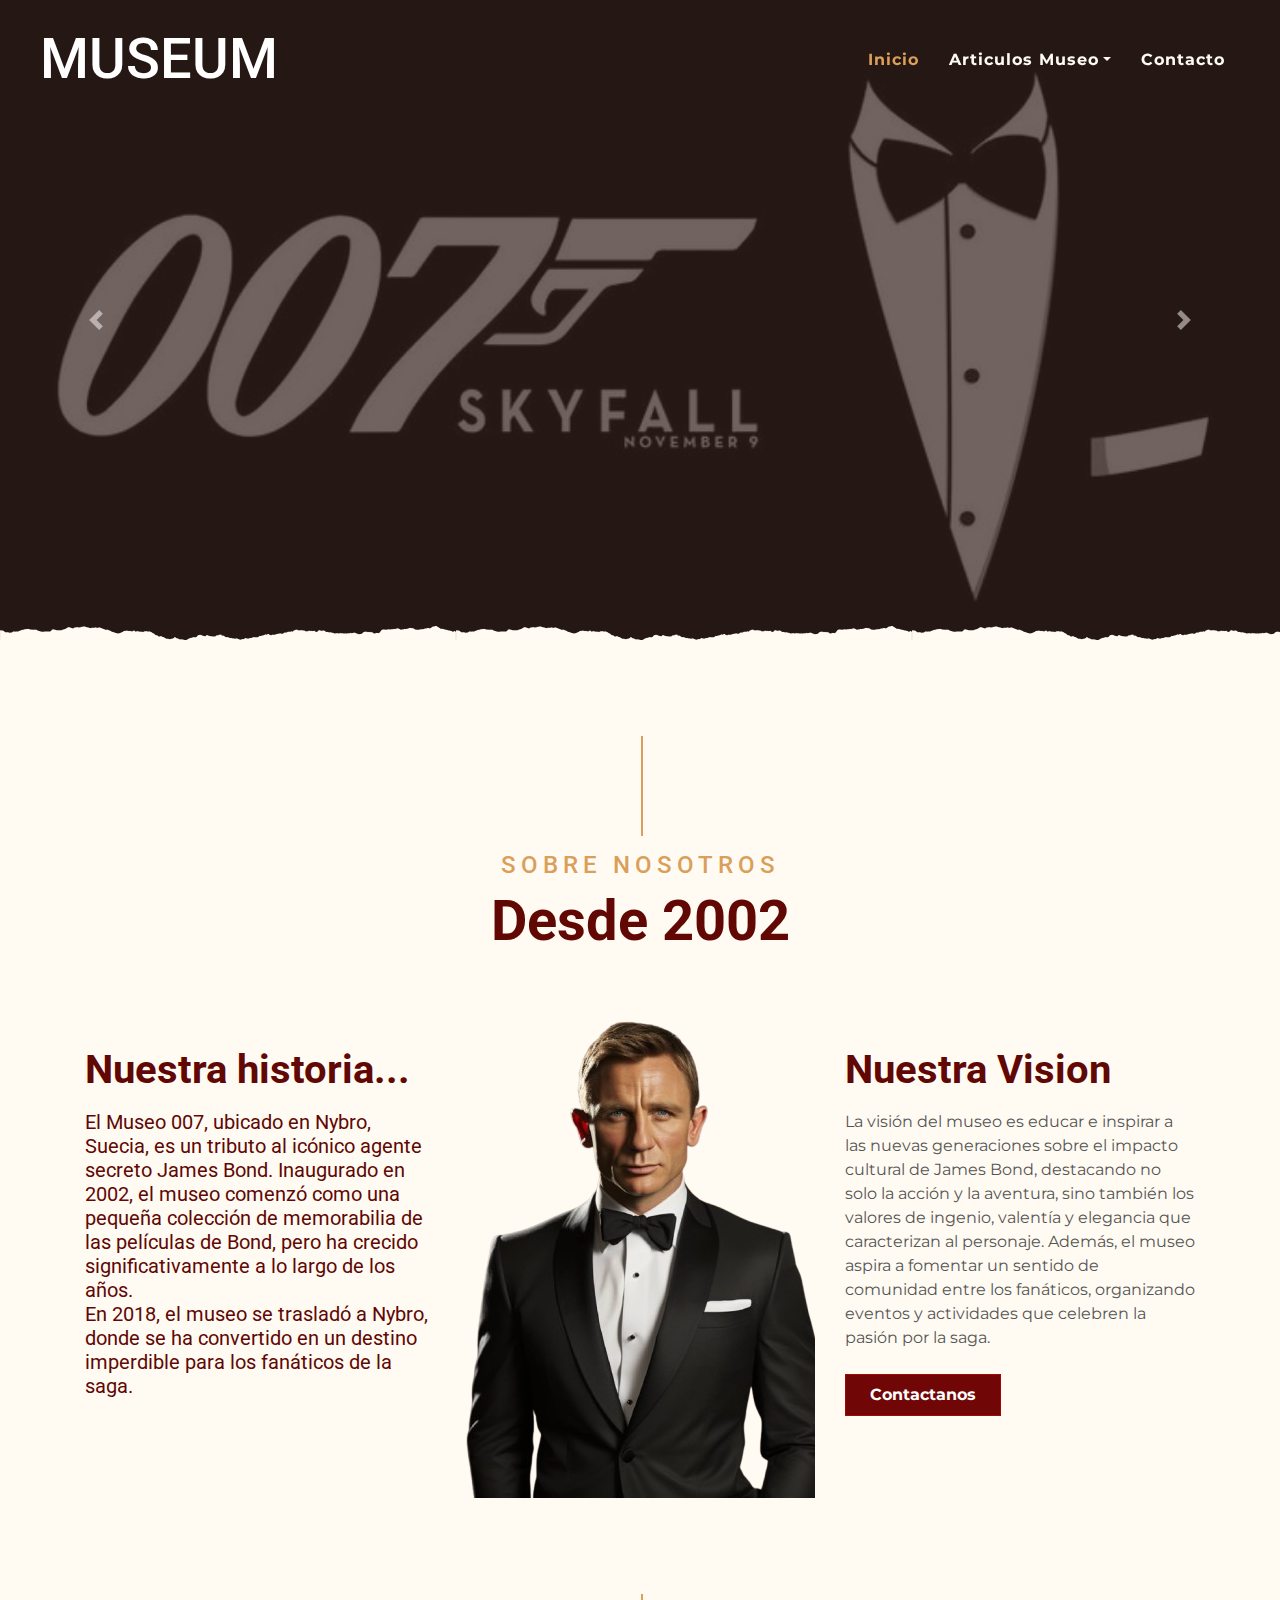
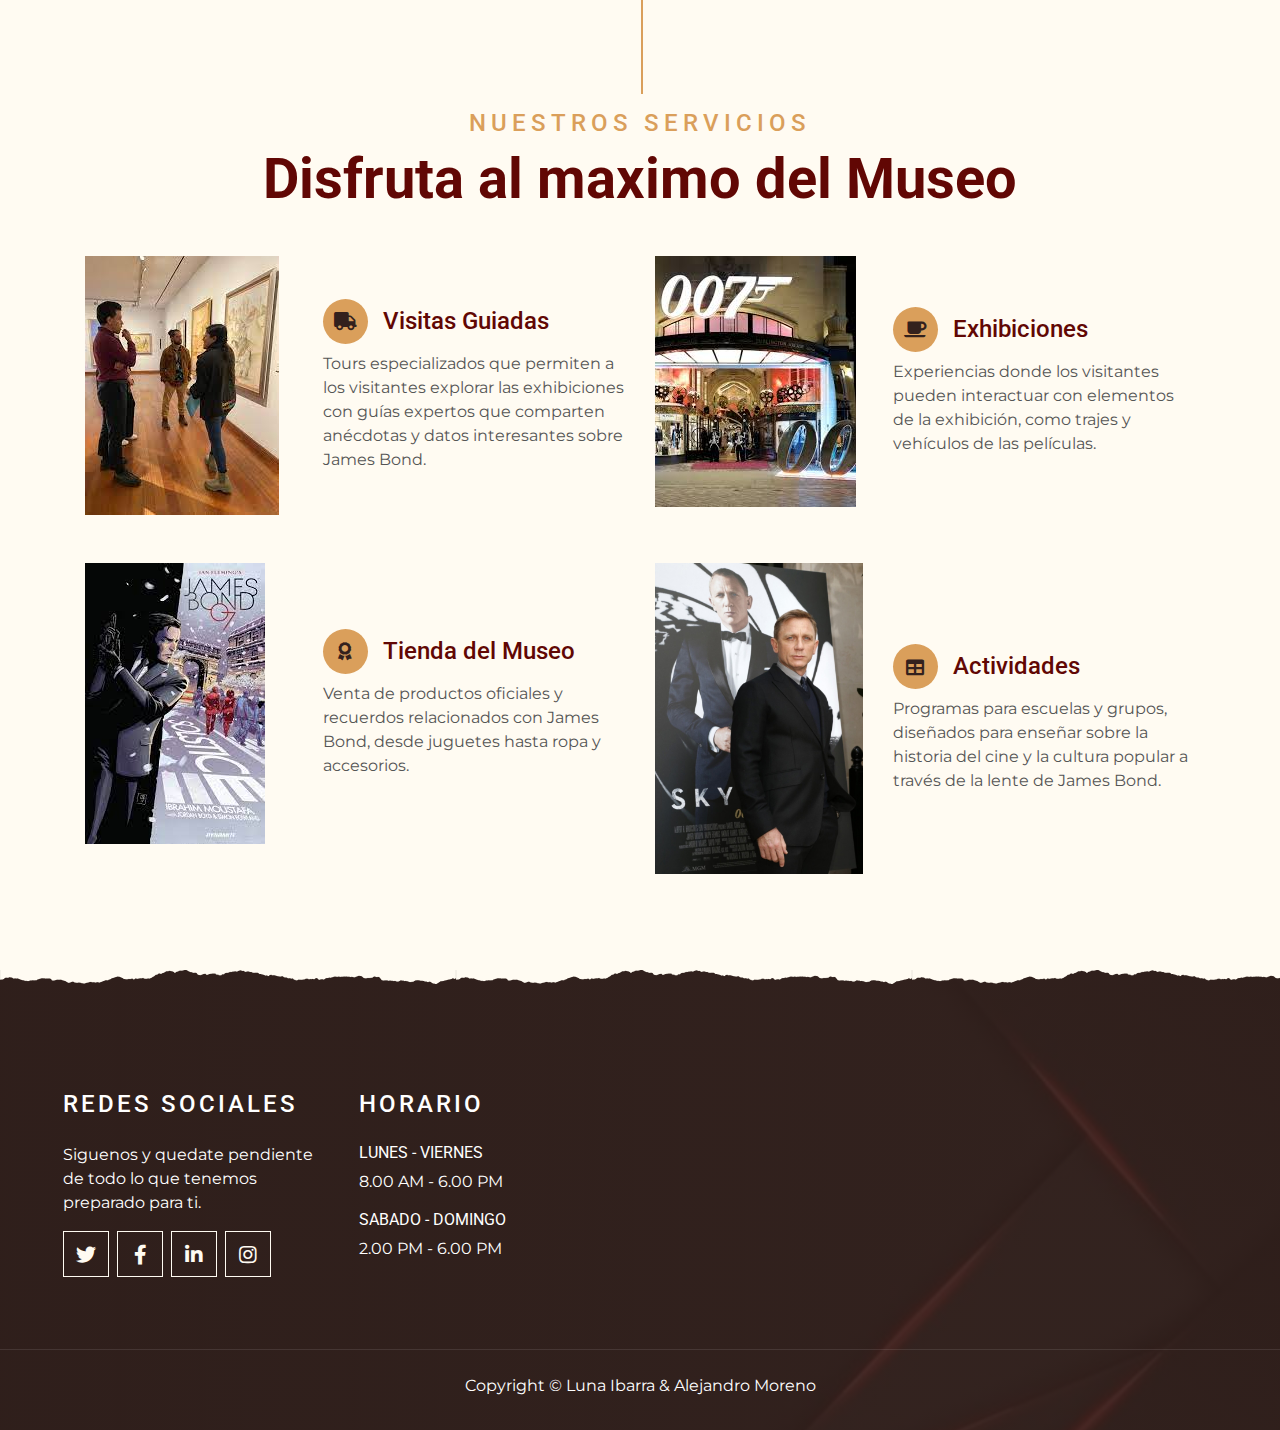
==== index.html @ 56caa8f7 "Primer commit: Inicializando repositorio" ====
<!DOCTYPE html>
<html lang="en">

<head>
    <meta charset="utf-8">
    <title>James Bond 007</title>
    <meta content="width=device-width, initial-scale=1.0" name="viewport">
    <meta content="Free Website Template" name="keywords">
    <meta content="Free Website Template" name="description">

    <!-- Favicon -->
    <link href="img/favicon.ico" rel="icon">

    <!-- Google Font -->
    <link rel="preconnect" href="https://fonts.gstatic.com">
    <link href="https://fonts.googleapis.com/css2?family=Montserrat:wght@200;400&family=Roboto:wght@400;500;700&display=swap" rel="stylesheet"> 

    <!--Tipografia -->
    <link href="https://cdnjs.cloudflare.com/ajax/libs/font-awesome/5.10.0/css/all.min.css" rel="stylesheet">

    <link href="lib/owlcarousel/assets/owl.carousel.min.css" rel="stylesheet">
    <link href="lib/tempusdominus/css/tempusdominus-bootstrap-4.min.css" rel="stylesheet" />
    <link href="css/style.css" rel="stylesheet">
</head>

<body>
    <!-- Navbar Inicio -->
    <div class="container-fluid p-0 nav-bar">
        <nav class="navbar navbar-expand-lg bg-none navbar-dark py-3">
            <a href="index.html" class="navbar-brand px-lg-4 m-0">
                <h3 class="m-0 display-4 text-uppercase text-white">Museum</h3>
            </a>
            <button type="button" class="navbar-toggler" data-toggle="collapse" data-target="#navbarCollapse">
                <span class="navbar-toggler-icon"></span>
            </button>
            <div class="collapse navbar-collapse justify-content-between" id="navbarCollapse">
                <div class="navbar-nav ml-auto p-4">
                    <a href="index.html" class="nav-item nav-link active">Inicio</a>
                    <div class="nav-item dropdown">
                        <a href="#" class="nav-link dropdown-toggle" data-toggle="dropdown">Articulos Museo</a>
                        <div class="dropdown-menu text-capitalize">
                            <a href="vehiculos.html" class="dropdown-item">Vehiculos</a>
                            <a href="varios.html" class="dropdown-item">Varios</a>
                        </div>
                    </div>
                    <a href="contact.html" class="nav-item nav-link">Contacto</a>
                </div>
            </div>
        </nav>
    </div>
    <!-- Navbar final-->

    <!-- Carousel imagenes -->
    <div class="container-fluid p-0 mb-5">
        <div id="blog-carousel" class="carousel slide overlay-bottom" data-ride="carousel">
            <div class="carousel-inner">
                <div class="carousel-item active">
                    <img class="w-100" src="img/primeraf.jpg" alt="Image">
                    <div class="carousel-caption d-flex flex-column align-items-center justify-content-center">
                    </div>
                </div>
                <div class="carousel-item">
                    <img class="w-100" src="img/518773-2250x1371-desktop-hd-james-bond-daniel-craig-wallpaper.jpg" alt="Image">
                    <div class="carousel-caption d-flex flex-column align-items-center justify-content-center">
                        <h2 class="text-primary font-weight-medium m-0"> James Bond</h2>
                        <h1 class="display-1 text-white m-0">007</h1>
                        <h2 class="text-white m-0">NYBRO SWEDEN</h2>
                    </div>
                </div>
            </div>
            <a class="carousel-control-prev" href="#blog-carousel" data-slide="prev">
                <span class="carousel-control-prev-icon"></span>
            </a>
            <a class="carousel-control-next" href="#blog-carousel" data-slide="next">
                <span class="carousel-control-next-icon"></span>
            </a>
        </div>
    </div>
    <!-- Carousel final -->


    <!-- sobre el museo -->
    <div class="container-fluid py-5">
        <div class="container">
            <div class="section-title">
                <h4 class="text-primary text-uppercase" style="letter-spacing: 5px;">Sobre nosotros</h4>
                <h1 class="display-4">Desde 2002</h1>
            </div>
            <div class="row">
                <div class="col-lg-4 py-0 py-lg-5">
                    <h1 class="mb-3">Nuestra historia...</h1>
                    <h5 class="mb-3"> El Museo 007, ubicado en Nybro, Suecia, es un tributo al icónico agente secreto James Bond. Inaugurado en 2002, el museo comenzó como una pequeña colección de memorabilia de las películas de Bond, pero ha crecido significativamente a lo largo de los años. 
                        <br> En 2018, el museo se trasladó a Nybro, donde se ha convertido en un destino imperdible para los fanáticos de la saga.</p>
                </div>
                <div class="col-lg-4 py-5 py-lg-0" style="min-height: 500px;">
                    <div class="position-relative h-100">
                        <img class="position-absolute w-100 h-100" src="img/sinfondo.png" style="object-fit: cover;">
                    </div>
                </div>
                <div class="col-lg-4 py-0 py-lg-5">
                    <h1 class="mb-3">Nuestra Vision</h1>
                    <p>

                        La visión del museo es educar e inspirar a las nuevas generaciones sobre el impacto cultural de James Bond, destacando no solo la acción y la aventura, sino también los valores de ingenio, valentía y elegancia que caracterizan al personaje. Además, el museo aspira a fomentar un sentido de comunidad entre los fanáticos, organizando eventos y actividades que celebren la pasión por la saga.</p>
                    <a href="contact.html" class="btn btn-primary font-weight-bold py-2 px-4 mt-2">Contactanos</a>
                </div>
            </div>
        </div>
    </div>

     <!--servicios museo-->

    <div class="container-fluid pt-5">
        <div class="container">
            <div class="section-title">
                <h4 class="text-primary text-uppercase" style="letter-spacing: 5px;">Nuestros servicios</h4>
                <h1 class="display-4">Disfruta al maximo del Museo</h1>
            </div>
            <div class="row">
                <div class="col-lg-6 mb-5">
                    <div class="row align-items-center">
                        <div class="col-sm-5">
                            <img class="img-fluid mb-3 mb-sm-0" src="img/visitas.jpeg" alt="">
                        </div>
                        <div class="col-sm-7">
                            <h4><i class="fa fa-truck service-icon"></i>Visitas Guiadas</h4>
                            <p class="m-0">Tours especializados que permiten a los visitantes explorar las exhibiciones con guías expertos que comparten anécdotas y datos interesantes sobre James Bond.

                            </p>
                        </div>
                    </div>
                </div>
                <div class="col-lg-6 mb-5">
                    <div class="row align-items-center">
                        <div class="col-sm-5">
                            <img class="img-fluid mb-3 mb-sm-0" src="img/museo.jpeg" alt="">
                        </div>
                        <div class="col-sm-7">
                            <h4><i class="fa fa-coffee service-icon"></i>Exhibiciones</h4>
                            <p class="m-0">Experiencias donde los visitantes pueden interactuar con elementos de la exhibición, como trajes y vehículos de las películas.</p>
                        </div>
                    </div>
                </div>
                <div class="col-lg-6 mb-5">
                    <div class="row align-items-center">
                        <div class="col-sm-5">
                            <img class="img-fluid mb-3 mb-sm-0" src="img/libro.jpeg" alt="">
                        </div>
                        <div class="col-sm-7">
                            <h4><i class="fa fa-award service-icon"></i>Tienda del Museo</h4>
                            <p class="m-0">Venta de productos oficiales y recuerdos relacionados con James Bond, desde juguetes hasta ropa y accesorios.</p>
                        </div>
                    </div>
                </div>
                <div class="col-lg-6 mb-5">
                    <div class="row align-items-center">
                        <div class="col-sm-5">
                            <img class="img-fluid mb-3 mb-sm-0" src="img/edu.jpg" alt="">
                        </div>
                        <div class="col-sm-7">
                            <h4><i class="fa fa-table service-icon"></i>Actividades</h4>
                            <p class="m-0">Programas para escuelas y grupos, diseñados para enseñar sobre la historia del cine y la cultura popular a través de la lente de James Bond.</p>
                        </div>
                    </div>
                </div>
            </div>
        </div>
    </div>
    <!-- final servicios museo-->


    <!-- creditos -->
    <div class="container-fluid footer text-white mt-5 pt-5 px-0 position-relative overlay-top">
        <div class="row mx-0 pt-5 px-sm-3 px-lg-5 mt-4">

            <div class="col-lg-3 col-md-6 mb-5">
                <h4 class="text-white text-uppercase mb-4" style="letter-spacing: 3px;">Redes Sociales</h4>
                <p>Siguenos y quedate pendiente de todo lo que tenemos preparado para ti.</p>
                <div class="d-flex justify-content-start">
                    <a class="btn btn-lg btn-outline-light btn-lg-square mr-2" href="#"><i class="fab fa-twitter"></i></a>
                    <a class="btn btn-lg btn-outline-light btn-lg-square mr-2" href="#"><i class="fab fa-facebook-f"></i></a>
                    <a class="btn btn-lg btn-outline-light btn-lg-square mr-2" href="#"><i class="fab fa-linkedin-in"></i></a>
                    <a class="btn btn-lg btn-outline-light btn-lg-square" href="#"><i class="fab fa-instagram"></i></a>
                </div>
            </div>
            <div class="col-lg-3 col-md-6 mb-5">
                <h4 class="text-white text-uppercase mb-4" style="letter-spacing: 3px;">Horario</h4>
                <div>
                    <h6 class="text-white text-uppercase">Lunes - Viernes</h6>
                    <p>8.00 AM - 6.00 PM</p>
                    <h6 class="text-white text-uppercase">Sabado - Domingo</h6>
                    <p>2.00 PM - 6.00 PM</p>
                </div>
            </div>
        </div>
        <div class="container-fluid text-center text-white border-top mt-4 py-4 px-sm-3 px-md-5" style="border-color: rgba(256, 256, 256, .1) !important;">
            <p class="mb-2 text-white">Copyright &copy; <a class="font-weight-bold" href="#"></a>Luna Ibarra & Alejandro Moreno</a></p>
        </div>
    </div>
 


    <!-- volver -->
    <a href="#" class="btn btn-lg btn-primary btn-lg-square back-to-top"><i class="fa fa-angle-double-up"></i></a>


    <!-- JavaS -->
    <script src="https://code.jquery.com/jquery-3.4.1.min.js"></script>
    <script src="https://stackpath.bootstrapcdn.com/bootstrap/4.4.1/js/bootstrap.bundle.min.js"></script>
    <script src="lib/easing/easing.min.js"></script>
    <script src="lib/waypoints/waypoints.min.js"></script>
    <script src="lib/owlcarousel/owl.carousel.min.js"></script>
    <script src="lib/tempusdominus/js/moment.min.js"></script>
    <script src="lib/tempusdominus/js/moment-timezone.min.js"></script>
    <script src="lib/tempusdominus/js/tempusdominus-bootstrap-4.min.js"></script>


    <script src="mail/jqBootstrapValidation.min.js"></script>
    <script src="mail/contact.js"></script>

 
    <script src="js/main.js"></script>
</body>

</html>
---- css/style.css ----
:root {
  --blue: #007bff;
  --indigo: #6610f2;
  --purple: #6f42c1;
  --pink: #e83e8c;
  --red: #dc3545;
  --orange: #fd7e14;
  --yellow: #ffc107;
  --green: #28a745;
  --teal: #20c997;
  --cyan: #17a2b8;
  --white: #fff;
  --gray: #6c757d;
  --gray-dark: #343a40;
  --primary: #DA9F5B;
  --secondary: #33211D;
  --success: #28a745;
  --info: #17a2b8;
  --warning: #ffc107;
  --danger: #dc3545;
  --light: #FFFBF2;
  --dark: #111111;
  --breakpoint-xs: 0;
  --breakpoint-sm: 576px;
  --breakpoint-md: 768px;
  --breakpoint-lg: 992px;
  --breakpoint-xl: 1200px;
  --font-family-sans-serif: "Montserrat", sans-serif;
  --font-family-monospace: SFMono-Regular, Menlo, Monaco, Consolas, "Liberation Mono", "Courier New", monospace;
}

*,
*::before,
*::after {
  box-sizing: border-box;
}

html {
  font-family: sans-serif;
  line-height: 1.15;
  -webkit-text-size-adjust: 100%;
  -webkit-tap-highlight-color: rgba(0, 0, 0, 0);
}

article, aside, figcaption, figure, footer, header, hgroup, main, nav, section {
  display: block;
}

body {
  margin: 0;
  font-family: "Montserrat", sans-serif;
  font-size: 1rem;
  font-weight: 400;
  line-height: 1.5;
  color: #555555;
  text-align: left;
  background-color: #FFFBF2;
}

[tabindex="-1"]:focus:not(:focus-visible) {
  outline: 0 !important;
}

hr {
  box-sizing: content-box;
  height: 0;
  overflow: visible;
}

h1, h2, h3, h4, h5, h6 {
  margin-top: 0;
  margin-bottom: 0.5rem;
}

p {
  margin-top: 0;
  margin-bottom: 1rem;
}

abbr[title],
abbr[data-original-title] {
  text-decoration: underline;
  text-decoration: underline dotted;
  cursor: help;
  border-bottom: 0;
  text-decoration-skip-ink: none;
}

address {
  margin-bottom: 1rem;
  font-style: normal;
  line-height: inherit;
}

ol,
ul,
dl {
  margin-top: 0;
  margin-bottom: 1rem;
}

ol ol,
ul ul,
ol ul,
ul ol {
  margin-bottom: 0;
}

dt {
  font-weight: 700;
}

dd {
  margin-bottom: .5rem;
  margin-left: 0;
}

blockquote {
  margin: 0 0 1rem;
}

b,
strong {
  font-weight: bolder;
}

small {
  font-size: 80%;
}

sub,
sup {
  position: relative;
  font-size: 75%;
  line-height: 0;
  vertical-align: baseline;
}

sub {
  bottom: -.25em;
}

sup {
  top: -.5em;
}

a {
  color: #860000;
  text-decoration: none;
  background-color: transparent;
}

a:hover {
  color: #440404;
  text-decoration: underline;
}

a:not([href]):not([class]) {
  color: inherit;
  text-decoration: none;
}

a:not([href]):not([class]):hover {
  color: inherit;
  text-decoration: none;
}

pre,
code,
kbd,
samp {
  font-family: SFMono-Regular, Menlo, Monaco, Consolas, "Liberation Mono", "Courier New", monospace;
  font-size: 1em;
}

pre {
  margin-top: 0;
  margin-bottom: 1rem;
  overflow: auto;
  -ms-overflow-style: scrollbar;
}

figure {
  margin: 0 0 1rem;
}

img {
  vertical-align: middle;
  border-style: none;
}

svg {
  overflow: hidden;
  vertical-align: middle;
}

table {
  border-collapse: collapse;
}

caption {
  padding-top: 0.75rem;
  padding-bottom: 0.75rem;
  color: #6c757d;
  text-align: left;
  caption-side: bottom;
}

th {
  text-align: inherit;
  text-align: -webkit-match-parent;
}

label {
  display: inline-block;
  margin-bottom: 0.5rem;
}

button {
  border-radius: 0;
}

button:focus {
  outline: 1px dotted;
  outline: 5px auto -webkit-focus-ring-color;
}

input,
button,
select,
optgroup,
textarea {
  margin: 0;
  font-family: inherit;
  font-size: inherit;
  line-height: inherit;
}

button,
input {
  overflow: visible;
}

button,
select {
  text-transform: none;
}

[role="button"] {
  cursor: pointer;
}

select {
  word-wrap: normal;
}

button,
[type="button"],
[type="reset"],
[type="submit"] {
  -webkit-appearance: button;
}

button:not(:disabled),
[type="button"]:not(:disabled),
[type="reset"]:not(:disabled),
[type="submit"]:not(:disabled) {
  cursor: pointer;
}

button::-moz-focus-inner,
[type="button"]::-moz-focus-inner,
[type="reset"]::-moz-focus-inner,
[type="submit"]::-moz-focus-inner {
  padding: 0;
  border-style: none;
}

input[type="radio"],
input[type="checkbox"] {
  box-sizing: border-box;
  padding: 0;
}

textarea {
  overflow: auto;
  resize: vertical;
}

fieldset {
  min-width: 0;
  padding: 0;
  margin: 0;
  border: 0;
}

legend {
  display: block;
  width: 100%;
  max-width: 100%;
  padding: 0;
  margin-bottom: .5rem;
  font-size: 1.5rem;
  line-height: inherit;
  color: inherit;
  white-space: normal;
}

@media (max-width: 1200px) {
  legend {
    font-size: calc(1.275rem + 0.3vw) ;
  }
}

progress {
  vertical-align: baseline;
}

[type="number"]::-webkit-inner-spin-button,
[type="number"]::-webkit-outer-spin-button {
  height: auto;
}

[type="search"] {
  outline-offset: -2px;
  -webkit-appearance: none;
}

[type="search"]::-webkit-search-decoration {
  -webkit-appearance: none;
}

::-webkit-file-upload-button {
  font: inherit;
  -webkit-appearance: button;
}

output {
  display: inline-block;
}

summary {
  display: list-item;
  cursor: pointer;
}

template {
  display: none;
}

[hidden] {
  display: none !important;
}

h1, h2, h3, h4, h5, h6,
.h1, .h2, .h3, .h4, .h5, .h6 {
  margin-bottom: 0.5rem;
  font-family: "Roboto", sans-serif;
  font-weight: 500;
  line-height: 1.2;
  color: #610704;
}

h1, .h1 {
  font-size: 2.5rem;
}

@media (max-width: 1200px) {
  h1, .h1 {
    font-size: calc(1.375rem + 1.5vw) ;
  }
}

h2, .h2 {
  font-size: 2rem;
}

@media (max-width: 1200px) {
  h2, .h2 {
    font-size: calc(1.325rem + 0.9vw) ;
  }
}

h3, .h3 {
  font-size: 1.75rem;
}

@media (max-width: 1200px) {
  h3, .h3 {
    font-size: calc(1.3rem + 0.6vw) ;
  }
}

h4, .h4 {
  font-size: 1.5rem;
}

@media (max-width: 1200px) {
  h4, .h4 {
    font-size: calc(1.275rem + 0.3vw) ;
  }
}

h5, .h5 {
  font-size: 1.25rem;
}

h6, .h6 {
  font-size: 1rem;
}

.lead {
  font-size: 1.25rem;
  font-weight: 300;
}

.display-1 {
  font-size: 8rem;
  font-weight: 300;
  line-height: 1.2;
}

@media (max-width: 1200px) {
  .display-1 {
    font-size: calc(1.925rem + 8.1vw) ;
  }
}

.display-2 {
  font-size: 5.5rem;
  font-weight: 300;
  line-height: 1.2;
}

@media (max-width: 1200px) {
  .display-2 {
    font-size: calc(1.675rem + 5.1vw) ;
  }
}

.display-3 {
  font-size: 4.5rem;
  font-weight: 300;
  line-height: 1.2;
}

@media (max-width: 1200px) {
  .display-3 {
    font-size: calc(1.575rem + 3.9vw) ;
  }
}

.display-4 {
  font-size: 3.5rem;
  font-weight: 300;
  line-height: 1.2;
}

@media (max-width: 1200px) {
  .display-4 {
    font-size: calc(1.475rem + 2.7vw) ;
  }
}

hr {
  margin-top: 1rem;
  margin-bottom: 1rem;
  border: 0;
  border-top: 1px solid rgba(0, 0, 0, 0.1);
}

small,
.small {
  font-size: 80%;
  font-weight: 400;
}

mark,
.mark {
  padding: 0.2em;
  background-color: #fcf8e3;
}

.list-unstyled {
  padding-left: 0;
  list-style: none;
}

.list-inline {
  padding-left: 0;
  list-style: none;
}

.list-inline-item {
  display: inline-block;
}

.list-inline-item:not(:last-child) {
  margin-right: 0.5rem;
}

.initialism {
  font-size: 90%;
  text-transform: uppercase;
}

.blockquote {
  margin-bottom: 1rem;
  font-size: 1.25rem;
}

.blockquote-footer {
  display: block;
  font-size: 80%;
  color: #6c757d;
}

.blockquote-footer::before {
  content: "\2014\00A0";
}

.img-fluid {
  max-width: 100%;
  height: auto;
}

.img-thumbnail {
  padding: 0.25rem;
  background-color: #FFFBF2;
  border: 1px solid #dee2e6;
  max-width: 100%;
  height: auto;
}

.figure {
  display: inline-block;
}

.figure-img {
  margin-bottom: 0.5rem;
  line-height: 1;
}

.figure-caption {
  font-size: 90%;
  color: #6c757d;
}

code {
  font-size: 87.5%;
  color: #e83e8c;
  word-wrap: break-word;
}

a > code {
  color: inherit;
}

kbd {
  padding: 0.2rem 0.4rem;
  font-size: 87.5%;
  color: #fff;
  background-color: #212529;
}

kbd kbd {
  padding: 0;
  font-size: 100%;
  font-weight: 700;
}

pre {
  display: block;
  font-size: 87.5%;
  color: #212529;
}

pre code {
  font-size: inherit;
  color: inherit;
  word-break: normal;
}

.pre-scrollable {
  max-height: 340px;
  overflow-y: scroll;
}

.container,
.container-fluid,
.container-sm,
.container-md,
.container-lg,
.container-xl {
  width: 100%;
  padding-right: 15px;
  padding-left: 15px;
  margin-right: auto;
  margin-left: auto;
}

@media (min-width: 576px) {
  .container, .container-sm {
    max-width: 540px;
  }
}

@media (min-width: 768px) {
  .container, .container-sm, .container-md {
    max-width: 720px;
  }
}

@media (min-width: 992px) {
  .container, .container-sm, .container-md, .container-lg {
    max-width: 960px;
  }
}

@media (min-width: 1200px) {
  .container, .container-sm, .container-md, .container-lg, .container-xl {
    max-width: 1140px;
  }
}

.row {
  display: flex;
  flex-wrap: wrap;
  margin-right: -15px;
  margin-left: -15px;
}

.no-gutters {
  margin-right: 0;
  margin-left: 0;
}

.no-gutters > .col,
.no-gutters > [class*="col-"] {
  padding-right: 0;
  padding-left: 0;
}

.col-1, .col-2, .col-3, .col-4, .col-5, .col-6, .col-7, .col-8, .col-9, .col-10, .col-11, .col-12, .col,
.col-auto, .col-sm-1, .col-sm-2, .col-sm-3, .col-sm-4, .col-sm-5, .col-sm-6, .col-sm-7, .col-sm-8, .col-sm-9, .col-sm-10, .col-sm-11, .col-sm-12, .col-sm,
.col-sm-auto, .col-md-1, .col-md-2, .col-md-3, .col-md-4, .col-md-5, .col-md-6, .col-md-7, .col-md-8, .col-md-9, .col-md-10, .col-md-11, .col-md-12, .col-md,
.col-md-auto, .col-lg-1, .col-lg-2, .col-lg-3, .col-lg-4, .col-lg-5, .col-lg-6, .col-lg-7, .col-lg-8, .col-lg-9, .col-lg-10, .col-lg-11, .col-lg-12, .col-lg,
.col-lg-auto, .col-xl-1, .col-xl-2, .col-xl-3, .col-xl-4, .col-xl-5, .col-xl-6, .col-xl-7, .col-xl-8, .col-xl-9, .col-xl-10, .col-xl-11, .col-xl-12, .col-xl,
.col-xl-auto {
  position: relative;
  width: 100%;
  padding-right: 15px;
  padding-left: 15px;
}

.col {
  flex-basis: 0;
  flex-grow: 1;
  max-width: 100%;
}

.row-cols-1 > * {
  flex: 0 0 100%;
  max-width: 100%;
}

.row-cols-2 > * {
  flex: 0 0 50%;
  max-width: 50%;
}

.row-cols-3 > * {
  flex: 0 0 33.33333%;
  max-width: 33.33333%;
}

.row-cols-4 > * {
  flex: 0 0 25%;
  max-width: 25%;
}

.row-cols-5 > * {
  flex: 0 0 20%;
  max-width: 20%;
}

.row-cols-6 > * {
  flex: 0 0 16.66667%;
  max-width: 16.66667%;
}

.col-auto {
  flex: 0 0 auto;
  width: auto;
  max-width: 100%;
}

.col-1 {
  flex: 0 0 8.33333%;
  max-width: 8.33333%;
}

.col-2 {
  flex: 0 0 16.66667%;
  max-width: 16.66667%;
}

.col-3 {
  flex: 0 0 25%;
  max-width: 25%;
}

.col-4 {
  flex: 0 0 33.33333%;
  max-width: 33.33333%;
}

.col-5 {
  flex: 0 0 41.66667%;
  max-width: 41.66667%;
}

.col-6 {
  flex: 0 0 50%;
  max-width: 50%;
}

.col-7 {
  flex: 0 0 58.33333%;
  max-width: 58.33333%;
}

.col-8 {
  flex: 0 0 66.66667%;
  max-width: 66.66667%;
}

.col-9 {
  flex: 0 0 75%;
  max-width: 75%;
}

.col-10 {
  flex: 0 0 83.33333%;
  max-width: 83.33333%;
}

.col-11 {
  flex: 0 0 91.66667%;
  max-width: 91.66667%;
}

.col-12 {
  flex: 0 0 100%;
  max-width: 100%;
}

.order-first {
  order: -1;
}

.order-last {
  order: 13;
}

.order-0 {
  order: 0;
}

.order-1 {
  order: 1;
}

.order-2 {
  order: 2;
}

.order-3 {
  order: 3;
}

.order-4 {
  order: 4;
}

.order-5 {
  order: 5;
}

.order-6 {
  order: 6;
}

.order-7 {
  order: 7;
}

.order-8 {
  order: 8;
}

.order-9 {
  order: 9;
}

.order-10 {
  order: 10;
}

.order-11 {
  order: 11;
}

.order-12 {
  order: 12;
}

.offset-1 {
  margin-left: 8.33333%;
}

.offset-2 {
  margin-left: 16.66667%;
}

.offset-3 {
  margin-left: 25%;
}

.offset-4 {
  margin-left: 33.33333%;
}

.offset-5 {
  margin-left: 41.66667%;
}

.offset-6 {
  margin-left: 50%;
}

.offset-7 {
  margin-left: 58.33333%;
}

.offset-8 {
  margin-left: 66.66667%;
}

.offset-9 {
  margin-left: 75%;
}

.offset-10 {
  margin-left: 83.33333%;
}

.offset-11 {
  margin-left: 91.66667%;
}

@media (min-width: 576px) {
  .col-sm {
    flex-basis: 0;
    flex-grow: 1;
    max-width: 100%;
  }
  .row-cols-sm-1 > * {
    flex: 0 0 100%;
    max-width: 100%;
  }
  .row-cols-sm-2 > * {
    flex: 0 0 50%;
    max-width: 50%;
  }
  .row-cols-sm-3 > * {
    flex: 0 0 33.33333%;
    max-width: 33.33333%;
  }
  .row-cols-sm-4 > * {
    flex: 0 0 25%;
    max-width: 25%;
  }
  .row-cols-sm-5 > * {
    flex: 0 0 20%;
    max-width: 20%;
  }
  .row-cols-sm-6 > * {
    flex: 0 0 16.66667%;
    max-width: 16.66667%;
  }
  .col-sm-auto {
    flex: 0 0 auto;
    width: auto;
    max-width: 100%;
  }
  .col-sm-1 {
    flex: 0 0 8.33333%;
    max-width: 8.33333%;
  }
  .col-sm-2 {
    flex: 0 0 16.66667%;
    max-width: 16.66667%;
  }
  .col-sm-3 {
    flex: 0 0 25%;
    max-width: 25%;
  }
  .col-sm-4 {
    flex: 0 0 33.33333%;
    max-width: 33.33333%;
  }
  .col-sm-5 {
    flex: 0 0 41.66667%;
    max-width: 41.66667%;
  }
  .col-sm-6 {
    flex: 0 0 50%;
    max-width: 50%;
  }
  .col-sm-7 {
    flex: 0 0 58.33333%;
    max-width: 58.33333%;
  }
  .col-sm-8 {
    flex: 0 0 66.66667%;
    max-width: 66.66667%;
  }
  .col-sm-9 {
    flex: 0 0 75%;
    max-width: 75%;
  }
  .col-sm-10 {
    flex: 0 0 83.33333%;
    max-width: 83.33333%;
  }
  .col-sm-11 {
    flex: 0 0 91.66667%;
    max-width: 91.66667%;
  }
  .col-sm-12 {
    flex: 0 0 100%;
    max-width: 100%;
  }
  .order-sm-first {
    order: -1;
  }
  .order-sm-last {
    order: 13;
  }
  .order-sm-0 {
    order: 0;
  }
  .order-sm-1 {
    order: 1;
  }
  .order-sm-2 {
    order: 2;
  }
  .order-sm-3 {
    order: 3;
  }
  .order-sm-4 {
    order: 4;
  }
  .order-sm-5 {
    order: 5;
  }
  .order-sm-6 {
    order: 6;
  }
  .order-sm-7 {
    order: 7;
  }
  .order-sm-8 {
    order: 8;
  }
  .order-sm-9 {
    order: 9;
  }
  .order-sm-10 {
    order: 10;
  }
  .order-sm-11 {
    order: 11;
  }
  .order-sm-12 {
    order: 12;
  }
  .offset-sm-0 {
    margin-left: 0;
  }
  .offset-sm-1 {
    margin-left: 8.33333%;
  }
  .offset-sm-2 {
    margin-left: 16.66667%;
  }
  .offset-sm-3 {
    margin-left: 25%;
  }
  .offset-sm-4 {
    margin-left: 33.33333%;
  }
  .offset-sm-5 {
    margin-left: 41.66667%;
  }
  .offset-sm-6 {
    margin-left: 50%;
  }
  .offset-sm-7 {
    margin-left: 58.33333%;
  }
  .offset-sm-8 {
    margin-left: 66.66667%;
  }
  .offset-sm-9 {
    margin-left: 75%;
  }
  .offset-sm-10 {
    margin-left: 83.33333%;
  }
  .offset-sm-11 {
    margin-left: 91.66667%;
  }
}

@media (min-width: 768px) {
  .col-md {
    flex-basis: 0;
    flex-grow: 1;
    max-width: 100%;
  }
  .row-cols-md-1 > * {
    flex: 0 0 100%;
    max-width: 100%;
  }
  .row-cols-md-2 > * {
    flex: 0 0 50%;
    max-width: 50%;
  }
  .row-cols-md-3 > * {
    flex: 0 0 33.33333%;
    max-width: 33.33333%;
  }
  .row-cols-md-4 > * {
    flex: 0 0 25%;
    max-width: 25%;
  }
  .row-cols-md-5 > * {
    flex: 0 0 20%;
    max-width: 20%;
  }
  .row-cols-md-6 > * {
    flex: 0 0 16.66667%;
    max-width: 16.66667%;
  }
  .col-md-auto {
    flex: 0 0 auto;
    width: auto;
    max-width: 100%;
  }
  .col-md-1 {
    flex: 0 0 8.33333%;
    max-width: 8.33333%;
  }
  .col-md-2 {
    flex: 0 0 16.66667%;
    max-width: 16.66667%;
  }
  .col-md-3 {
    flex: 0 0 25%;
    max-width: 25%;
  }
  .col-md-4 {
    flex: 0 0 33.33333%;
    max-width: 33.33333%;
  }
  .col-md-5 {
    flex: 0 0 41.66667%;
    max-width: 41.66667%;
  }
  .col-md-6 {
    flex: 0 0 50%;
    max-width: 50%;
  }
  .col-md-7 {
    flex: 0 0 58.33333%;
    max-width: 58.33333%;
  }
  .col-md-8 {
    flex: 0 0 66.66667%;
    max-width: 66.66667%;
  }
  .col-md-9 {
    flex: 0 0 75%;
    max-width: 75%;
  }
  .col-md-10 {
    flex: 0 0 83.33333%;
    max-width: 83.33333%;
  }
  .col-md-11 {
    flex: 0 0 91.66667%;
    max-width: 91.66667%;
  }
  .col-md-12 {
    flex: 0 0 100%;
    max-width: 100%;
  }
  .order-md-first {
    order: -1;
  }
  .order-md-last {
    order: 13;
  }
  .order-md-0 {
    order: 0;
  }
  .order-md-1 {
    order: 1;
  }
  .order-md-2 {
    order: 2;
  }
  .order-md-3 {
    order: 3;
  }
  .order-md-4 {
    order: 4;
  }
  .order-md-5 {
    order: 5;
  }
  .order-md-6 {
    order: 6;
  }
  .order-md-7 {
    order: 7;
  }
  .order-md-8 {
    order: 8;
  }
  .order-md-9 {
    order: 9;
  }
  .order-md-10 {
    order: 10;
  }
  .order-md-11 {
    order: 11;
  }
  .order-md-12 {
    order: 12;
  }
  .offset-md-0 {
    margin-left: 0;
  }
  .offset-md-1 {
    margin-left: 8.33333%;
  }
  .offset-md-2 {
    margin-left: 16.66667%;
  }
  .offset-md-3 {
    margin-left: 25%;
  }
  .offset-md-4 {
    margin-left: 33.33333%;
  }
  .offset-md-5 {
    margin-left: 41.66667%;
  }
  .offset-md-6 {
    margin-left: 50%;
  }
  .offset-md-7 {
    margin-left: 58.33333%;
  }
  .offset-md-8 {
    margin-left: 66.66667%;
  }
  .offset-md-9 {
    margin-left: 75%;
  }
  .offset-md-10 {
    margin-left: 83.33333%;
  }
  .offset-md-11 {
    margin-left: 91.66667%;
  }
}

@media (min-width: 992px) {
  .col-lg {
    flex-basis: 0;
    flex-grow: 1;
    max-width: 100%;
  }
  .row-cols-lg-1 > * {
    flex: 0 0 100%;
    max-width: 100%;
  }
  .row-cols-lg-2 > * {
    flex: 0 0 50%;
    max-width: 50%;
  }
  .row-cols-lg-3 > * {
    flex: 0 0 33.33333%;
    max-width: 33.33333%;
  }
  .row-cols-lg-4 > * {
    flex: 0 0 25%;
    max-width: 25%;
  }
  .row-cols-lg-5 > * {
    flex: 0 0 20%;
    max-width: 20%;
  }
  .row-cols-lg-6 > * {
    flex: 0 0 16.66667%;
    max-width: 16.66667%;
  }
  .col-lg-auto {
    flex: 0 0 auto;
    width: auto;
    max-width: 100%;
  }
  .col-lg-1 {
    flex: 0 0 8.33333%;
    max-width: 8.33333%;
  }
  .col-lg-2 {
    flex: 0 0 16.66667%;
    max-width: 16.66667%;
  }
  .col-lg-3 {
    flex: 0 0 25%;
    max-width: 25%;
  }
  .col-lg-4 {
    flex: 0 0 33.33333%;
    max-width: 33.33333%;
  }
  .col-lg-5 {
    flex: 0 0 41.66667%;
    max-width: 41.66667%;
  }
  .col-lg-6 {
    flex: 0 0 50%;
    max-width: 50%;
  }
  .col-lg-7 {
    flex: 0 0 58.33333%;
    max-width: 58.33333%;
  }
  .col-lg-8 {
    flex: 0 0 66.66667%;
    max-width: 66.66667%;
  }
  .col-lg-9 {
    flex: 0 0 75%;
    max-width: 75%;
  }
  .col-lg-10 {
    flex: 0 0 83.33333%;
    max-width: 83.33333%;
  }
  .col-lg-11 {
    flex: 0 0 91.66667%;
    max-width: 91.66667%;
  }
  .col-lg-12 {
    flex: 0 0 100%;
    max-width: 100%;
  }
  .order-lg-first {
    order: -1;
  }
  .order-lg-last {
    order: 13;
  }
  .order-lg-0 {
    order: 0;
  }
  .order-lg-1 {
    order: 1;
  }
  .order-lg-2 {
    order: 2;
  }
  .order-lg-3 {
    order: 3;
  }
  .order-lg-4 {
    order: 4;
  }
  .order-lg-5 {
    order: 5;
  }
  .order-lg-6 {
    order: 6;
  }
  .order-lg-7 {
    order: 7;
  }
  .order-lg-8 {
    order: 8;
  }
  .order-lg-9 {
    order: 9;
  }
  .order-lg-10 {
    order: 10;
  }
  .order-lg-11 {
    order: 11;
  }
  .order-lg-12 {
    order: 12;
  }
  .offset-lg-0 {
    margin-left: 0;
  }
  .offset-lg-1 {
    margin-left: 8.33333%;
  }
  .offset-lg-2 {
    margin-left: 16.66667%;
  }
  .offset-lg-3 {
    margin-left: 25%;
  }
  .offset-lg-4 {
    margin-left: 33.33333%;
  }
  .offset-lg-5 {
    margin-left: 41.66667%;
  }
  .offset-lg-6 {
    margin-left: 50%;
  }
  .offset-lg-7 {
    margin-left: 58.33333%;
  }
  .offset-lg-8 {
    margin-left: 66.66667%;
  }
  .offset-lg-9 {
    margin-left: 75%;
  }
  .offset-lg-10 {
    margin-left: 83.33333%;
  }
  .offset-lg-11 {
    margin-left: 91.66667%;
  }
}

@media (min-width: 1200px) {
  .col-xl {
    flex-basis: 0;
    flex-grow: 1;
    max-width: 100%;
  }
  .row-cols-xl-1 > * {
    flex: 0 0 100%;
    max-width: 100%;
  }
  .row-cols-xl-2 > * {
    flex: 0 0 50%;
    max-width: 50%;
  }
  .row-cols-xl-3 > * {
    flex: 0 0 33.33333%;
    max-width: 33.33333%;
  }
  .row-cols-xl-4 > * {
    flex: 0 0 25%;
    max-width: 25%;
  }
  .row-cols-xl-5 > * {
    flex: 0 0 20%;
    max-width: 20%;
  }
  .row-cols-xl-6 > * {
    flex: 0 0 16.66667%;
    max-width: 16.66667%;
  }
  .col-xl-auto {
    flex: 0 0 auto;
    width: auto;
    max-width: 100%;
  }
  .col-xl-1 {
    flex: 0 0 8.33333%;
    max-width: 8.33333%;
  }
  .col-xl-2 {
    flex: 0 0 16.66667%;
    max-width: 16.66667%;
  }
  .col-xl-3 {
    flex: 0 0 25%;
    max-width: 25%;
  }
  .col-xl-4 {
    flex: 0 0 33.33333%;
    max-width: 33.33333%;
  }
  .col-xl-5 {
    flex: 0 0 41.66667%;
    max-width: 41.66667%;
  }
  .col-xl-6 {
    flex: 0 0 50%;
    max-width: 50%;
  }
  .col-xl-7 {
    flex: 0 0 58.33333%;
    max-width: 58.33333%;
  }
  .col-xl-8 {
    flex: 0 0 66.66667%;
    max-width: 66.66667%;
  }
  .col-xl-9 {
    flex: 0 0 75%;
    max-width: 75%;
  }
  .col-xl-10 {
    flex: 0 0 83.33333%;
    max-width: 83.33333%;
  }
  .col-xl-11 {
    flex: 0 0 91.66667%;
    max-width: 91.66667%;
  }
  .col-xl-12 {
    flex: 0 0 100%;
    max-width: 100%;
  }
  .order-xl-first {
    order: -1;
  }
  .order-xl-last {
    order: 13;
  }
  .order-xl-0 {
    order: 0;
  }
  .order-xl-1 {
    order: 1;
  }
  .order-xl-2 {
    order: 2;
  }
  .order-xl-3 {
    order: 3;
  }
  .order-xl-4 {
    order: 4;
  }
  .order-xl-5 {
    order: 5;
  }
  .order-xl-6 {
    order: 6;
  }
  .order-xl-7 {
    order: 7;
  }
  .order-xl-8 {
    order: 8;
  }
  .order-xl-9 {
    order: 9;
  }
  .order-xl-10 {
    order: 10;
  }
  .order-xl-11 {
    order: 11;
  }
  .order-xl-12 {
    order: 12;
  }
  .offset-xl-0 {
    margin-left: 0;
  }
  .offset-xl-1 {
    margin-left: 8.33333%;
  }
  .offset-xl-2 {
    margin-left: 16.66667%;
  }
  .offset-xl-3 {
    margin-left: 25%;
  }
  .offset-xl-4 {
    margin-left: 33.33333%;
  }
  .offset-xl-5 {
    margin-left: 41.66667%;
  }
  .offset-xl-6 {
    margin-left: 50%;
  }
  .offset-xl-7 {
    margin-left: 58.33333%;
  }
  .offset-xl-8 {
    margin-left: 66.66667%;
  }
  .offset-xl-9 {
    margin-left: 75%;
  }
  .offset-xl-10 {
    margin-left: 83.33333%;
  }
  .offset-xl-11 {
    margin-left: 91.66667%;
  }
}

.table {
  width: 100%;
  margin-bottom: 1rem;
  color: #555555;
}

.table th,
.table td {
  padding: 0.75rem;
  vertical-align: top;
  border-top: 1px solid #dee2e6;
}

.table thead th {
  vertical-align: bottom;
  border-bottom: 2px solid #dee2e6;
}

.table tbody + tbody {
  border-top: 2px solid #dee2e6;
}

.table-sm th,
.table-sm td {
  padding: 0.3rem;
}

.table-bordered {
  border: 1px solid #dee2e6;
}

.table-bordered th,
.table-bordered td {
  border: 1px solid #dee2e6;
}

.table-bordered thead th,
.table-bordered thead td {
  border-bottom-width: 2px;
}

.table-borderless th,
.table-borderless td,
.table-borderless thead th,
.table-borderless tbody + tbody {
  border: 0;
}

.table-striped tbody tr:nth-of-type(odd) {
  background-color: rgba(0, 0, 0, 0.05);
}

.table-hover tbody tr:hover {
  color: #555555;
  background-color: rgba(0, 0, 0, 0.075);
}

.table-primary,
.table-primary > th,
.table-primary > td {
  background-color: #f5e4d1;
}

.table-primary th,
.table-primary td,
.table-primary thead th,
.table-primary tbody + tbody {
  border-color: #eccdaa;
}

.table-hover .table-primary:hover {
  background-color: #f0d8bc;
}

.table-hover .table-primary:hover > td,
.table-hover .table-primary:hover > th {
  background-color: #f0d8bc;
}

.table-secondary,
.table-secondary > th,
.table-secondary > td {
  background-color: #c6c1c0;
}

.table-secondary th,
.table-secondary td,
.table-secondary thead th,
.table-secondary tbody + tbody {
  border-color: #958c89;
}

.table-hover .table-secondary:hover {
  background-color: #bab4b3;
}

.table-hover .table-secondary:hover > td,
.table-hover .table-secondary:hover > th {
  background-color: #bab4b3;
}

.table-success,
.table-success > th,
.table-success > td {
  background-color: #c3e6cb;
}

.table-success th,
.table-success td,
.table-success thead th,
.table-success tbody + tbody {
  border-color: #8fd19e;
}

.table-hover .table-success:hover {
  background-color: #b1dfbb;
}

.table-hover .table-success:hover > td,
.table-hover .table-success:hover > th {
  background-color: #b1dfbb;
}

.table-info,
.table-info > th,
.table-info > td {
  background-color: #bee5eb;
}

.table-info th,
.table-info td,
.table-info thead th,
.table-info tbody + tbody {
  border-color: #86cfda;
}

.table-hover .table-info:hover {
  background-color: #abdde5;
}

.table-hover .table-info:hover > td,
.table-hover .table-info:hover > th {
  background-color: #abdde5;
}

.table-warning,
.table-warning > th,
.table-warning > td {
  background-color: #ffeeba;
}

.table-warning th,
.table-warning td,
.table-warning thead th,
.table-warning tbody + tbody {
  border-color: #ffdf7e;
}

.table-hover .table-warning:hover {
  background-color: #ffe8a1;
}

.table-hover .table-warning:hover > td,
.table-hover .table-warning:hover > th {
  background-color: #ffe8a1;
}

.table-danger,
.table-danger > th,
.table-danger > td {
  background-color: #f5c6cb;
}

.table-danger th,
.table-danger td,
.table-danger thead th,
.table-danger tbody + tbody {
  border-color: #ed969e;
}

.table-hover .table-danger:hover {
  background-color: #f1b0b7;
}

.table-hover .table-danger:hover > td,
.table-hover .table-danger:hover > th {
  background-color: #f1b0b7;
}

.table-light,
.table-light > th,
.table-light > td {
  background-color: #fffefb;
}

.table-light th,
.table-light td,
.table-light thead th,
.table-light tbody + tbody {
  border-color: #fffdf8;
}

.table-hover .table-light:hover {
  background-color: #fff8e2;
}

.table-hover .table-light:hover > td,
.table-hover .table-light:hover > th {
  background-color: #fff8e2;
}

.table-dark,
.table-dark > th,
.table-dark > td {
  background-color: #bcbcbc;
}

.table-dark th,
.table-dark td,
.table-dark thead th,
.table-dark tbody + tbody {
  border-color: #838383;
}

.table-hover .table-dark:hover {
  background-color: #afafaf;
}

.table-hover .table-dark:hover > td,
.table-hover .table-dark:hover > th {
  background-color: #afafaf;
}

.table-active,
.table-active > th,
.table-active > td {
  background-color: rgba(0, 0, 0, 0.075);
}

.table-hover .table-active:hover {
  background-color: rgba(0, 0, 0, 0.075);
}

.table-hover .table-active:hover > td,
.table-hover .table-active:hover > th {
  background-color: rgba(0, 0, 0, 0.075);
}

.table .thead-dark th {
  color: #fff;
  background-color: #343a40;
  border-color: #454d55;
}

.table .thead-light th {
  color: #495057;
  background-color: #e9ecef;
  border-color: #dee2e6;
}

.table-dark {
  color: #fff;
  background-color: #343a40;
}

.table-dark th,
.table-dark td,
.table-dark thead th {
  border-color: #454d55;
}

.table-dark.table-bordered {
  border: 0;
}

.table-dark.table-striped tbody tr:nth-of-type(odd) {
  background-color: rgba(255, 255, 255, 0.05);
}

.table-dark.table-hover tbody tr:hover {
  color: #fff;
  background-color: rgba(255, 255, 255, 0.075);
}

@media (max-width: 575.98px) {
  .table-responsive-sm {
    display: block;
    width: 100%;
    overflow-x: auto;
    -webkit-overflow-scrolling: touch;
  }
  .table-responsive-sm > .table-bordered {
    border: 0;
  }
}

@media (max-width: 767.98px) {
  .table-responsive-md {
    display: block;
    width: 100%;
    overflow-x: auto;
    -webkit-overflow-scrolling: touch;
  }
  .table-responsive-md > .table-bordered {
    border: 0;
  }
}

@media (max-width: 991.98px) {
  .table-responsive-lg {
    display: block;
    width: 100%;
    overflow-x: auto;
    -webkit-overflow-scrolling: touch;
  }
  .table-responsive-lg > .table-bordered {
    border: 0;
  }
}

@media (max-width: 1199.98px) {
  .table-responsive-xl {
    display: block;
    width: 100%;
    overflow-x: auto;
    -webkit-overflow-scrolling: touch;
  }
  .table-responsive-xl > .table-bordered {
    border: 0;
  }
}

.table-responsive {
  display: block;
  width: 100%;
  overflow-x: auto;
  -webkit-overflow-scrolling: touch;
}

.table-responsive > .table-bordered {
  border: 0;
}

.form-control {
  display: block;
  width: 100%;
  height: calc(1.5em + 0.75rem + 2px);
  padding: 0.375rem 0.75rem;
  font-size: 1rem;
  font-weight: 400;
  line-height: 1.5;
  color: #495057;
  background-color: #fff;
  background-clip: padding-box;
  border: 1px solid #ced4da;
  border-radius: 0;
  transition: border-color 0.15s ease-in-out, box-shadow 0.15s ease-in-out;
}

@media (prefers-reduced-motion: reduce) {
  .form-control {
    transition: none;
  }
}

.form-control::-ms-expand {
  background-color: transparent;
  border: 0;
}

.form-control:-moz-focusring {
  color: transparent;
  text-shadow: 0 0 0 #495057;
}

.form-control:focus {
  color: #495057;
  background-color: #fff;
  border-color: #f1dcc3;
  outline: 0;
  box-shadow: 0 0 0 0.2rem rgba(218, 159, 91, 0.25);
}

.form-control::placeholder {
  color: #6c757d;
  opacity: 1;
}

.form-control:disabled, .form-control[readonly] {
  background-color: #e9ecef;
  opacity: 1;
}

input[type="date"].form-control,
input[type="time"].form-control,
input[type="datetime-local"].form-control,
input[type="month"].form-control {
  appearance: none;
}

select.form-control:focus::-ms-value {
  color: #495057;
  background-color: #fff;
}

.form-control-file,
.form-control-range {
  display: block;
  width: 100%;
}

.col-form-label {
  padding-top: calc(0.375rem + 1px);
  padding-bottom: calc(0.375rem + 1px);
  margin-bottom: 0;
  font-size: inherit;
  line-height: 1.5;
}

.col-form-label-lg {
  padding-top: calc(0.5rem + 1px);
  padding-bottom: calc(0.5rem + 1px);
  font-size: 1.25rem;
  line-height: 1.5;
}

.col-form-label-sm {
  padding-top: calc(0.25rem + 1px);
  padding-bottom: calc(0.25rem + 1px);
  font-size: 0.875rem;
  line-height: 1.5;
}

.form-control-plaintext {
  display: block;
  width: 100%;
  padding: 0.375rem 0;
  margin-bottom: 0;
  font-size: 1rem;
  line-height: 1.5;
  color: #555555;
  background-color: transparent;
  border: solid transparent;
  border-width: 1px 0;
}

.form-control-plaintext.form-control-sm, .form-control-plaintext.form-control-lg {
  padding-right: 0;
  padding-left: 0;
}

.form-control-sm {
  height: calc(1.5em + 0.5rem + 2px);
  padding: 0.25rem 0.5rem;
  font-size: 0.875rem;
  line-height: 1.5;
}

.form-control-lg {
  height: calc(1.5em + 1rem + 2px);
  padding: 0.5rem 1rem;
  font-size: 1.25rem;
  line-height: 1.5;
}

select.form-control[size], select.form-control[multiple] {
  height: auto;
}

textarea.form-control {
  height: auto;
}

.form-group {
  margin-bottom: 1rem;
}

.form-text {
  display: block;
  margin-top: 0.25rem;
}

.form-row {
  display: flex;
  flex-wrap: wrap;
  margin-right: -5px;
  margin-left: -5px;
}

.form-row > .col,
.form-row > [class*="col-"] {
  padding-right: 5px;
  padding-left: 5px;
}

.form-check {
  position: relative;
  display: block;
  padding-left: 1.25rem;
}

.form-check-input {
  position: absolute;
  margin-top: 0.3rem;
  margin-left: -1.25rem;
}

.form-check-input[disabled] ~ .form-check-label,
.form-check-input:disabled ~ .form-check-label {
  color: #6c757d;
}

.form-check-label {
  margin-bottom: 0;
}

.form-check-inline {
  display: inline-flex;
  align-items: center;
  padding-left: 0;
  margin-right: 0.75rem;
}

.form-check-inline .form-check-input {
  position: static;
  margin-top: 0;
  margin-right: 0.3125rem;
  margin-left: 0;
}

.valid-feedback {
  display: none;
  width: 100%;
  margin-top: 0.25rem;
  font-size: 80%;
  color: #28a745;
}

.valid-tooltip {
  position: absolute;
  top: 100%;
  left: 0;
  z-index: 5;
  display: none;
  max-width: 100%;
  padding: 0.25rem 0.5rem;
  margin-top: .1rem;
  font-size: 0.875rem;
  line-height: 1.5;
  color: #fff;
  background-color: rgba(40, 167, 69, 0.9);
}

.was-validated :valid ~ .valid-feedback,
.was-validated :valid ~ .valid-tooltip,
.is-valid ~ .valid-feedback,
.is-valid ~ .valid-tooltip {
  display: block;
}

.was-validated .form-control:valid, .form-control.is-valid {
  border-color: #28a745;
  padding-right: calc(1.5em + 0.75rem);
  background-image: url("data:image/svg+xml,%3csvg xmlns='http://www.w3.org/2000/svg' width='8' height='8' viewBox='0 0 8 8'%3e%3cpath fill='%2328a745' d='M2.3 6.73L.6 4.53c-.4-1.04.46-1.4 1.1-.8l1.1 1.4 3.4-3.8c.6-.63 1.6-.27 1.2.7l-4 4.6c-.43.5-.8.4-1.1.1z'/%3e%3c/svg%3e");
  background-repeat: no-repeat;
  background-position: right calc(0.375em + 0.1875rem) center;
  background-size: calc(0.75em + 0.375rem) calc(0.75em + 0.375rem);
}

.was-validated .form-control:valid:focus, .form-control.is-valid:focus {
  border-color: #28a745;
  box-shadow: 0 0 0 0.2rem rgba(40, 167, 69, 0.25);
}

.was-validated textarea.form-control:valid, textarea.form-control.is-valid {
  padding-right: calc(1.5em + 0.75rem);
  background-position: top calc(0.375em + 0.1875rem) right calc(0.375em + 0.1875rem);
}

.was-validated .custom-select:valid, .custom-select.is-valid {
  border-color: #28a745;
  padding-right: calc(0.75em + 2.3125rem);
  background: url("data:image/svg+xml,%3csvg xmlns='http://www.w3.org/2000/svg' width='4' height='5' viewBox='0 0 4 5'%3e%3cpath fill='%23343a40' d='M2 0L0 2h4zm0 5L0 3h4z'/%3e%3c/svg%3e") no-repeat right 0.75rem center/8px 10px, url("data:image/svg+xml,%3csvg xmlns='http://www.w3.org/2000/svg' width='8' height='8' viewBox='0 0 8 8'%3e%3cpath fill='%2328a745' d='M2.3 6.73L.6 4.53c-.4-1.04.46-1.4 1.1-.8l1.1 1.4 3.4-3.8c.6-.63 1.6-.27 1.2.7l-4 4.6c-.43.5-.8.4-1.1.1z'/%3e%3c/svg%3e") #fff no-repeat center right 1.75rem/calc(0.75em + 0.375rem) calc(0.75em + 0.375rem);
}

.was-validated .custom-select:valid:focus, .custom-select.is-valid:focus {
  border-color: #28a745;
  box-shadow: 0 0 0 0.2rem rgba(40, 167, 69, 0.25);
}

.was-validated .form-check-input:valid ~ .form-check-label, .form-check-input.is-valid ~ .form-check-label {
  color: #28a745;
}

.was-validated .form-check-input:valid ~ .valid-feedback,
.was-validated .form-check-input:valid ~ .valid-tooltip, .form-check-input.is-valid ~ .valid-feedback,
.form-check-input.is-valid ~ .valid-tooltip {
  display: block;
}

.was-validated .custom-control-input:valid ~ .custom-control-label, .custom-control-input.is-valid ~ .custom-control-label {
  color: #28a745;
}

.was-validated .custom-control-input:valid ~ .custom-control-label::before, .custom-control-input.is-valid ~ .custom-control-label::before {
  border-color: #28a745;
}

.was-validated .custom-control-input:valid:checked ~ .custom-control-label::before, .custom-control-input.is-valid:checked ~ .custom-control-label::before {
  border-color: #34ce57;
  background-color: #34ce57;
}

.was-validated .custom-control-input:valid:focus ~ .custom-control-label::before, .custom-control-input.is-valid:focus ~ .custom-control-label::before {
  box-shadow: 0 0 0 0.2rem rgba(40, 167, 69, 0.25);
}

.was-validated .custom-control-input:valid:focus:not(:checked) ~ .custom-control-label::before, .custom-control-input.is-valid:focus:not(:checked) ~ .custom-control-label::before {
  border-color: #28a745;
}

.was-validated .custom-file-input:valid ~ .custom-file-label, .custom-file-input.is-valid ~ .custom-file-label {
  border-color: #28a745;
}

.was-validated .custom-file-input:valid:focus ~ .custom-file-label, .custom-file-input.is-valid:focus ~ .custom-file-label {
  border-color: #28a745;
  box-shadow: 0 0 0 0.2rem rgba(40, 167, 69, 0.25);
}

.invalid-feedback {
  display: none;
  width: 100%;
  margin-top: 0.25rem;
  font-size: 80%;
  color: #dc3545;
}

.invalid-tooltip {
  position: absolute;
  top: 100%;
  left: 0;
  z-index: 5;
  display: none;
  max-width: 100%;
  padding: 0.25rem 0.5rem;
  margin-top: .1rem;
  font-size: 0.875rem;
  line-height: 1.5;
  color: #fff;
  background-color: rgba(220, 53, 69, 0.9);
}

.was-validated :invalid ~ .invalid-feedback,
.was-validated :invalid ~ .invalid-tooltip,
.is-invalid ~ .invalid-feedback,
.is-invalid ~ .invalid-tooltip {
  display: block;
}

.was-validated .form-control:invalid, .form-control.is-invalid {
  border-color: #dc3545;
  padding-right: calc(1.5em + 0.75rem);
  background-image: url("data:image/svg+xml,%3csvg xmlns='http://www.w3.org/2000/svg' width='12' height='12' fill='none' stroke='%23dc3545' viewBox='0 0 12 12'%3e%3ccircle cx='6' cy='6' r='4.5'/%3e%3cpath stroke-linejoin='round' d='M5.8 3.6h.4L6 6.5z'/%3e%3ccircle cx='6' cy='8.2' r='.6' fill='%23dc3545' stroke='none'/%3e%3c/svg%3e");
  background-repeat: no-repeat;
  background-position: right calc(0.375em + 0.1875rem) center;
  background-size: calc(0.75em + 0.375rem) calc(0.75em + 0.375rem);
}

.was-validated .form-control:invalid:focus, .form-control.is-invalid:focus {
  border-color: #dc3545;
  box-shadow: 0 0 0 0.2rem rgba(220, 53, 69, 0.25);
}

.was-validated textarea.form-control:invalid, textarea.form-control.is-invalid {
  padding-right: calc(1.5em + 0.75rem);
  background-position: top calc(0.375em + 0.1875rem) right calc(0.375em + 0.1875rem);
}

.was-validated .custom-select:invalid, .custom-select.is-invalid {
  border-color: #dc3545;
  padding-right: calc(0.75em + 2.3125rem);
  background: url("data:image/svg+xml,%3csvg xmlns='http://www.w3.org/2000/svg' width='4' height='5' viewBox='0 0 4 5'%3e%3cpath fill='%23343a40' d='M2 0L0 2h4zm0 5L0 3h4z'/%3e%3c/svg%3e") no-repeat right 0.75rem center/8px 10px, url("data:image/svg+xml,%3csvg xmlns='http://www.w3.org/2000/svg' width='12' height='12' fill='none' stroke='%23dc3545' viewBox='0 0 12 12'%3e%3ccircle cx='6' cy='6' r='4.5'/%3e%3cpath stroke-linejoin='round' d='M5.8 3.6h.4L6 6.5z'/%3e%3ccircle cx='6' cy='8.2' r='.6' fill='%23dc3545' stroke='none'/%3e%3c/svg%3e") #fff no-repeat center right 1.75rem/calc(0.75em + 0.375rem) calc(0.75em + 0.375rem);
}

.was-validated .custom-select:invalid:focus, .custom-select.is-invalid:focus {
  border-color: #dc3545;
  box-shadow: 0 0 0 0.2rem rgba(220, 53, 69, 0.25);
}

.was-validated .form-check-input:invalid ~ .form-check-label, .form-check-input.is-invalid ~ .form-check-label {
  color: #dc3545;
}

.was-validated .form-check-input:invalid ~ .invalid-feedback,
.was-validated .form-check-input:invalid ~ .invalid-tooltip, .form-check-input.is-invalid ~ .invalid-feedback,
.form-check-input.is-invalid ~ .invalid-tooltip {
  display: block;
}

.was-validated .custom-control-input:invalid ~ .custom-control-label, .custom-control-input.is-invalid ~ .custom-control-label {
  color: #dc3545;
}

.was-validated .custom-control-input:invalid ~ .custom-control-label::before, .custom-control-input.is-invalid ~ .custom-control-label::before {
  border-color: #dc3545;
}

.was-validated .custom-control-input:invalid:checked ~ .custom-control-label::before, .custom-control-input.is-invalid:checked ~ .custom-control-label::before {
  border-color: #e4606d;
  background-color: #e4606d;
}

.was-validated .custom-control-input:invalid:focus ~ .custom-control-label::before, .custom-control-input.is-invalid:focus ~ .custom-control-label::before {
  box-shadow: 0 0 0 0.2rem rgba(220, 53, 69, 0.25);
}

.was-validated .custom-control-input:invalid:focus:not(:checked) ~ .custom-control-label::before, .custom-control-input.is-invalid:focus:not(:checked) ~ .custom-control-label::before {
  border-color: #dc3545;
}

.was-validated .custom-file-input:invalid ~ .custom-file-label, .custom-file-input.is-invalid ~ .custom-file-label {
  border-color: #dc3545;
}

.was-validated .custom-file-input:invalid:focus ~ .custom-file-label, .custom-file-input.is-invalid:focus ~ .custom-file-label {
  border-color: #dc3545;
  box-shadow: 0 0 0 0.2rem rgba(220, 53, 69, 0.25);
}

.form-inline {
  display: flex;
  flex-flow: row wrap;
  align-items: center;
}

.form-inline .form-check {
  width: 100%;
}

@media (min-width: 576px) {
  .form-inline label {
    display: flex;
    align-items: center;
    justify-content: center;
    margin-bottom: 0;
  }
  .form-inline .form-group {
    display: flex;
    flex: 0 0 auto;
    flex-flow: row wrap;
    align-items: center;
    margin-bottom: 0;
  }
  .form-inline .form-control {
    display: inline-block;
    width: auto;
    vertical-align: middle;
  }
  .form-inline .form-control-plaintext {
    display: inline-block;
  }
  .form-inline .input-group,
  .form-inline .custom-select {
    width: auto;
  }
  .form-inline .form-check {
    display: flex;
    align-items: center;
    justify-content: center;
    width: auto;
    padding-left: 0;
  }
  .form-inline .form-check-input {
    position: relative;
    flex-shrink: 0;
    margin-top: 0;
    margin-right: 0.25rem;
    margin-left: 0;
  }
  .form-inline .custom-control {
    align-items: center;
    justify-content: center;
  }
  .form-inline .custom-control-label {
    margin-bottom: 0;
  }
}

.btn {
  display: inline-block;
  font-weight: 400;
  color: #555555;
  text-align: center;
  vertical-align: middle;
  user-select: none;
  background-color: transparent;
  border: 1px solid transparent;
  padding: 0.375rem 0.75rem;
  font-size: 1rem;
  line-height: 1.5;
  border-radius: 0;
  transition: color 0.15s ease-in-out, background-color 0.15s ease-in-out, border-color 0.15s ease-in-out, box-shadow 0.15s ease-in-out;
}

@media (prefers-reduced-motion: reduce) {
  .btn {
    transition: none;
  }
}

.btn:hover {
  color: #555555;
  text-decoration: none;
}

.btn:focus, .btn.focus {
  outline: 0;
  box-shadow: 0 0 0 0.2rem rgba(218, 159, 91, 0.25);
}

.btn.disabled, .btn:disabled {
  opacity: 0.65;
}

.btn:not(:disabled):not(.disabled) {
  cursor: pointer;
}

a.btn.disabled,
fieldset:disabled a.btn {
  pointer-events: none;
}

.btn-primary {
  color: #ffffff;
  background-color: #700606;
  border-color: #a30606;
}

.btn-primary:hover {
  color: #ff0000;
  background-color: #ffffff;
  border-color: #830505;
}

.btn-primary:focus, .btn-primary.focus {
  color: #212529;
  background-color: #d33c3c;
  border-color: #d13131;
  box-shadow: 0 0 0 0.2rem rgba(204, 164, 118, 0.5);
}

.btn-primary.disabled, .btn-primary:disabled {
  color: #ffffff;
  background-color: #750505;
  border-color: #7a0707;
}

.btn-primary:not(:disabled):not(.disabled):active, .btn-primary:not(:disabled):not(.disabled).active,
.show > .btn-primary.dropdown-toggle {
  color: #fff;
  background-color: #660505;
  border-color: #770303;
}

.btn-primary:not(:disabled):not(.disabled):active:focus, .btn-primary:not(:disabled):not(.disabled).active:focus,
.show > .btn-primary.dropdown-toggle:focus {
  box-shadow: 0 0 0 0.2rem rgba(182, 146, 105, 0.5);
}

.btn-secondary {
  color: #fff;
  background-color: #33211D;
  border-color: #33211D;
}

.btn-secondary:hover {
  color: #fff;
  background-color: #1b110f;
  border-color: #120c0b;
}

.btn-secondary:focus, .btn-secondary.focus {
  color: #fff;
  background-color: #1b110f;
  border-color: #120c0b;
  box-shadow: 0 0 0 0.2rem rgba(82, 66, 63, 0.5);
}

.btn-secondary.disabled, .btn-secondary:disabled {
  color: #fff;
  background-color: #33211D;
  border-color: #33211D;
}

.btn-secondary:not(:disabled):not(.disabled):active, .btn-secondary:not(:disabled):not(.disabled).active,
.show > .btn-secondary.dropdown-toggle {
  color: #fff;
  background-color: #120c0b;
  border-color: #0a0706;
}

.btn-secondary:not(:disabled):not(.disabled):active:focus, .btn-secondary:not(:disabled):not(.disabled).active:focus,
.show > .btn-secondary.dropdown-toggle:focus {
  box-shadow: 0 0 0 0.2rem rgba(82, 66, 63, 0.5);
}

.btn-success {
  color: #fff;
  background-color: #28a745;
  border-color: #28a745;
}

.btn-success:hover {
  color: #fff;
  background-color: #218838;
  border-color: #1e7e34;
}

.btn-success:focus, .btn-success.focus {
  color: #fff;
  background-color: #218838;
  border-color: #1e7e34;
  box-shadow: 0 0 0 0.2rem rgba(72, 180, 97, 0.5);
}

.btn-success.disabled, .btn-success:disabled {
  color: #fff;
  background-color: #28a745;
  border-color: #28a745;
}

.btn-success:not(:disabled):not(.disabled):active, .btn-success:not(:disabled):not(.disabled).active,
.show > .btn-success.dropdown-toggle {
  color: #fff;
  background-color: #1e7e34;
  border-color: #1c7430;
}

.btn-success:not(:disabled):not(.disabled):active:focus, .btn-success:not(:disabled):not(.disabled).active:focus,
.show > .btn-success.dropdown-toggle:focus {
  box-shadow: 0 0 0 0.2rem rgba(72, 180, 97, 0.5);
}

.btn-info {
  color: #fff;
  background-color: #17a2b8;
  border-color: #17a2b8;
}

.btn-info:hover {
  color: #fff;
  background-color: #138496;
  border-color: #117a8b;
}

.btn-info:focus, .btn-info.focus {
  color: #fff;
  background-color: #138496;
  border-color: #117a8b;
  box-shadow: 0 0 0 0.2rem rgba(58, 176, 195, 0.5);
}

.btn-info.disabled, .btn-info:disabled {
  color: #fff;
  background-color: #17a2b8;
  border-color: #17a2b8;
}

.btn-info:not(:disabled):not(.disabled):active, .btn-info:not(:disabled):not(.disabled).active,
.show > .btn-info.dropdown-toggle {
  color: #fff;
  background-color: #117a8b;
  border-color: #10707f;
}

.btn-info:not(:disabled):not(.disabled):active:focus, .btn-info:not(:disabled):not(.disabled).active:focus,
.show > .btn-info.dropdown-toggle:focus {
  box-shadow: 0 0 0 0.2rem rgba(58, 176, 195, 0.5);
}

.btn-warning {
  color: #212529;
  background-color: #ffc107;
  border-color: #ffc107;
}

.btn-warning:hover {
  color: #212529;
  background-color: #e0a800;
  border-color: #d39e00;
}

.btn-warning:focus, .btn-warning.focus {
  color: #212529;
  background-color: #e0a800;
  border-color: #d39e00;
  box-shadow: 0 0 0 0.2rem rgba(222, 170, 12, 0.5);
}

.btn-warning.disabled, .btn-warning:disabled {
  color: #212529;
  background-color: #ffc107;
  border-color: #ffc107;
}

.btn-warning:not(:disabled):not(.disabled):active, .btn-warning:not(:disabled):not(.disabled).active,
.show > .btn-warning.dropdown-toggle {
  color: #212529;
  background-color: #d39e00;
  border-color: #c69500;
}

.btn-warning:not(:disabled):not(.disabled):active:focus, .btn-warning:not(:disabled):not(.disabled).active:focus,
.show > .btn-warning.dropdown-toggle:focus {
  box-shadow: 0 0 0 0.2rem rgba(222, 170, 12, 0.5);
}

.btn-danger {
  color: #fff;
  background-color: #dc3545;
  border-color: #dc3545;
}

.btn-danger:hover {
  color: #fff;
  background-color: #c82333;
  border-color: #bd2130;
}

.btn-danger:focus, .btn-danger.focus {
  color: #fff;
  background-color: #c82333;
  border-color: #bd2130;
  box-shadow: 0 0 0 0.2rem rgba(225, 83, 97, 0.5);
}

.btn-danger.disabled, .btn-danger:disabled {
  color: #fff;
  background-color: #dc3545;
  border-color: #dc3545;
}

.btn-danger:not(:disabled):not(.disabled):active, .btn-danger:not(:disabled):not(.disabled).active,
.show > .btn-danger.dropdown-toggle {
  color: #fff;
  background-color: #bd2130;
  border-color: #b21f2d;
}

.btn-danger:not(:disabled):not(.disabled):active:focus, .btn-danger:not(:disabled):not(.disabled).active:focus,
.show > .btn-danger.dropdown-toggle:focus {
  box-shadow: 0 0 0 0.2rem rgba(225, 83, 97, 0.5);
}

.btn-light {
  color: #212529;
  background-color: #FFFBF2;
  border-color: #FFFBF2;
}

.btn-light:hover {
  color: #212529;
  background-color: #ffefcc;
  border-color: #ffebbf;
}

.btn-light:focus, .btn-light.focus {
  color: #212529;
  background-color: #ffefcc;
  border-color: #ffebbf;
  box-shadow: 0 0 0 0.2rem rgba(222, 219, 212, 0.5);
}

.btn-light.disabled, .btn-light:disabled {
  color: #212529;
  background-color: #FFFBF2;
  border-color: #FFFBF2;
}

.btn-light:not(:disabled):not(.disabled):active, .btn-light:not(:disabled):not(.disabled).active,
.show > .btn-light.dropdown-toggle {
  color: #212529;
  background-color: #ffebbf;
  border-color: #ffe7b2;
}

.btn-light:not(:disabled):not(.disabled):active:focus, .btn-light:not(:disabled):not(.disabled).active:focus,
.show > .btn-light.dropdown-toggle:focus {
  box-shadow: 0 0 0 0.2rem rgba(222, 219, 212, 0.5);
}

.btn-dark {
  color: #fff;
  background-color: #111111;
  border-color: #111111;
}

.btn-dark:hover {
  color: #fff;
  background-color: black;
  border-color: black;
}

.btn-dark:focus, .btn-dark.focus {
  color: #fff;
  background-color: black;
  border-color: black;
  box-shadow: 0 0 0 0.2rem rgba(53, 53, 53, 0.5);
}

.btn-dark.disabled, .btn-dark:disabled {
  color: #fff;
  background-color: #111111;
  border-color: #111111;
}

.btn-dark:not(:disabled):not(.disabled):active, .btn-dark:not(:disabled):not(.disabled).active,
.show > .btn-dark.dropdown-toggle {
  color: #fff;
  background-color: black;
  border-color: black;
}

.btn-dark:not(:disabled):not(.disabled):active:focus, .btn-dark:not(:disabled):not(.disabled).active:focus,
.show > .btn-dark.dropdown-toggle:focus {
  box-shadow: 0 0 0 0.2rem rgba(53, 53, 53, 0.5);
}

.btn-outline-primary {
  color: #DA9F5B;
  border-color: #DA9F5B;
}

.btn-outline-primary:hover {
  color: #212529;
  background-color: #DA9F5B;
  border-color: #DA9F5B;
}

.btn-outline-primary:focus, .btn-outline-primary.focus {
  box-shadow: 0 0 0 0.2rem rgba(218, 159, 91, 0.5);
}

.btn-outline-primary.disabled, .btn-outline-primary:disabled {
  color: #DA9F5B;
  background-color: transparent;
}

.btn-outline-primary:not(:disabled):not(.disabled):active, .btn-outline-primary:not(:disabled):not(.disabled).active,
.show > .btn-outline-primary.dropdown-toggle {
  color: #212529;
  background-color: #DA9F5B;
  border-color: #DA9F5B;
}

.btn-outline-primary:not(:disabled):not(.disabled):active:focus, .btn-outline-primary:not(:disabled):not(.disabled).active:focus,
.show > .btn-outline-primary.dropdown-toggle:focus {
  box-shadow: 0 0 0 0.2rem rgba(218, 159, 91, 0.5);
}

.btn-outline-secondary {
  color: #33211D;
  border-color: #33211D;
}

.btn-outline-secondary:hover {
  color: #fff;
  background-color: #33211D;
  border-color: #33211D;
}

.btn-outline-secondary:focus, .btn-outline-secondary.focus {
  box-shadow: 0 0 0 0.2rem rgba(51, 33, 29, 0.5);
}

.btn-outline-secondary.disabled, .btn-outline-secondary:disabled {
  color: #33211D;
  background-color: transparent;
}

.btn-outline-secondary:not(:disabled):not(.disabled):active, .btn-outline-secondary:not(:disabled):not(.disabled).active,
.show > .btn-outline-secondary.dropdown-toggle {
  color: #fff;
  background-color: #33211D;
  border-color: #33211D;
}

.btn-outline-secondary:not(:disabled):not(.disabled):active:focus, .btn-outline-secondary:not(:disabled):not(.disabled).active:focus,
.show > .btn-outline-secondary.dropdown-toggle:focus {
  box-shadow: 0 0 0 0.2rem rgba(51, 33, 29, 0.5);
}

.btn-outline-success {
  color: #28a745;
  border-color: #28a745;
}

.btn-outline-success:hover {
  color: #fff;
  background-color: #28a745;
  border-color: #28a745;
}

.btn-outline-success:focus, .btn-outline-success.focus {
  box-shadow: 0 0 0 0.2rem rgba(40, 167, 69, 0.5);
}

.btn-outline-success.disabled, .btn-outline-success:disabled {
  color: #28a745;
  background-color: transparent;
}

.btn-outline-success:not(:disabled):not(.disabled):active, .btn-outline-success:not(:disabled):not(.disabled).active,
.show > .btn-outline-success.dropdown-toggle {
  color: #fff;
  background-color: #28a745;
  border-color: #28a745;
}

.btn-outline-success:not(:disabled):not(.disabled):active:focus, .btn-outline-success:not(:disabled):not(.disabled).active:focus,
.show > .btn-outline-success.dropdown-toggle:focus {
  box-shadow: 0 0 0 0.2rem rgba(40, 167, 69, 0.5);
}

.btn-outline-info {
  color: #17a2b8;
  border-color: #17a2b8;
}

.btn-outline-info:hover {
  color: #fff;
  background-color: #17a2b8;
  border-color: #17a2b8;
}

.btn-outline-info:focus, .btn-outline-info.focus {
  box-shadow: 0 0 0 0.2rem rgba(23, 162, 184, 0.5);
}

.btn-outline-info.disabled, .btn-outline-info:disabled {
  color: #17a2b8;
  background-color: transparent;
}

.btn-outline-info:not(:disabled):not(.disabled):active, .btn-outline-info:not(:disabled):not(.disabled).active,
.show > .btn-outline-info.dropdown-toggle {
  color: #fff;
  background-color: #17a2b8;
  border-color: #17a2b8;
}

.btn-outline-info:not(:disabled):not(.disabled):active:focus, .btn-outline-info:not(:disabled):not(.disabled).active:focus,
.show > .btn-outline-info.dropdown-toggle:focus {
  box-shadow: 0 0 0 0.2rem rgba(23, 162, 184, 0.5);
}

.btn-outline-warning {
  color: #ffc107;
  border-color: #ffc107;
}

.btn-outline-warning:hover {
  color: #212529;
  background-color: #ffc107;
  border-color: #ffc107;
}

.btn-outline-warning:focus, .btn-outline-warning.focus {
  box-shadow: 0 0 0 0.2rem rgba(255, 193, 7, 0.5);
}

.btn-outline-warning.disabled, .btn-outline-warning:disabled {
  color: #ffc107;
  background-color: transparent;
}

.btn-outline-warning:not(:disabled):not(.disabled):active, .btn-outline-warning:not(:disabled):not(.disabled).active,
.show > .btn-outline-warning.dropdown-toggle {
  color: #212529;
  background-color: #ffc107;
  border-color: #ffc107;
}

.btn-outline-warning:not(:disabled):not(.disabled):active:focus, .btn-outline-warning:not(:disabled):not(.disabled).active:focus,
.show > .btn-outline-warning.dropdown-toggle:focus {
  box-shadow: 0 0 0 0.2rem rgba(255, 193, 7, 0.5);
}

.btn-outline-danger {
  color: #dc3545;
  border-color: #dc3545;
}

.btn-outline-danger:hover {
  color: #fff;
  background-color: #dc3545;
  border-color: #dc3545;
}

.btn-outline-danger:focus, .btn-outline-danger.focus {
  box-shadow: 0 0 0 0.2rem rgba(220, 53, 69, 0.5);
}

.btn-outline-danger.disabled, .btn-outline-danger:disabled {
  color: #dc3545;
  background-color: transparent;
}

.btn-outline-danger:not(:disabled):not(.disabled):active, .btn-outline-danger:not(:disabled):not(.disabled).active,
.show > .btn-outline-danger.dropdown-toggle {
  color: #fff;
  background-color: #dc3545;
  border-color: #dc3545;
}

.btn-outline-danger:not(:disabled):not(.disabled):active:focus, .btn-outline-danger:not(:disabled):not(.disabled).active:focus,
.show > .btn-outline-danger.dropdown-toggle:focus {
  box-shadow: 0 0 0 0.2rem rgba(220, 53, 69, 0.5);
}

.btn-outline-light {
  color: #FFFBF2;
  border-color: #FFFBF2;
}

.btn-outline-light:hover {
  color: #212529;
  background-color: #FFFBF2;
  border-color: #FFFBF2;
}

.btn-outline-light:focus, .btn-outline-light.focus {
  box-shadow: 0 0 0 0.2rem rgba(255, 251, 242, 0.5);
}

.btn-outline-light.disabled, .btn-outline-light:disabled {
  color: #FFFBF2;
  background-color: transparent;
}

.btn-outline-light:not(:disabled):not(.disabled):active, .btn-outline-light:not(:disabled):not(.disabled).active,
.show > .btn-outline-light.dropdown-toggle {
  color: #212529;
  background-color: #FFFBF2;
  border-color: #FFFBF2;
}

.btn-outline-light:not(:disabled):not(.disabled):active:focus, .btn-outline-light:not(:disabled):not(.disabled).active:focus,
.show > .btn-outline-light.dropdown-toggle:focus {
  box-shadow: 0 0 0 0.2rem rgba(255, 251, 242, 0.5);
}

.btn-outline-dark {
  color: #111111;
  border-color: #111111;
}

.btn-outline-dark:hover {
  color: #fff;
  background-color: #111111;
  border-color: #111111;
}

.btn-outline-dark:focus, .btn-outline-dark.focus {
  box-shadow: 0 0 0 0.2rem rgba(17, 17, 17, 0.5);
}

.btn-outline-dark.disabled, .btn-outline-dark:disabled {
  color: #111111;
  background-color: transparent;
}

.btn-outline-dark:not(:disabled):not(.disabled):active, .btn-outline-dark:not(:disabled):not(.disabled).active,
.show > .btn-outline-dark.dropdown-toggle {
  color: #fff;
  background-color: #111111;
  border-color: #111111;
}

.btn-outline-dark:not(:disabled):not(.disabled):active:focus, .btn-outline-dark:not(:disabled):not(.disabled).active:focus,
.show > .btn-outline-dark.dropdown-toggle:focus {
  box-shadow: 0 0 0 0.2rem rgba(17, 17, 17, 0.5);
}

.btn-link {
  font-weight: 400;
  color: #DA9F5B;
  text-decoration: none;
}

.btn-link:hover {
  color: #be792b;
  text-decoration: underline;
}

.btn-link:focus, .btn-link.focus {
  text-decoration: underline;
}

.btn-link:disabled, .btn-link.disabled {
  color: #6c757d;
  pointer-events: none;
}

.btn-lg, .btn-group-lg > .btn {
  padding: 0.5rem 1rem;
  font-size: 1.25rem;
  line-height: 1.5;
  border-radius: 0;
}

.btn-sm, .btn-group-sm > .btn {
  padding: 0.25rem 0.5rem;
  font-size: 0.875rem;
  line-height: 1.5;
  border-radius: 0;
}

.btn-block {
  display: block;
  width: 100%;
}

.btn-block + .btn-block {
  margin-top: 0.5rem;
}

input[type="submit"].btn-block,
input[type="reset"].btn-block,
input[type="button"].btn-block {
  width: 100%;
}

.fade {
  transition: opacity 0.15s linear;
}

@media (prefers-reduced-motion: reduce) {
  .fade {
    transition: none;
  }
}

.fade:not(.show) {
  opacity: 0;
}

.collapse:not(.show) {
  display: none;
}

.collapsing {
  position: relative;
  height: 0;
  overflow: hidden;
  transition: height 0.35s ease;
}

@media (prefers-reduced-motion: reduce) {
  .collapsing {
    transition: none;
  }
}

.dropup,
.dropright,
.dropdown,
.dropleft {
  position: relative;
}

.dropdown-toggle {
  white-space: nowrap;
}

.dropdown-toggle::after {
  display: inline-block;
  margin-left: 0.255em;
  vertical-align: 0.255em;
  content: "";
  border-top: 0.3em solid;
  border-right: 0.3em solid transparent;
  border-bottom: 0;
  border-left: 0.3em solid transparent;
}

.dropdown-toggle:empty::after {
  margin-left: 0;
}

.dropdown-menu {
  position: absolute;
  top: 100%;
  left: 0;
  z-index: 1000;
  display: none;
  float: left;
  min-width: 10rem;
  padding: 0.5rem 0;
  margin: 0.125rem 0 0;
  font-size: 1rem;
  color: #555555;
  text-align: left;
  list-style: none;
  background-color: #fff;
  background-clip: padding-box;
  border: 1px solid rgba(0, 0, 0, 0.15);
}

.dropdown-menu-left {
  right: auto;
  left: 0;
}

.dropdown-menu-right {
  right: 0;
  left: auto;
}

@media (min-width: 576px) {
  .dropdown-menu-sm-left {
    right: auto;
    left: 0;
  }
  .dropdown-menu-sm-right {
    right: 0;
    left: auto;
  }
}

@media (min-width: 768px) {
  .dropdown-menu-md-left {
    right: auto;
    left: 0;
  }
  .dropdown-menu-md-right {
    right: 0;
    left: auto;
  }
}

@media (min-width: 992px) {
  .dropdown-menu-lg-left {
    right: auto;
    left: 0;
  }
  .dropdown-menu-lg-right {
    right: 0;
    left: auto;
  }
}

@media (min-width: 1200px) {
  .dropdown-menu-xl-left {
    right: auto;
    left: 0;
  }
  .dropdown-menu-xl-right {
    right: 0;
    left: auto;
  }
}

.dropup .dropdown-menu {
  top: auto;
  bottom: 100%;
  margin-top: 0;
  margin-bottom: 0.125rem;
}

.dropup .dropdown-toggle::after {
  display: inline-block;
  margin-left: 0.255em;
  vertical-align: 0.255em;
  content: "";
  border-top: 0;
  border-right: 0.3em solid transparent;
  border-bottom: 0.3em solid;
  border-left: 0.3em solid transparent;
}

.dropup .dropdown-toggle:empty::after {
  margin-left: 0;
}

.dropright .dropdown-menu {
  top: 0;
  right: auto;
  left: 100%;
  margin-top: 0;
  margin-left: 0.125rem;
}

.dropright .dropdown-toggle::after {
  display: inline-block;
  margin-left: 0.255em;
  vertical-align: 0.255em;
  content: "";
  border-top: 0.3em solid transparent;
  border-right: 0;
  border-bottom: 0.3em solid transparent;
  border-left: 0.3em solid;
}

.dropright .dropdown-toggle:empty::after {
  margin-left: 0;
}

.dropright .dropdown-toggle::after {
  vertical-align: 0;
}

.dropleft .dropdown-menu {
  top: 0;
  right: 100%;
  left: auto;
  margin-top: 0;
  margin-right: 0.125rem;
}

.dropleft .dropdown-toggle::after {
  display: inline-block;
  margin-left: 0.255em;
  vertical-align: 0.255em;
  content: "";
}

.dropleft .dropdown-toggle::after {
  display: none;
}

.dropleft .dropdown-toggle::before {
  display: inline-block;
  margin-right: 0.255em;
  vertical-align: 0.255em;
  content: "";
  border-top: 0.3em solid transparent;
  border-right: 0.3em solid;
  border-bottom: 0.3em solid transparent;
}

.dropleft .dropdown-toggle:empty::after {
  margin-left: 0;
}

.dropleft .dropdown-toggle::before {
  vertical-align: 0;
}

.dropdown-menu[x-placement^="top"], .dropdown-menu[x-placement^="right"], .dropdown-menu[x-placement^="bottom"], .dropdown-menu[x-placement^="left"] {
  right: auto;
  bottom: auto;
}

.dropdown-divider {
  height: 0;
  margin: 0.5rem 0;
  overflow: hidden;
  border-top: 1px solid #e9ecef;
}

.dropdown-item {
  display: block;
  width: 100%;
  padding: 0.25rem 1.5rem;
  clear: both;
  font-weight: 400;
  color: #212529;
  text-align: inherit;
  white-space: nowrap;
  background-color: transparent;
  border: 0;
}

.dropdown-item:hover, .dropdown-item:focus {
  color: #16181b;
  text-decoration: none;
  background-color: #f8f9fa;
}

.dropdown-item.active, .dropdown-item:active {
  color: #fff;
  text-decoration: none;
  background-color: #DA9F5B;
}

.dropdown-item.disabled, .dropdown-item:disabled {
  color: #6c757d;
  pointer-events: none;
  background-color: transparent;
}

.dropdown-menu.show {
  display: block;
}

.dropdown-header {
  display: block;
  padding: 0.5rem 1.5rem;
  margin-bottom: 0;
  font-size: 0.875rem;
  color: #6c757d;
  white-space: nowrap;
}

.dropdown-item-text {
  display: block;
  padding: 0.25rem 1.5rem;
  color: #212529;
}

.btn-group,
.btn-group-vertical {
  position: relative;
  display: inline-flex;
  vertical-align: middle;
}

.btn-group > .btn,
.btn-group-vertical > .btn {
  position: relative;
  flex: 1 1 auto;
}

.btn-group > .btn:hover,
.btn-group-vertical > .btn:hover {
  z-index: 1;
}

.btn-group > .btn:focus, .btn-group > .btn:active, .btn-group > .btn.active,
.btn-group-vertical > .btn:focus,
.btn-group-vertical > .btn:active,
.btn-group-vertical > .btn.active {
  z-index: 1;
}

.btn-toolbar {
  display: flex;
  flex-wrap: wrap;
  justify-content: flex-start;
}

.btn-toolbar .input-group {
  width: auto;
}

.btn-group > .btn:not(:first-child),
.btn-group > .btn-group:not(:first-child) {
  margin-left: -1px;
}

.dropdown-toggle-split {
  padding-right: 0.5625rem;
  padding-left: 0.5625rem;
}

.dropdown-toggle-split::after,
.dropup .dropdown-toggle-split::after,
.dropright .dropdown-toggle-split::after {
  margin-left: 0;
}

.dropleft .dropdown-toggle-split::before {
  margin-right: 0;
}

.btn-sm + .dropdown-toggle-split, .btn-group-sm > .btn + .dropdown-toggle-split {
  padding-right: 0.375rem;
  padding-left: 0.375rem;
}

.btn-lg + .dropdown-toggle-split, .btn-group-lg > .btn + .dropdown-toggle-split {
  padding-right: 0.75rem;
  padding-left: 0.75rem;
}

.btn-group-vertical {
  flex-direction: column;
  align-items: flex-start;
  justify-content: center;
}

.btn-group-vertical > .btn,
.btn-group-vertical > .btn-group {
  width: 100%;
}

.btn-group-vertical > .btn:not(:first-child),
.btn-group-vertical > .btn-group:not(:first-child) {
  margin-top: -1px;
}

.btn-group-toggle > .btn,
.btn-group-toggle > .btn-group > .btn {
  margin-bottom: 0;
}

.btn-group-toggle > .btn input[type="radio"],
.btn-group-toggle > .btn input[type="checkbox"],
.btn-group-toggle > .btn-group > .btn input[type="radio"],
.btn-group-toggle > .btn-group > .btn input[type="checkbox"] {
  position: absolute;
  clip: rect(0, 0, 0, 0);
  pointer-events: none;
}

.input-group {
  position: relative;
  display: flex;
  flex-wrap: wrap;
  align-items: stretch;
  width: 100%;
}

.input-group > .form-control,
.input-group > .form-control-plaintext,
.input-group > .custom-select,
.input-group > .custom-file {
  position: relative;
  flex: 1 1 auto;
  width: 1%;
  min-width: 0;
  margin-bottom: 0;
}

.input-group > .form-control + .form-control,
.input-group > .form-control + .custom-select,
.input-group > .form-control + .custom-file,
.input-group > .form-control-plaintext + .form-control,
.input-group > .form-control-plaintext + .custom-select,
.input-group > .form-control-plaintext + .custom-file,
.input-group > .custom-select + .form-control,
.input-group > .custom-select + .custom-select,
.input-group > .custom-select + .custom-file,
.input-group > .custom-file + .form-control,
.input-group > .custom-file + .custom-select,
.input-group > .custom-file + .custom-file {
  margin-left: -1px;
}

.input-group > .form-control:focus,
.input-group > .custom-select:focus,
.input-group > .custom-file .custom-file-input:focus ~ .custom-file-label {
  z-index: 3;
}

.input-group > .custom-file .custom-file-input:focus {
  z-index: 4;
}

.input-group > .custom-file {
  display: flex;
  align-items: center;
}

.input-group-prepend,
.input-group-append {
  display: flex;
}

.input-group-prepend .btn,
.input-group-append .btn {
  position: relative;
  z-index: 2;
}

.input-group-prepend .btn:focus,
.input-group-append .btn:focus {
  z-index: 3;
}

.input-group-prepend .btn + .btn,
.input-group-prepend .btn + .input-group-text,
.input-group-prepend .input-group-text + .input-group-text,
.input-group-prepend .input-group-text + .btn,
.input-group-append .btn + .btn,
.input-group-append .btn + .input-group-text,
.input-group-append .input-group-text + .input-group-text,
.input-group-append .input-group-text + .btn {
  margin-left: -1px;
}

.input-group-prepend {
  margin-right: -1px;
}

.input-group-append {
  margin-left: -1px;
}

.input-group-text {
  display: flex;
  align-items: center;
  padding: 0.375rem 0.75rem;
  margin-bottom: 0;
  font-size: 1rem;
  font-weight: 400;
  line-height: 1.5;
  color: #495057;
  text-align: center;
  white-space: nowrap;
  background-color: #e9ecef;
  border: 1px solid #ced4da;
}

.input-group-text input[type="radio"],
.input-group-text input[type="checkbox"] {
  margin-top: 0;
}

.input-group-lg > .form-control:not(textarea),
.input-group-lg > .custom-select {
  height: calc(1.5em + 1rem + 2px);
}

.input-group-lg > .form-control,
.input-group-lg > .custom-select,
.input-group-lg > .input-group-prepend > .input-group-text,
.input-group-lg > .input-group-append > .input-group-text,
.input-group-lg > .input-group-prepend > .btn,
.input-group-lg > .input-group-append > .btn {
  padding: 0.5rem 1rem;
  font-size: 1.25rem;
  line-height: 1.5;
}

.input-group-sm > .form-control:not(textarea),
.input-group-sm > .custom-select {
  height: calc(1.5em + 0.5rem + 2px);
}

.input-group-sm > .form-control,
.input-group-sm > .custom-select,
.input-group-sm > .input-group-prepend > .input-group-text,
.input-group-sm > .input-group-append > .input-group-text,
.input-group-sm > .input-group-prepend > .btn,
.input-group-sm > .input-group-append > .btn {
  padding: 0.25rem 0.5rem;
  font-size: 0.875rem;
  line-height: 1.5;
}

.input-group-lg > .custom-select,
.input-group-sm > .custom-select {
  padding-right: 1.75rem;
}

.custom-control {
  position: relative;
  z-index: 1;
  display: block;
  min-height: 1.5rem;
  padding-left: 1.5rem;
  color-adjust: exact;
}

.custom-control-inline {
  display: inline-flex;
  margin-right: 1rem;
}

.custom-control-input {
  position: absolute;
  left: 0;
  z-index: -1;
  width: 1rem;
  height: 1.25rem;
  opacity: 0;
}

.custom-control-input:checked ~ .custom-control-label::before {
  color: #fff;
  border-color: #DA9F5B;
  background-color: #DA9F5B;
}

.custom-control-input:focus ~ .custom-control-label::before {
  box-shadow: 0 0 0 0.2rem rgba(218, 159, 91, 0.25);
}

.custom-control-input:focus:not(:checked) ~ .custom-control-label::before {
  border-color: #f1dcc3;
}

.custom-control-input:not(:disabled):active ~ .custom-control-label::before {
  color: #fff;
  background-color: #fbf4ed;
  border-color: #fbf4ed;
}

.custom-control-input[disabled] ~ .custom-control-label, .custom-control-input:disabled ~ .custom-control-label {
  color: #6c757d;
}

.custom-control-input[disabled] ~ .custom-control-label::before, .custom-control-input:disabled ~ .custom-control-label::before {
  background-color: #e9ecef;
}

.custom-control-label {
  position: relative;
  margin-bottom: 0;
  vertical-align: top;
}

.custom-control-label::before {
  position: absolute;
  top: 0.25rem;
  left: -1.5rem;
  display: block;
  width: 1rem;
  height: 1rem;
  pointer-events: none;
  content: "";
  background-color: #fff;
  border: #adb5bd solid 1px;
}

.custom-control-label::after {
  position: absolute;
  top: 0.25rem;
  left: -1.5rem;
  display: block;
  width: 1rem;
  height: 1rem;
  content: "";
  background: no-repeat 50% / 50% 50%;
}

.custom-checkbox .custom-control-input:checked ~ .custom-control-label::after {
  background-image: url("data:image/svg+xml,%3csvg xmlns='http://www.w3.org/2000/svg' width='8' height='8' viewBox='0 0 8 8'%3e%3cpath fill='%23fff' d='M6.564.75l-3.59 3.612-1.538-1.55L0 4.26l2.974 2.99L8 2.193z'/%3e%3c/svg%3e");
}

.custom-checkbox .custom-control-input:indeterminate ~ .custom-control-label::before {
  border-color: #DA9F5B;
  background-color: #DA9F5B;
}

.custom-checkbox .custom-control-input:indeterminate ~ .custom-control-label::after {
  background-image: url("data:image/svg+xml,%3csvg xmlns='http://www.w3.org/2000/svg' width='4' height='4' viewBox='0 0 4 4'%3e%3cpath stroke='%23fff' d='M0 2h4'/%3e%3c/svg%3e");
}

.custom-checkbox .custom-control-input:disabled:checked ~ .custom-control-label::before {
  background-color: rgba(218, 159, 91, 0.5);
}

.custom-checkbox .custom-control-input:disabled:indeterminate ~ .custom-control-label::before {
  background-color: rgba(218, 159, 91, 0.5);
}

.custom-radio .custom-control-label::before {
  border-radius: 50%;
}

.custom-radio .custom-control-input:checked ~ .custom-control-label::after {
  background-image: url("data:image/svg+xml,%3csvg xmlns='http://www.w3.org/2000/svg' width='12' height='12' viewBox='-4 -4 8 8'%3e%3ccircle r='3' fill='%23fff'/%3e%3c/svg%3e");
}

.custom-radio .custom-control-input:disabled:checked ~ .custom-control-label::before {
  background-color: rgba(218, 159, 91, 0.5);
}

.custom-switch {
  padding-left: 2.25rem;
}

.custom-switch .custom-control-label::before {
  left: -2.25rem;
  width: 1.75rem;
  pointer-events: all;
  border-radius: 0.5rem;
}

.custom-switch .custom-control-label::after {
  top: calc(0.25rem + 2px);
  left: calc(-2.25rem + 2px);
  width: calc(1rem - 4px);
  height: calc(1rem - 4px);
  background-color: #adb5bd;
  border-radius: 0.5rem;
  transition: transform 0.15s ease-in-out, background-color 0.15s ease-in-out, border-color 0.15s ease-in-out, box-shadow 0.15s ease-in-out;
}

@media (prefers-reduced-motion: reduce) {
  .custom-switch .custom-control-label::after {
    transition: none;
  }
}

.custom-switch .custom-control-input:checked ~ .custom-control-label::after {
  background-color: #fff;
  transform: translateX(0.75rem);
}

.custom-switch .custom-control-input:disabled:checked ~ .custom-control-label::before {
  background-color: rgba(218, 159, 91, 0.5);
}

.custom-select {
  display: inline-block;
  width: 100%;
  height: calc(1.5em + 0.75rem + 2px);
  padding: 0.375rem 1.75rem 0.375rem 0.75rem;
  font-size: 1rem;
  font-weight: 400;
  line-height: 1.5;
  color: #495057;
  vertical-align: middle;
  background: #fff url("data:image/svg+xml,%3csvg xmlns='http://www.w3.org/2000/svg' width='4' height='5' viewBox='0 0 4 5'%3e%3cpath fill='%23343a40' d='M2 0L0 2h4zm0 5L0 3h4z'/%3e%3c/svg%3e") no-repeat right 0.75rem center/8px 10px;
  border: 1px solid #ced4da;
  border-radius: 0;
  appearance: none;
}

.custom-select:focus {
  border-color: #f1dcc3;
  outline: 0;
  box-shadow: 0 0 0 0.2rem rgba(218, 159, 91, 0.25);
}

.custom-select:focus::-ms-value {
  color: #495057;
  background-color: #fff;
}

.custom-select[multiple], .custom-select[size]:not([size="1"]) {
  height: auto;
  padding-right: 0.75rem;
  background-image: none;
}

.custom-select:disabled {
  color: #6c757d;
  background-color: #e9ecef;
}

.custom-select::-ms-expand {
  display: none;
}

.custom-select:-moz-focusring {
  color: transparent;
  text-shadow: 0 0 0 #495057;
}

.custom-select-sm {
  height: calc(1.5em + 0.5rem + 2px);
  padding-top: 0.25rem;
  padding-bottom: 0.25rem;
  padding-left: 0.5rem;
  font-size: 0.875rem;
}

.custom-select-lg {
  height: calc(1.5em + 1rem + 2px);
  padding-top: 0.5rem;
  padding-bottom: 0.5rem;
  padding-left: 1rem;
  font-size: 1.25rem;
}

.custom-file {
  position: relative;
  display: inline-block;
  width: 100%;
  height: calc(1.5em + 0.75rem + 2px);
  margin-bottom: 0;
}

.custom-file-input {
  position: relative;
  z-index: 2;
  width: 100%;
  height: calc(1.5em + 0.75rem + 2px);
  margin: 0;
  opacity: 0;
}

.custom-file-input:focus ~ .custom-file-label {
  border-color: #f1dcc3;
  box-shadow: 0 0 0 0.2rem rgba(218, 159, 91, 0.25);
}

.custom-file-input[disabled] ~ .custom-file-label,
.custom-file-input:disabled ~ .custom-file-label {
  background-color: #e9ecef;
}

.custom-file-input:lang(en) ~ .custom-file-label::after {
  content: "Browse";
}

.custom-file-input ~ .custom-file-label[data-browse]::after {
  content: attr(data-browse);
}

.custom-file-label {
  position: absolute;
  top: 0;
  right: 0;
  left: 0;
  z-index: 1;
  height: calc(1.5em + 0.75rem + 2px);
  padding: 0.375rem 0.75rem;
  font-weight: 400;
  line-height: 1.5;
  color: #495057;
  background-color: #fff;
  border: 1px solid #ced4da;
}

.custom-file-label::after {
  position: absolute;
  top: 0;
  right: 0;
  bottom: 0;
  z-index: 3;
  display: block;
  height: calc(1.5em + 0.75rem);
  padding: 0.375rem 0.75rem;
  line-height: 1.5;
  color: #495057;
  content: "Browse";
  background-color: #e9ecef;
  border-left: inherit;
}

.custom-range {
  width: 100%;
  height: 1.4rem;
  padding: 0;
  background-color: transparent;
  appearance: none;
}

.custom-range:focus {
  outline: none;
}

.custom-range:focus::-webkit-slider-thumb {
  box-shadow: 0 0 0 1px #FFFBF2, 0 0 0 0.2rem rgba(218, 159, 91, 0.25);
}

.custom-range:focus::-moz-range-thumb {
  box-shadow: 0 0 0 1px #FFFBF2, 0 0 0 0.2rem rgba(218, 159, 91, 0.25);
}

.custom-range:focus::-ms-thumb {
  box-shadow: 0 0 0 1px #FFFBF2, 0 0 0 0.2rem rgba(218, 159, 91, 0.25);
}

.custom-range::-moz-focus-outer {
  border: 0;
}

.custom-range::-webkit-slider-thumb {
  width: 1rem;
  height: 1rem;
  margin-top: -0.25rem;
  background-color: #DA9F5B;
  border: 0;
  transition: background-color 0.15s ease-in-out, border-color 0.15s ease-in-out, box-shadow 0.15s ease-in-out;
  appearance: none;
}

@media (prefers-reduced-motion: reduce) {
  .custom-range::-webkit-slider-thumb {
    transition: none;
  }
}

.custom-range::-webkit-slider-thumb:active {
  background-color: #fbf4ed;
}

.custom-range::-webkit-slider-runnable-track {
  width: 100%;
  height: 0.5rem;
  color: transparent;
  cursor: pointer;
  background-color: #dee2e6;
  border-color: transparent;
}

.custom-range::-moz-range-thumb {
  width: 1rem;
  height: 1rem;
  background-color: #DA9F5B;
  border: 0;
  transition: background-color 0.15s ease-in-out, border-color 0.15s ease-in-out, box-shadow 0.15s ease-in-out;
  appearance: none;
}

@media (prefers-reduced-motion: reduce) {
  .custom-range::-moz-range-thumb {
    transition: none;
  }
}

.custom-range::-moz-range-thumb:active {
  background-color: #fbf4ed;
}

.custom-range::-moz-range-track {
  width: 100%;
  height: 0.5rem;
  color: transparent;
  cursor: pointer;
  background-color: #dee2e6;
  border-color: transparent;
}

.custom-range::-ms-thumb {
  width: 1rem;
  height: 1rem;
  margin-top: 0;
  margin-right: 0.2rem;
  margin-left: 0.2rem;
  background-color: #DA9F5B;
  border: 0;
  transition: background-color 0.15s ease-in-out, border-color 0.15s ease-in-out, box-shadow 0.15s ease-in-out;
  appearance: none;
}

@media (prefers-reduced-motion: reduce) {
  .custom-range::-ms-thumb {
    transition: none;
  }
}

.custom-range::-ms-thumb:active {
  background-color: #fbf4ed;
}

.custom-range::-ms-track {
  width: 100%;
  height: 0.5rem;
  color: transparent;
  cursor: pointer;
  background-color: transparent;
  border-color: transparent;
  border-width: 0.5rem;
}

.custom-range::-ms-fill-lower {
  background-color: #dee2e6;
}

.custom-range::-ms-fill-upper {
  margin-right: 15px;
  background-color: #dee2e6;
}

.custom-range:disabled::-webkit-slider-thumb {
  background-color: #adb5bd;
}

.custom-range:disabled::-webkit-slider-runnable-track {
  cursor: default;
}

.custom-range:disabled::-moz-range-thumb {
  background-color: #adb5bd;
}

.custom-range:disabled::-moz-range-track {
  cursor: default;
}

.custom-range:disabled::-ms-thumb {
  background-color: #adb5bd;
}

.custom-control-label::before,
.custom-file-label,
.custom-select {
  transition: background-color 0.15s ease-in-out, border-color 0.15s ease-in-out, box-shadow 0.15s ease-in-out;
}

@media (prefers-reduced-motion: reduce) {
  .custom-control-label::before,
  .custom-file-label,
  .custom-select {
    transition: none;
  }
}

.nav {
  display: flex;
  flex-wrap: wrap;
  padding-left: 0;
  margin-bottom: 0;
  list-style: none;
}

.nav-link {
  display: block;
  padding: 0.5rem 1rem;
}

.nav-link:hover, .nav-link:focus {
  text-decoration: none;
}

.nav-link.disabled {
  color: #6c757d;
  pointer-events: none;
  cursor: default;
}

.nav-tabs {
  border-bottom: 1px solid #dee2e6;
}

.nav-tabs .nav-item {
  margin-bottom: -1px;
}

.nav-tabs .nav-link {
  border: 1px solid transparent;
}

.nav-tabs .nav-link:hover, .nav-tabs .nav-link:focus {
  border-color: #e9ecef #e9ecef #dee2e6;
}

.nav-tabs .nav-link.disabled {
  color: #6c757d;
  background-color: transparent;
  border-color: transparent;
}

.nav-tabs .nav-link.active,
.nav-tabs .nav-item.show .nav-link {
  color: #495057;
  background-color: #FFFBF2;
  border-color: #dee2e6 #dee2e6 #FFFBF2;
}

.nav-tabs .dropdown-menu {
  margin-top: -1px;
}

.nav-pills .nav-link.active,
.nav-pills .show > .nav-link {
  color: #fff;
  background-color: #DA9F5B;
}

.nav-fill > .nav-link,
.nav-fill .nav-item {
  flex: 1 1 auto;
  text-align: center;
}

.nav-justified > .nav-link,
.nav-justified .nav-item {
  flex-basis: 0;
  flex-grow: 1;
  text-align: center;
}

.tab-content > .tab-pane {
  display: none;
}

.tab-content > .active {
  display: block;
}

.navbar {
  position: relative;
  display: flex;
  flex-wrap: wrap;
  align-items: center;
  justify-content: space-between;
  padding: 0.5rem 1rem;
}

.navbar .container,
.navbar .container-fluid, .navbar .container-sm, .navbar .container-md, .navbar .container-lg, .navbar .container-xl {
  display: flex;
  flex-wrap: wrap;
  align-items: center;
  justify-content: space-between;
}

.navbar-brand {
  display: inline-block;
  padding-top: 0.3125rem;
  padding-bottom: 0.3125rem;
  margin-right: 1rem;
  font-size: 1.25rem;
  line-height: inherit;
  white-space: nowrap;
}

.navbar-brand:hover, .navbar-brand:focus {
  text-decoration: none;
}

.navbar-nav {
  display: flex;
  flex-direction: column;
  padding-left: 0;
  margin-bottom: 0;
  list-style: none;
}

.navbar-nav .nav-link {
  padding-right: 0;
  padding-left: 0;
}

.navbar-nav .dropdown-menu {
  position: static;
  float: none;
}

.navbar-text {
  display: inline-block;
  padding-top: 0.5rem;
  padding-bottom: 0.5rem;
}

.navbar-collapse {
  flex-basis: 100%;
  flex-grow: 1;
  align-items: center;
}

.navbar-toggler {
  padding: 0.25rem 0.75rem;
  font-size: 1.25rem;
  line-height: 1;
  background-color: transparent;
  border: 1px solid transparent;
}

.navbar-toggler:hover, .navbar-toggler:focus {
  text-decoration: none;
}

.navbar-toggler-icon {
  display: inline-block;
  width: 1.5em;
  height: 1.5em;
  vertical-align: middle;
  content: "";
  background: no-repeat center center;
  background-size: 100% 100%;
}

@media (max-width: 575.98px) {
  .navbar-expand-sm > .container,
  .navbar-expand-sm > .container-fluid, .navbar-expand-sm > .container-sm, .navbar-expand-sm > .container-md, .navbar-expand-sm > .container-lg, .navbar-expand-sm > .container-xl {
    padding-right: 0;
    padding-left: 0;
  }
}

@media (min-width: 576px) {
  .navbar-expand-sm {
    flex-flow: row nowrap;
    justify-content: flex-start;
  }
  .navbar-expand-sm .navbar-nav {
    flex-direction: row;
  }
  .navbar-expand-sm .navbar-nav .dropdown-menu {
    position: absolute;
  }
  .navbar-expand-sm .navbar-nav .nav-link {
    padding-right: 0.5rem;
    padding-left: 0.5rem;
  }
  .navbar-expand-sm > .container,
  .navbar-expand-sm > .container-fluid, .navbar-expand-sm > .container-sm, .navbar-expand-sm > .container-md, .navbar-expand-sm > .container-lg, .navbar-expand-sm > .container-xl {
    flex-wrap: nowrap;
  }
  .navbar-expand-sm .navbar-collapse {
    display: flex !important;
    flex-basis: auto;
  }
  .navbar-expand-sm .navbar-toggler {
    display: none;
  }
}

@media (max-width: 767.98px) {
  .navbar-expand-md > .container,
  .navbar-expand-md > .container-fluid, .navbar-expand-md > .container-sm, .navbar-expand-md > .container-md, .navbar-expand-md > .container-lg, .navbar-expand-md > .container-xl {
    padding-right: 0;
    padding-left: 0;
  }
}

@media (min-width: 768px) {
  .navbar-expand-md {
    flex-flow: row nowrap;
    justify-content: flex-start;
  }
  .navbar-expand-md .navbar-nav {
    flex-direction: row;
  }
  .navbar-expand-md .navbar-nav .dropdown-menu {
    position: absolute;
  }
  .navbar-expand-md .navbar-nav .nav-link {
    padding-right: 0.5rem;
    padding-left: 0.5rem;
  }
  .navbar-expand-md > .container,
  .navbar-expand-md > .container-fluid, .navbar-expand-md > .container-sm, .navbar-expand-md > .container-md, .navbar-expand-md > .container-lg, .navbar-expand-md > .container-xl {
    flex-wrap: nowrap;
  }
  .navbar-expand-md .navbar-collapse {
    display: flex !important;
    flex-basis: auto;
  }
  .navbar-expand-md .navbar-toggler {
    display: none;
  }
}

@media (max-width: 991.98px) {
  .navbar-expand-lg > .container,
  .navbar-expand-lg > .container-fluid, .navbar-expand-lg > .container-sm, .navbar-expand-lg > .container-md, .navbar-expand-lg > .container-lg, .navbar-expand-lg > .container-xl {
    padding-right: 0;
    padding-left: 0;
  }
}

@media (min-width: 992px) {
  .navbar-expand-lg {
    flex-flow: row nowrap;
    justify-content: flex-start;
  }
  .navbar-expand-lg .navbar-nav {
    flex-direction: row;
  }
  .navbar-expand-lg .navbar-nav .dropdown-menu {
    position: absolute;
  }
  .navbar-expand-lg .navbar-nav .nav-link {
    padding-right: 0.5rem;
    padding-left: 0.5rem;
  }
  .navbar-expand-lg > .container,
  .navbar-expand-lg > .container-fluid, .navbar-expand-lg > .container-sm, .navbar-expand-lg > .container-md, .navbar-expand-lg > .container-lg, .navbar-expand-lg > .container-xl {
    flex-wrap: nowrap;
  }
  .navbar-expand-lg .navbar-collapse {
    display: flex !important;
    flex-basis: auto;
  }
  .navbar-expand-lg .navbar-toggler {
    display: none;
  }
}

@media (max-width: 1199.98px) {
  .navbar-expand-xl > .container,
  .navbar-expand-xl > .container-fluid, .navbar-expand-xl > .container-sm, .navbar-expand-xl > .container-md, .navbar-expand-xl > .container-lg, .navbar-expand-xl > .container-xl {
    padding-right: 0;
    padding-left: 0;
  }
}

@media (min-width: 1200px) {
  .navbar-expand-xl {
    flex-flow: row nowrap;
    justify-content: flex-start;
  }
  .navbar-expand-xl .navbar-nav {
    flex-direction: row;
  }
  .navbar-expand-xl .navbar-nav .dropdown-menu {
    position: absolute;
  }
  .navbar-expand-xl .navbar-nav .nav-link {
    padding-right: 0.5rem;
    padding-left: 0.5rem;
  }
  .navbar-expand-xl > .container,
  .navbar-expand-xl > .container-fluid, .navbar-expand-xl > .container-sm, .navbar-expand-xl > .container-md, .navbar-expand-xl > .container-lg, .navbar-expand-xl > .container-xl {
    flex-wrap: nowrap;
  }
  .navbar-expand-xl .navbar-collapse {
    display: flex !important;
    flex-basis: auto;
  }
  .navbar-expand-xl .navbar-toggler {
    display: none;
  }
}

.navbar-expand {
  flex-flow: row nowrap;
  justify-content: flex-start;
}

.navbar-expand > .container,
.navbar-expand > .container-fluid, .navbar-expand > .container-sm, .navbar-expand > .container-md, .navbar-expand > .container-lg, .navbar-expand > .container-xl {
  padding-right: 0;
  padding-left: 0;
}

.navbar-expand .navbar-nav {
  flex-direction: row;
}

.navbar-expand .navbar-nav .dropdown-menu {
  position: absolute;
}

.navbar-expand .navbar-nav .nav-link {
  padding-right: 0.5rem;
  padding-left: 0.5rem;
}

.navbar-expand > .container,
.navbar-expand > .container-fluid, .navbar-expand > .container-sm, .navbar-expand > .container-md, .navbar-expand > .container-lg, .navbar-expand > .container-xl {
  flex-wrap: nowrap;
}

.navbar-expand .navbar-collapse {
  display: flex !important;
  flex-basis: auto;
}

.navbar-expand .navbar-toggler {
  display: none;
}

.navbar-light .navbar-brand {
  color: rgba(0, 0, 0, 0.9);
}

.navbar-light .navbar-brand:hover, .navbar-light .navbar-brand:focus {
  color: rgba(0, 0, 0, 0.9);
}

.navbar-light .navbar-nav .nav-link {
  color: rgba(0, 0, 0, 0.5);
}

.navbar-light .navbar-nav .nav-link:hover, .navbar-light .navbar-nav .nav-link:focus {
  color: rgba(0, 0, 0, 0.7);
}

.navbar-light .navbar-nav .nav-link.disabled {
  color: rgba(0, 0, 0, 0.3);
}

.navbar-light .navbar-nav .show > .nav-link,
.navbar-light .navbar-nav .active > .nav-link,
.navbar-light .navbar-nav .nav-link.show,
.navbar-light .navbar-nav .nav-link.active {
  color: rgba(0, 0, 0, 0.9);
}

.navbar-light .navbar-toggler {
  color: rgba(0, 0, 0, 0.5);
  border-color: rgba(0, 0, 0, 0.1);
}

.navbar-light .navbar-toggler-icon {
  background-image: url("data:image/svg+xml,%3csvg xmlns='http://www.w3.org/2000/svg' width='30' height='30' viewBox='0 0 30 30'%3e%3cpath stroke='rgba%280, 0, 0, 0.5%29' stroke-linecap='round' stroke-miterlimit='10' stroke-width='2' d='M4 7h22M4 15h22M4 23h22'/%3e%3c/svg%3e");
}

.navbar-light .navbar-text {
  color: rgba(0, 0, 0, 0.5);
}

.navbar-light .navbar-text a {
  color: rgba(0, 0, 0, 0.9);
}

.navbar-light .navbar-text a:hover, .navbar-light .navbar-text a:focus {
  color: rgba(0, 0, 0, 0.9);
}

.navbar-dark .navbar-brand {
  color: #fff;
}

.navbar-dark .navbar-brand:hover, .navbar-dark .navbar-brand:focus {
  color: #fff;
}

.navbar-dark .navbar-nav .nav-link {
  color: rgba(255, 255, 255, 0.5);
}

.navbar-dark .navbar-nav .nav-link:hover, .navbar-dark .navbar-nav .nav-link:focus {
  color: rgba(255, 255, 255, 0.75);
}

.navbar-dark .navbar-nav .nav-link.disabled {
  color: rgba(255, 255, 255, 0.25);
}

.navbar-dark .navbar-nav .show > .nav-link,
.navbar-dark .navbar-nav .active > .nav-link,
.navbar-dark .navbar-nav .nav-link.show,
.navbar-dark .navbar-nav .nav-link.active {
  color: #fff;
}

.navbar-dark .navbar-toggler {
  color: rgba(255, 255, 255, 0.5);
  border-color: rgba(255, 255, 255, 0.1);
}

.navbar-dark .navbar-toggler-icon {
  background-image: url("data:image/svg+xml,%3csvg xmlns='http://www.w3.org/2000/svg' width='30' height='30' viewBox='0 0 30 30'%3e%3cpath stroke='rgba%28255, 255, 255, 0.5%29' stroke-linecap='round' stroke-miterlimit='10' stroke-width='2' d='M4 7h22M4 15h22M4 23h22'/%3e%3c/svg%3e");
}

.navbar-dark .navbar-text {
  color: rgba(255, 255, 255, 0.5);
}

.navbar-dark .navbar-text a {
  color: #fff;
}

.navbar-dark .navbar-text a:hover, .navbar-dark .navbar-text a:focus {
  color: #fff;
}

.card {
  position: relative;
  display: flex;
  flex-direction: column;
  min-width: 0;
  word-wrap: break-word;
  background-color: #fff;
  background-clip: border-box;
  border: 1px solid rgba(0, 0, 0, 0.125);
}

.card > hr {
  margin-right: 0;
  margin-left: 0;
}

.card > .list-group {
  border-top: inherit;
  border-bottom: inherit;
}

.card > .list-group:first-child {
  border-top-width: 0;
}

.card > .list-group:last-child {
  border-bottom-width: 0;
}

.card > .card-header + .list-group,
.card > .list-group + .card-footer {
  border-top: 0;
}

.card-body {
  flex: 1 1 auto;
  min-height: 1px;
  padding: 1.25rem;
}

.card-title {
  margin-bottom: 0.75rem;
}

.card-subtitle {
  margin-top: -0.375rem;
  margin-bottom: 0;
}

.card-text:last-child {
  margin-bottom: 0;
}

.card-link:hover {
  text-decoration: none;
}

.card-link + .card-link {
  margin-left: 1.25rem;
}

.card-header {
  padding: 0.75rem 1.25rem;
  margin-bottom: 0;
  background-color: rgba(0, 0, 0, 0.03);
  border-bottom: 1px solid rgba(0, 0, 0, 0.125);
}

.card-footer {
  padding: 0.75rem 1.25rem;
  background-color: rgba(0, 0, 0, 0.03);
  border-top: 1px solid rgba(0, 0, 0, 0.125);
}

.card-header-tabs {
  margin-right: -0.625rem;
  margin-bottom: -0.75rem;
  margin-left: -0.625rem;
  border-bottom: 0;
}

.card-header-pills {
  margin-right: -0.625rem;
  margin-left: -0.625rem;
}

.card-img-overlay {
  position: absolute;
  top: 0;
  right: 0;
  bottom: 0;
  left: 0;
  padding: 1.25rem;
}

.card-img,
.card-img-top,
.card-img-bottom {
  flex-shrink: 0;
  width: 100%;
}

.card-deck .card {
  margin-bottom: 15px;
}

@media (min-width: 576px) {
  .card-deck {
    display: flex;
    flex-flow: row wrap;
    margin-right: -15px;
    margin-left: -15px;
  }
  .card-deck .card {
    flex: 1 0 0%;
    margin-right: 15px;
    margin-bottom: 0;
    margin-left: 15px;
  }
}

.card-group > .card {
  margin-bottom: 15px;
}

@media (min-width: 576px) {
  .card-group {
    display: flex;
    flex-flow: row wrap;
  }
  .card-group > .card {
    flex: 1 0 0%;
    margin-bottom: 0;
  }
  .card-group > .card + .card {
    margin-left: 0;
    border-left: 0;
  }
}

.card-columns .card {
  margin-bottom: 0.75rem;
}

@media (min-width: 576px) {
  .card-columns {
    column-count: 3;
    column-gap: 1.25rem;
    orphans: 1;
    widows: 1;
  }
  .card-columns .card {
    display: inline-block;
    width: 100%;
  }
}

.accordion {
  overflow-anchor: none;
}

.accordion > .card {
  overflow: hidden;
}

.accordion > .card:not(:last-of-type) {
  border-bottom: 0;
}

.accordion > .card > .card-header {
  margin-bottom: -1px;
}

.breadcrumb {
  display: flex;
  flex-wrap: wrap;
  padding: 0.75rem 1rem;
  margin-bottom: 1rem;
  list-style: none;
  background-color: #e9ecef;
}

.breadcrumb-item {
  display: flex;
}

.breadcrumb-item + .breadcrumb-item {
  padding-left: 0.5rem;
}

.breadcrumb-item + .breadcrumb-item::before {
  display: inline-block;
  padding-right: 0.5rem;
  color: #6c757d;
  content: "/";
}

.breadcrumb-item + .breadcrumb-item:hover::before {
  text-decoration: underline;
}

.breadcrumb-item + .breadcrumb-item:hover::before {
  text-decoration: none;
}

.breadcrumb-item.active {
  color: #6c757d;
}

.pagination {
  display: flex;
  padding-left: 0;
  list-style: none;
}

.page-link {
  position: relative;
  display: block;
  padding: 0.5rem 0.75rem;
  margin-left: -1px;
  line-height: 1.25;
  color: #DA9F5B;
  background-color: #fff;
  border: 1px solid #dee2e6;
}

.page-link:hover {
  z-index: 2;
  color: #be792b;
  text-decoration: none;
  background-color: #e9ecef;
  border-color: #dee2e6;
}

.page-link:focus {
  z-index: 3;
  outline: 0;
  box-shadow: 0 0 0 0.2rem rgba(218, 159, 91, 0.25);
}

.page-item:first-child .page-link {
  margin-left: 0;
}

.page-item.active .page-link {
  z-index: 3;
  color: #fff;
  background-color: #DA9F5B;
  border-color: #DA9F5B;
}

.page-item.disabled .page-link {
  color: #6c757d;
  pointer-events: none;
  cursor: auto;
  background-color: #fff;
  border-color: #dee2e6;
}

.pagination-lg .page-link {
  padding: 0.75rem 1.5rem;
  font-size: 1.25rem;
  line-height: 1.5;
}

.pagination-sm .page-link {
  padding: 0.25rem 0.5rem;
  font-size: 0.875rem;
  line-height: 1.5;
}

.badge {
  display: inline-block;
  padding: 0.25em 0.4em;
  font-size: 75%;
  font-weight: 700;
  line-height: 1;
  text-align: center;
  white-space: nowrap;
  vertical-align: baseline;
  transition: color 0.15s ease-in-out, background-color 0.15s ease-in-out, border-color 0.15s ease-in-out, box-shadow 0.15s ease-in-out;
}

@media (prefers-reduced-motion: reduce) {
  .badge {
    transition: none;
  }
}

a.badge:hover, a.badge:focus {
  text-decoration: none;
}

.badge:empty {
  display: none;
}

.btn .badge {
  position: relative;
  top: -1px;
}

.badge-pill {
  padding-right: 0.6em;
  padding-left: 0.6em;
}

.badge-primary {
  color: #212529;
  background-color: #DA9F5B;
}

a.badge-primary:hover, a.badge-primary:focus {
  color: #212529;
  background-color: #d18731;
}

a.badge-primary:focus, a.badge-primary.focus {
  outline: 0;
  box-shadow: 0 0 0 0.2rem rgba(218, 159, 91, 0.5);
}

.badge-secondary {
  color: #fff;
  background-color: #33211D;
}

a.badge-secondary:hover, a.badge-secondary:focus {
  color: #fff;
  background-color: #120c0b;
}

a.badge-secondary:focus, a.badge-secondary.focus {
  outline: 0;
  box-shadow: 0 0 0 0.2rem rgba(51, 33, 29, 0.5);
}

.badge-success {
  color: #fff;
  background-color: #28a745;
}

a.badge-success:hover, a.badge-success:focus {
  color: #fff;
  background-color: #1e7e34;
}

a.badge-success:focus, a.badge-success.focus {
  outline: 0;
  box-shadow: 0 0 0 0.2rem rgba(40, 167, 69, 0.5);
}

.badge-info {
  color: #fff;
  background-color: #17a2b8;
}

a.badge-info:hover, a.badge-info:focus {
  color: #fff;
  background-color: #117a8b;
}

a.badge-info:focus, a.badge-info.focus {
  outline: 0;
  box-shadow: 0 0 0 0.2rem rgba(23, 162, 184, 0.5);
}

.badge-warning {
  color: #212529;
  background-color: #ffc107;
}

a.badge-warning:hover, a.badge-warning:focus {
  color: #212529;
  background-color: #d39e00;
}

a.badge-warning:focus, a.badge-warning.focus {
  outline: 0;
  box-shadow: 0 0 0 0.2rem rgba(255, 193, 7, 0.5);
}

.badge-danger {
  color: #fff;
  background-color: #dc3545;
}

a.badge-danger:hover, a.badge-danger:focus {
  color: #fff;
  background-color: #bd2130;
}

a.badge-danger:focus, a.badge-danger.focus {
  outline: 0;
  box-shadow: 0 0 0 0.2rem rgba(220, 53, 69, 0.5);
}

.badge-light {
  color: #212529;
  background-color: #FFFBF2;
}

a.badge-light:hover, a.badge-light:focus {
  color: #212529;
  background-color: #ffebbf;
}

a.badge-light:focus, a.badge-light.focus {
  outline: 0;
  box-shadow: 0 0 0 0.2rem rgba(255, 251, 242, 0.5);
}

.badge-dark {
  color: #fff;
  background-color: #111111;
}

a.badge-dark:hover, a.badge-dark:focus {
  color: #fff;
  background-color: black;
}

a.badge-dark:focus, a.badge-dark.focus {
  outline: 0;
  box-shadow: 0 0 0 0.2rem rgba(17, 17, 17, 0.5);
}

.jumbotron {
  padding: 2rem 1rem;
  margin-bottom: 2rem;
  background-color: #e9ecef;
}

@media (min-width: 576px) {
  .jumbotron {
    padding: 4rem 2rem;
  }
}

.jumbotron-fluid {
  padding-right: 0;
  padding-left: 0;
}

.alert {
  position: relative;
  padding: 0.75rem 1.25rem;
  margin-bottom: 1rem;
  border: 1px solid transparent;
}

.alert-heading {
  color: inherit;
}

.alert-link {
  font-weight: 700;
}

.alert-dismissible {
  padding-right: 4rem;
}

.alert-dismissible .close {
  position: absolute;
  top: 0;
  right: 0;
  z-index: 2;
  padding: 0.75rem 1.25rem;
  color: inherit;
}

.alert-primary {
  color: #71532f;
  background-color: #f8ecde;
  border-color: #f5e4d1;
}

.alert-primary hr {
  border-top-color: #f0d8bc;
}

.alert-primary .alert-link {
  color: #4d3920;
}

.alert-secondary {
  color: #1b110f;
  background-color: #d6d3d2;
  border-color: #c6c1c0;
}

.alert-secondary hr {
  border-top-color: #bab4b3;
}

.alert-secondary .alert-link {
  color: black;
}

.alert-success {
  color: #155724;
  background-color: #d4edda;
  border-color: #c3e6cb;
}

.alert-success hr {
  border-top-color: #b1dfbb;
}

.alert-success .alert-link {
  color: #0b2e13;
}

.alert-info {
  color: #0c5460;
  background-color: #d1ecf1;
  border-color: #bee5eb;
}

.alert-info hr {
  border-top-color: #abdde5;
}

.alert-info .alert-link {
  color: #062c33;
}

.alert-warning {
  color: #856404;
  background-color: #fff3cd;
  border-color: #ffeeba;
}

.alert-warning hr {
  border-top-color: #ffe8a1;
}

.alert-warning .alert-link {
  color: #533f03;
}

.alert-danger {
  color: #721c24;
  background-color: #f8d7da;
  border-color: #f5c6cb;
}

.alert-danger hr {
  border-top-color: #f1b0b7;
}

.alert-danger .alert-link {
  color: #491217;
}

.alert-light {
  color: #85837e;
  background-color: #fffefc;
  border-color: #fffefb;
}

.alert-light hr {
  border-top-color: #fff8e2;
}

.alert-light .alert-link {
  color: #6b6965;
}

.alert-dark {
  color: #090909;
  background-color: #cfcfcf;
  border-color: #bcbcbc;
}

.alert-dark hr {
  border-top-color: #afafaf;
}

.alert-dark .alert-link {
  color: black;
}

@keyframes progress-bar-stripes {
  from {
    background-position: 1rem 0;
  }
  to {
    background-position: 0 0;
  }
}

.progress {
  display: flex;
  height: 1rem;
  overflow: hidden;
  line-height: 0;
  font-size: 0.75rem;
  background-color: #e9ecef;
}

.progress-bar {
  display: flex;
  flex-direction: column;
  justify-content: center;
  overflow: hidden;
  color: #fff;
  text-align: center;
  white-space: nowrap;
  background-color: #DA9F5B;
  transition: width 0.6s ease;
}

@media (prefers-reduced-motion: reduce) {
  .progress-bar {
    transition: none;
  }
}

.progress-bar-striped {
  background-image: linear-gradient(45deg, rgba(255, 255, 255, 0.15) 25%, transparent 25%, transparent 50%, rgba(255, 255, 255, 0.15) 50%, rgba(255, 255, 255, 0.15) 75%, transparent 75%, transparent);
  background-size: 1rem 1rem;
}

.progress-bar-animated {
  animation: progress-bar-stripes 1s linear infinite;
}

@media (prefers-reduced-motion: reduce) {
  .progress-bar-animated {
    animation: none;
  }
}

.media {
  display: flex;
  align-items: flex-start;
}

.media-body {
  flex: 1;
}

.list-group {
  display: flex;
  flex-direction: column;
  padding-left: 0;
  margin-bottom: 0;
}

.list-group-item-action {
  width: 100%;
  color: #495057;
  text-align: inherit;
}

.list-group-item-action:hover, .list-group-item-action:focus {
  z-index: 1;
  color: #495057;
  text-decoration: none;
  background-color: #f8f9fa;
}

.list-group-item-action:active {
  color: #555555;
  background-color: #e9ecef;
}

.list-group-item {
  position: relative;
  display: block;
  padding: 0.75rem 1.25rem;
  background-color: #fff;
  border: 1px solid rgba(0, 0, 0, 0.125);
}

.list-group-item.disabled, .list-group-item:disabled {
  color: #6c757d;
  pointer-events: none;
  background-color: #fff;
}

.list-group-item.active {
  z-index: 2;
  color: #fff;
  background-color: #DA9F5B;
  border-color: #DA9F5B;
}

.list-group-item + .list-group-item {
  border-top-width: 0;
}

.list-group-item + .list-group-item.active {
  margin-top: -1px;
  border-top-width: 1px;
}

.list-group-horizontal {
  flex-direction: row;
}

.list-group-horizontal > .list-group-item.active {
  margin-top: 0;
}

.list-group-horizontal > .list-group-item + .list-group-item {
  border-top-width: 1px;
  border-left-width: 0;
}

.list-group-horizontal > .list-group-item + .list-group-item.active {
  margin-left: -1px;
  border-left-width: 1px;
}

@media (min-width: 576px) {
  .list-group-horizontal-sm {
    flex-direction: row;
  }
  .list-group-horizontal-sm > .list-group-item.active {
    margin-top: 0;
  }
  .list-group-horizontal-sm > .list-group-item + .list-group-item {
    border-top-width: 1px;
    border-left-width: 0;
  }
  .list-group-horizontal-sm > .list-group-item + .list-group-item.active {
    margin-left: -1px;
    border-left-width: 1px;
  }
}

@media (min-width: 768px) {
  .list-group-horizontal-md {
    flex-direction: row;
  }
  .list-group-horizontal-md > .list-group-item.active {
    margin-top: 0;
  }
  .list-group-horizontal-md > .list-group-item + .list-group-item {
    border-top-width: 1px;
    border-left-width: 0;
  }
  .list-group-horizontal-md > .list-group-item + .list-group-item.active {
    margin-left: -1px;
    border-left-width: 1px;
  }
}

@media (min-width: 992px) {
  .list-group-horizontal-lg {
    flex-direction: row;
  }
  .list-group-horizontal-lg > .list-group-item.active {
    margin-top: 0;
  }
  .list-group-horizontal-lg > .list-group-item + .list-group-item {
    border-top-width: 1px;
    border-left-width: 0;
  }
  .list-group-horizontal-lg > .list-group-item + .list-group-item.active {
    margin-left: -1px;
    border-left-width: 1px;
  }
}

@media (min-width: 1200px) {
  .list-group-horizontal-xl {
    flex-direction: row;
  }
  .list-group-horizontal-xl > .list-group-item.active {
    margin-top: 0;
  }
  .list-group-horizontal-xl > .list-group-item + .list-group-item {
    border-top-width: 1px;
    border-left-width: 0;
  }
  .list-group-horizontal-xl > .list-group-item + .list-group-item.active {
    margin-left: -1px;
    border-left-width: 1px;
  }
}

.list-group-flush > .list-group-item {
  border-width: 0 0 1px;
}

.list-group-flush > .list-group-item:last-child {
  border-bottom-width: 0;
}

.list-group-item-primary {
  color: #71532f;
  background-color: #f5e4d1;
}

.list-group-item-primary.list-group-item-action:hover, .list-group-item-primary.list-group-item-action:focus {
  color: #71532f;
  background-color: #f0d8bc;
}

.list-group-item-primary.list-group-item-action.active {
  color: #fff;
  background-color: #71532f;
  border-color: #71532f;
}

.list-group-item-secondary {
  color: #1b110f;
  background-color: #c6c1c0;
}

.list-group-item-secondary.list-group-item-action:hover, .list-group-item-secondary.list-group-item-action:focus {
  color: #1b110f;
  background-color: #bab4b3;
}

.list-group-item-secondary.list-group-item-action.active {
  color: #fff;
  background-color: #1b110f;
  border-color: #1b110f;
}

.list-group-item-success {
  color: #155724;
  background-color: #c3e6cb;
}

.list-group-item-success.list-group-item-action:hover, .list-group-item-success.list-group-item-action:focus {
  color: #155724;
  background-color: #b1dfbb;
}

.list-group-item-success.list-group-item-action.active {
  color: #fff;
  background-color: #155724;
  border-color: #155724;
}

.list-group-item-info {
  color: #0c5460;
  background-color: #bee5eb;
}

.list-group-item-info.list-group-item-action:hover, .list-group-item-info.list-group-item-action:focus {
  color: #0c5460;
  background-color: #abdde5;
}

.list-group-item-info.list-group-item-action.active {
  color: #fff;
  background-color: #0c5460;
  border-color: #0c5460;
}

.list-group-item-warning {
  color: #856404;
  background-color: #ffeeba;
}

.list-group-item-warning.list-group-item-action:hover, .list-group-item-warning.list-group-item-action:focus {
  color: #856404;
  background-color: #ffe8a1;
}

.list-group-item-warning.list-group-item-action.active {
  color: #fff;
  background-color: #856404;
  border-color: #856404;
}

.list-group-item-danger {
  color: #721c24;
  background-color: #f5c6cb;
}

.list-group-item-danger.list-group-item-action:hover, .list-group-item-danger.list-group-item-action:focus {
  color: #721c24;
  background-color: #f1b0b7;
}

.list-group-item-danger.list-group-item-action.active {
  color: #fff;
  background-color: #721c24;
  border-color: #721c24;
}

.list-group-item-light {
  color: #85837e;
  background-color: #fffefb;
}

.list-group-item-light.list-group-item-action:hover, .list-group-item-light.list-group-item-action:focus {
  color: #85837e;
  background-color: #fff8e2;
}

.list-group-item-light.list-group-item-action.active {
  color: #fff;
  background-color: #85837e;
  border-color: #85837e;
}

.list-group-item-dark {
  color: #090909;
  background-color: #bcbcbc;
}

.list-group-item-dark.list-group-item-action:hover, .list-group-item-dark.list-group-item-action:focus {
  color: #090909;
  background-color: #afafaf;
}

.list-group-item-dark.list-group-item-action.active {
  color: #fff;
  background-color: #090909;
  border-color: #090909;
}

.close {
  float: right;
  font-size: 1.5rem;
  font-weight: 700;
  line-height: 1;
  color: #000;
  text-shadow: 0 1px 0 #fff;
  opacity: .5;
}

@media (max-width: 1200px) {
  .close {
    font-size: calc(1.275rem + 0.3vw) ;
  }
}

.close:hover {
  color: #000;
  text-decoration: none;
}

.close:not(:disabled):not(.disabled):hover, .close:not(:disabled):not(.disabled):focus {
  opacity: .75;
}

button.close {
  padding: 0;
  background-color: transparent;
  border: 0;
}

a.close.disabled {
  pointer-events: none;
}

.toast {
  flex-basis: 350px;
  max-width: 350px;
  font-size: 0.875rem;
  background-color: rgba(255, 255, 255, 0.85);
  background-clip: padding-box;
  border: 1px solid rgba(0, 0, 0, 0.1);
  box-shadow: 0 0.25rem 0.75rem rgba(0, 0, 0, 0.1);
  opacity: 0;
}

.toast:not(:last-child) {
  margin-bottom: 0.75rem;
}

.toast.showing {
  opacity: 1;
}

.toast.show {
  display: block;
  opacity: 1;
}

.toast.hide {
  display: none;
}

.toast-header {
  display: flex;
  align-items: center;
  padding: 0.25rem 0.75rem;
  color: #6c757d;
  background-color: rgba(255, 255, 255, 0.85);
  background-clip: padding-box;
  border-bottom: 1px solid rgba(0, 0, 0, 0.05);
}

.toast-body {
  padding: 0.75rem;
}

.modal-open {
  overflow: hidden;
}

.modal-open .modal {
  overflow-x: hidden;
  overflow-y: auto;
}

.modal {
  position: fixed;
  top: 0;
  left: 0;
  z-index: 1050;
  display: none;
  width: 100%;
  height: 100%;
  overflow: hidden;
  outline: 0;
}

.modal-dialog {
  position: relative;
  width: auto;
  margin: 0.5rem;
  pointer-events: none;
}

.modal.fade .modal-dialog {
  transition: transform 0.3s ease-out;
  transform: translate(0, -50px);
}

@media (prefers-reduced-motion: reduce) {
  .modal.fade .modal-dialog {
    transition: none;
  }
}

.modal.show .modal-dialog {
  transform: none;
}

.modal.modal-static .modal-dialog {
  transform: scale(1.02);
}

.modal-dialog-scrollable {
  display: flex;
  max-height: calc(100% - 1rem);
}

.modal-dialog-scrollable .modal-content {
  max-height: calc(100vh - 1rem);
  overflow: hidden;
}

.modal-dialog-scrollable .modal-header,
.modal-dialog-scrollable .modal-footer {
  flex-shrink: 0;
}

.modal-dialog-scrollable .modal-body {
  overflow-y: auto;
}

.modal-dialog-centered {
  display: flex;
  align-items: center;
  min-height: calc(100% - 1rem);
}

.modal-dialog-centered::before {
  display: block;
  height: calc(100vh - 1rem);
  height: min-content;
  content: "";
}

.modal-dialog-centered.modal-dialog-scrollable {
  flex-direction: column;
  justify-content: center;
  height: 100%;
}

.modal-dialog-centered.modal-dialog-scrollable .modal-content {
  max-height: none;
}

.modal-dialog-centered.modal-dialog-scrollable::before {
  content: none;
}

.modal-content {
  position: relative;
  display: flex;
  flex-direction: column;
  width: 100%;
  pointer-events: auto;
  background-color: #fff;
  background-clip: padding-box;
  border: 1px solid rgba(0, 0, 0, 0.2);
  outline: 0;
}

.modal-backdrop {
  position: fixed;
  top: 0;
  left: 0;
  z-index: 1040;
  width: 100vw;
  height: 100vh;
  background-color: #000;
}

.modal-backdrop.fade {
  opacity: 0;
}

.modal-backdrop.show {
  opacity: 0.5;
}

.modal-header {
  display: flex;
  align-items: flex-start;
  justify-content: space-between;
  padding: 1rem 1rem;
  border-bottom: 1px solid #dee2e6;
}

.modal-header .close {
  padding: 1rem 1rem;
  margin: -1rem -1rem -1rem auto;
}

.modal-title {
  margin-bottom: 0;
  line-height: 1.5;
}

.modal-body {
  position: relative;
  flex: 1 1 auto;
  padding: 1rem;
}

.modal-footer {
  display: flex;
  flex-wrap: wrap;
  align-items: center;
  justify-content: flex-end;
  padding: 0.75rem;
  border-top: 1px solid #dee2e6;
}

.modal-footer > * {
  margin: 0.25rem;
}

.modal-scrollbar-measure {
  position: absolute;
  top: -9999px;
  width: 50px;
  height: 50px;
  overflow: scroll;
}

@media (min-width: 576px) {
  .modal-dialog {
    max-width: 500px;
    margin: 1.75rem auto;
  }
  .modal-dialog-scrollable {
    max-height: calc(100% - 3.5rem);
  }
  .modal-dialog-scrollable .modal-content {
    max-height: calc(100vh - 3.5rem);
  }
  .modal-dialog-centered {
    min-height: calc(100% - 3.5rem);
  }
  .modal-dialog-centered::before {
    height: calc(100vh - 3.5rem);
    height: min-content;
  }
  .modal-sm {
    max-width: 300px;
  }
}

@media (min-width: 992px) {
  .modal-lg,
  .modal-xl {
    max-width: 800px;
  }
}

@media (min-width: 1200px) {
  .modal-xl {
    max-width: 1140px;
  }
}

.tooltip {
  position: absolute;
  z-index: 1070;
  display: block;
  margin: 0;
  font-family: "Montserrat", sans-serif;
  font-style: normal;
  font-weight: 400;
  line-height: 1.5;
  text-align: left;
  text-align: start;
  text-decoration: none;
  text-shadow: none;
  text-transform: none;
  letter-spacing: normal;
  word-break: normal;
  word-spacing: normal;
  white-space: normal;
  line-break: auto;
  font-size: 0.875rem;
  word-wrap: break-word;
  opacity: 0;
}

.tooltip.show {
  opacity: 0.9;
}

.tooltip .arrow {
  position: absolute;
  display: block;
  width: 0.8rem;
  height: 0.4rem;
}

.tooltip .arrow::before {
  position: absolute;
  content: "";
  border-color: transparent;
  border-style: solid;
}

.bs-tooltip-top, .bs-tooltip-auto[x-placement^="top"] {
  padding: 0.4rem 0;
}

.bs-tooltip-top .arrow, .bs-tooltip-auto[x-placement^="top"] .arrow {
  bottom: 0;
}

.bs-tooltip-top .arrow::before, .bs-tooltip-auto[x-placement^="top"] .arrow::before {
  top: 0;
  border-width: 0.4rem 0.4rem 0;
  border-top-color: #000;
}

.bs-tooltip-right, .bs-tooltip-auto[x-placement^="right"] {
  padding: 0 0.4rem;
}

.bs-tooltip-right .arrow, .bs-tooltip-auto[x-placement^="right"] .arrow {
  left: 0;
  width: 0.4rem;
  height: 0.8rem;
}

.bs-tooltip-right .arrow::before, .bs-tooltip-auto[x-placement^="right"] .arrow::before {
  right: 0;
  border-width: 0.4rem 0.4rem 0.4rem 0;
  border-right-color: #000;
}

.bs-tooltip-bottom, .bs-tooltip-auto[x-placement^="bottom"] {
  padding: 0.4rem 0;
}

.bs-tooltip-bottom .arrow, .bs-tooltip-auto[x-placement^="bottom"] .arrow {
  top: 0;
}

.bs-tooltip-bottom .arrow::before, .bs-tooltip-auto[x-placement^="bottom"] .arrow::before {
  bottom: 0;
  border-width: 0 0.4rem 0.4rem;
  border-bottom-color: #000;
}

.bs-tooltip-left, .bs-tooltip-auto[x-placement^="left"] {
  padding: 0 0.4rem;
}

.bs-tooltip-left .arrow, .bs-tooltip-auto[x-placement^="left"] .arrow {
  right: 0;
  width: 0.4rem;
  height: 0.8rem;
}

.bs-tooltip-left .arrow::before, .bs-tooltip-auto[x-placement^="left"] .arrow::before {
  left: 0;
  border-width: 0.4rem 0 0.4rem 0.4rem;
  border-left-color: #000;
}

.tooltip-inner {
  max-width: 200px;
  padding: 0.25rem 0.5rem;
  color: #fff;
  text-align: center;
  background-color: #000;
}

.popover {
  position: absolute;
  top: 0;
  left: 0;
  z-index: 1060;
  display: block;
  max-width: 276px;
  font-family: "Montserrat", sans-serif;
  font-style: normal;
  font-weight: 400;
  line-height: 1.5;
  text-align: left;
  text-align: start;
  text-decoration: none;
  text-shadow: none;
  text-transform: none;
  letter-spacing: normal;
  word-break: normal;
  word-spacing: normal;
  white-space: normal;
  line-break: auto;
  font-size: 0.875rem;
  word-wrap: break-word;
  background-color: #fff;
  background-clip: padding-box;
  border: 1px solid rgba(0, 0, 0, 0.2);
}

.popover .arrow {
  position: absolute;
  display: block;
  width: 1rem;
  height: 0.5rem;
  margin: 0 0.3rem;
}

.popover .arrow::before, .popover .arrow::after {
  position: absolute;
  display: block;
  content: "";
  border-color: transparent;
  border-style: solid;
}

.bs-popover-top, .bs-popover-auto[x-placement^="top"] {
  margin-bottom: 0.5rem;
}

.bs-popover-top > .arrow, .bs-popover-auto[x-placement^="top"] > .arrow {
  bottom: calc(-0.5rem - 1px);
}

.bs-popover-top > .arrow::before, .bs-popover-auto[x-placement^="top"] > .arrow::before {
  bottom: 0;
  border-width: 0.5rem 0.5rem 0;
  border-top-color: rgba(0, 0, 0, 0.25);
}

.bs-popover-top > .arrow::after, .bs-popover-auto[x-placement^="top"] > .arrow::after {
  bottom: 1px;
  border-width: 0.5rem 0.5rem 0;
  border-top-color: #fff;
}

.bs-popover-right, .bs-popover-auto[x-placement^="right"] {
  margin-left: 0.5rem;
}

.bs-popover-right > .arrow, .bs-popover-auto[x-placement^="right"] > .arrow {
  left: calc(-0.5rem - 1px);
  width: 0.5rem;
  height: 1rem;
  margin: 0.3rem 0;
}

.bs-popover-right > .arrow::before, .bs-popover-auto[x-placement^="right"] > .arrow::before {
  left: 0;
  border-width: 0.5rem 0.5rem 0.5rem 0;
  border-right-color: rgba(0, 0, 0, 0.25);
}

.bs-popover-right > .arrow::after, .bs-popover-auto[x-placement^="right"] > .arrow::after {
  left: 1px;
  border-width: 0.5rem 0.5rem 0.5rem 0;
  border-right-color: #fff;
}

.bs-popover-bottom, .bs-popover-auto[x-placement^="bottom"] {
  margin-top: 0.5rem;
}

.bs-popover-bottom > .arrow, .bs-popover-auto[x-placement^="bottom"] > .arrow {
  top: calc(-0.5rem - 1px);
}

.bs-popover-bottom > .arrow::before, .bs-popover-auto[x-placement^="bottom"] > .arrow::before {
  top: 0;
  border-width: 0 0.5rem 0.5rem 0.5rem;
  border-bottom-color: rgba(0, 0, 0, 0.25);
}

.bs-popover-bottom > .arrow::after, .bs-popover-auto[x-placement^="bottom"] > .arrow::after {
  top: 1px;
  border-width: 0 0.5rem 0.5rem 0.5rem;
  border-bottom-color: #fff;
}

.bs-popover-bottom .popover-header::before, .bs-popover-auto[x-placement^="bottom"] .popover-header::before {
  position: absolute;
  top: 0;
  left: 50%;
  display: block;
  width: 1rem;
  margin-left: -0.5rem;
  content: "";
  border-bottom: 1px solid #f7f7f7;
}

.bs-popover-left, .bs-popover-auto[x-placement^="left"] {
  margin-right: 0.5rem;
}

.bs-popover-left > .arrow, .bs-popover-auto[x-placement^="left"] > .arrow {
  right: calc(-0.5rem - 1px);
  width: 0.5rem;
  height: 1rem;
  margin: 0.3rem 0;
}

.bs-popover-left > .arrow::before, .bs-popover-auto[x-placement^="left"] > .arrow::before {
  right: 0;
  border-width: 0.5rem 0 0.5rem 0.5rem;
  border-left-color: rgba(0, 0, 0, 0.25);
}

.bs-popover-left > .arrow::after, .bs-popover-auto[x-placement^="left"] > .arrow::after {
  right: 1px;
  border-width: 0.5rem 0 0.5rem 0.5rem;
  border-left-color: #fff;
}

.popover-header {
  padding: 0.5rem 0.75rem;
  margin-bottom: 0;
  font-size: 1rem;
  color: #33211D;
  background-color: #f7f7f7;
  border-bottom: 1px solid #ebebeb;
}

.popover-header:empty {
  display: none;
}

.popover-body {
  padding: 0.5rem 0.75rem;
  color: #555555;
}

.carousel {
  position: relative;
}

.carousel.pointer-event {
  touch-action: pan-y;
}

.carousel-inner {
  position: relative;
  width: 100%;
  overflow: hidden;
}

.carousel-inner::after {
  display: block;
  clear: both;
  content: "";
}

.carousel-item {
  position: relative;
  display: none;
  float: left;
  width: 100%;
  margin-right: -100%;
  backface-visibility: hidden;
  transition: transform 0.6s ease-in-out;
}

@media (prefers-reduced-motion: reduce) {
  .carousel-item {
    transition: none;
  }
}

.carousel-item.active,
.carousel-item-next,
.carousel-item-prev {
  display: block;
}

.carousel-item-next:not(.carousel-item-left),
.active.carousel-item-right {
  transform: translateX(100%);
}

.carousel-item-prev:not(.carousel-item-right),
.active.carousel-item-left {
  transform: translateX(-100%);
}

.carousel-fade .carousel-item {
  opacity: 0;
  transition-property: opacity;
  transform: none;
}

.carousel-fade .carousel-item.active,
.carousel-fade .carousel-item-next.carousel-item-left,
.carousel-fade .carousel-item-prev.carousel-item-right {
  z-index: 1;
  opacity: 1;
}

.carousel-fade .active.carousel-item-left,
.carousel-fade .active.carousel-item-right {
  z-index: 0;
  opacity: 0;
  transition: opacity 0s 0.6s;
}

@media (prefers-reduced-motion: reduce) {
  .carousel-fade .active.carousel-item-left,
  .carousel-fade .active.carousel-item-right {
    transition: none;
  }
}

.carousel-control-prev,
.carousel-control-next {
  position: absolute;
  top: 0;
  bottom: 0;
  z-index: 1;
  display: flex;
  align-items: center;
  justify-content: center;
  width: 15%;
  color: #fff;
  text-align: center;
  opacity: 0.5;
  transition: opacity 0.15s ease;
}

@media (prefers-reduced-motion: reduce) {
  .carousel-control-prev,
  .carousel-control-next {
    transition: none;
  }
}

.carousel-control-prev:hover, .carousel-control-prev:focus,
.carousel-control-next:hover,
.carousel-control-next:focus {
  color: #fff;
  text-decoration: none;
  outline: 0;
  opacity: 0.9;
}

.carousel-control-prev {
  left: 0;
}

.carousel-control-next {
  right: 0;
}

.carousel-control-prev-icon,
.carousel-control-next-icon {
  display: inline-block;
  width: 20px;
  height: 20px;
  background: no-repeat 50% / 100% 100%;
}

.carousel-control-prev-icon {
  background-image: url("data:image/svg+xml,%3csvg xmlns='http://www.w3.org/2000/svg' fill='%23fff' width='8' height='8' viewBox='0 0 8 8'%3e%3cpath d='M5.25 0l-4 4 4 4 1.5-1.5L4.25 4l2.5-2.5L5.25 0z'/%3e%3c/svg%3e");
}

.carousel-control-next-icon {
  background-image: url("data:image/svg+xml,%3csvg xmlns='http://www.w3.org/2000/svg' fill='%23fff' width='8' height='8' viewBox='0 0 8 8'%3e%3cpath d='M2.75 0l-1.5 1.5L3.75 4l-2.5 2.5L2.75 8l4-4-4-4z'/%3e%3c/svg%3e");
}

.carousel-indicators {
  position: absolute;
  right: 0;
  bottom: 0;
  left: 0;
  z-index: 15;
  display: flex;
  justify-content: center;
  padding-left: 0;
  margin-right: 15%;
  margin-left: 15%;
  list-style: none;
}

.carousel-indicators li {
  box-sizing: content-box;
  flex: 0 1 auto;
  width: 30px;
  height: 3px;
  margin-right: 3px;
  margin-left: 3px;
  text-indent: -999px;
  cursor: pointer;
  background-color: #fff;
  background-clip: padding-box;
  border-top: 10px solid transparent;
  border-bottom: 10px solid transparent;
  opacity: .5;
  transition: opacity 0.6s ease;
}

@media (prefers-reduced-motion: reduce) {
  .carousel-indicators li {
    transition: none;
  }
}

.carousel-indicators .active {
  opacity: 1;
}

.carousel-caption {
  position: absolute;
  right: 15%;
  bottom: 20px;
  left: 15%;
  z-index: 10;
  padding-top: 20px;
  padding-bottom: 20px;
  color: #fff;
  text-align: center;
}

@keyframes spinner-border {
  to {
    transform: rotate(360deg);
  }
}

.spinner-border {
  display: inline-block;
  width: 2rem;
  height: 2rem;
  vertical-align: text-bottom;
  border: 0.25em solid currentColor;
  border-right-color: transparent;
  border-radius: 50%;
  animation: spinner-border .75s linear infinite;
}

.spinner-border-sm {
  width: 1rem;
  height: 1rem;
  border-width: 0.2em;
}

@keyframes spinner-grow {
  0% {
    transform: scale(0);
  }
  50% {
    opacity: 1;
    transform: none;
  }
}

.spinner-grow {
  display: inline-block;
  width: 2rem;
  height: 2rem;
  vertical-align: text-bottom;
  background-color: currentColor;
  border-radius: 50%;
  opacity: 0;
  animation: spinner-grow .75s linear infinite;
}

.spinner-grow-sm {
  width: 1rem;
  height: 1rem;
}

.align-baseline {
  vertical-align: baseline !important;
}

.align-top {
  vertical-align: top !important;
}

.align-middle {
  vertical-align: middle !important;
}

.align-bottom {
  vertical-align: bottom !important;
}

.align-text-bottom {
  vertical-align: text-bottom !important;
}

.align-text-top {
  vertical-align: text-top !important;
}

.bg-primary {
  background-color: #DA9F5B !important;
}

a.bg-primary:hover, a.bg-primary:focus,
button.bg-primary:hover,
button.bg-primary:focus {
  background-color: #d18731 !important;
}

.bg-secondary {
  background-color: #33211D !important;
}

a.bg-secondary:hover, a.bg-secondary:focus,
button.bg-secondary:hover,
button.bg-secondary:focus {
  background-color: #120c0b !important;
}

.bg-success {
  background-color: #28a745 !important;
}

a.bg-success:hover, a.bg-success:focus,
button.bg-success:hover,
button.bg-success:focus {
  background-color: #1e7e34 !important;
}

.bg-info {
  background-color: #17a2b8 !important;
}

a.bg-info:hover, a.bg-info:focus,
button.bg-info:hover,
button.bg-info:focus {
  background-color: #117a8b !important;
}

.bg-warning {
  background-color: #ffc107 !important;
}

a.bg-warning:hover, a.bg-warning:focus,
button.bg-warning:hover,
button.bg-warning:focus {
  background-color: #d39e00 !important;
}

.bg-danger {
  background-color: #dc3545 !important;
}

a.bg-danger:hover, a.bg-danger:focus,
button.bg-danger:hover,
button.bg-danger:focus {
  background-color: #bd2130 !important;
}

.bg-light {
  background-color: #FFFBF2 !important;
}

a.bg-light:hover, a.bg-light:focus,
button.bg-light:hover,
button.bg-light:focus {
  background-color: #ffebbf !important;
}

.bg-dark {
  background-color: #111111 !important;
}

a.bg-dark:hover, a.bg-dark:focus,
button.bg-dark:hover,
button.bg-dark:focus {
  background-color: black !important;
}

.bg-white {
  background-color: #fff !important;
}

.bg-transparent {
  background-color: transparent !important;
}

.border {
  border: 1px solid #dee2e6 !important;
}

.border-top {
  border-top: 1px solid #dee2e6 !important;
}

.border-right {
  border-right: 1px solid #dee2e6 !important;
}

.border-bottom {
  border-bottom: 1px solid #dee2e6 !important;
}

.border-left {
  border-left: 1px solid #dee2e6 !important;
}

.border-0 {
  border: 0 !important;
}

.border-top-0 {
  border-top: 0 !important;
}

.border-right-0 {
  border-right: 0 !important;
}

.border-bottom-0 {
  border-bottom: 0 !important;
}

.border-left-0 {
  border-left: 0 !important;
}

.border-primary {
  border-color: #DA9F5B !important;
}

.border-secondary {
  border-color: #33211D !important;
}

.border-success {
  border-color: #28a745 !important;
}

.border-info {
  border-color: #17a2b8 !important;
}

.border-warning {
  border-color: #ffc107 !important;
}

.border-danger {
  border-color: #dc3545 !important;
}

.border-light {
  border-color: #FFFBF2 !important;
}

.border-dark {
  border-color: #111111 !important;
}

.border-white {
  border-color: #fff !important;
}

.rounded-sm {
  border-radius: 0.2rem !important;
}

.rounded {
  border-radius: 0.25rem !important;
}

.rounded-top {
  border-top-left-radius: 0.25rem !important;
  border-top-right-radius: 0.25rem !important;
}

.rounded-right {
  border-top-right-radius: 0.25rem !important;
  border-bottom-right-radius: 0.25rem !important;
}

.rounded-bottom {
  border-bottom-right-radius: 0.25rem !important;
  border-bottom-left-radius: 0.25rem !important;
}

.rounded-left {
  border-top-left-radius: 0.25rem !important;
  border-bottom-left-radius: 0.25rem !important;
}

.rounded-lg {
  border-radius: 0.3rem !important;
}

.rounded-circle {
  border-radius: 50% !important;
}

.rounded-pill {
  border-radius: 50rem !important;
}

.rounded-0 {
  border-radius: 0 !important;
}

.clearfix::after {
  display: block;
  clear: both;
  content: "";
}

.d-none {
  display: none !important;
}

.d-inline {
  display: inline !important;
}

.d-inline-block {
  display: inline-block !important;
}

.d-block {
  display: block !important;
}

.d-table {
  display: table !important;
}

.d-table-row {
  display: table-row !important;
}

.d-table-cell {
  display: table-cell !important;
}

.d-flex {
  display: flex !important;
}

.d-inline-flex {
  display: inline-flex !important;
}

@media (min-width: 576px) {
  .d-sm-none {
    display: none !important;
  }
  .d-sm-inline {
    display: inline !important;
  }
  .d-sm-inline-block {
    display: inline-block !important;
  }
  .d-sm-block {
    display: block !important;
  }
  .d-sm-table {
    display: table !important;
  }
  .d-sm-table-row {
    display: table-row !important;
  }
  .d-sm-table-cell {
    display: table-cell !important;
  }
  .d-sm-flex {
    display: flex !important;
  }
  .d-sm-inline-flex {
    display: inline-flex !important;
  }
}

@media (min-width: 768px) {
  .d-md-none {
    display: none !important;
  }
  .d-md-inline {
    display: inline !important;
  }
  .d-md-inline-block {
    display: inline-block !important;
  }
  .d-md-block {
    display: block !important;
  }
  .d-md-table {
    display: table !important;
  }
  .d-md-table-row {
    display: table-row !important;
  }
  .d-md-table-cell {
    display: table-cell !important;
  }
  .d-md-flex {
    display: flex !important;
  }
  .d-md-inline-flex {
    display: inline-flex !important;
  }
}

@media (min-width: 992px) {
  .d-lg-none {
    display: none !important;
  }
  .d-lg-inline {
    display: inline !important;
  }
  .d-lg-inline-block {
    display: inline-block !important;
  }
  .d-lg-block {
    display: block !important;
  }
  .d-lg-table {
    display: table !important;
  }
  .d-lg-table-row {
    display: table-row !important;
  }
  .d-lg-table-cell {
    display: table-cell !important;
  }
  .d-lg-flex {
    display: flex !important;
  }
  .d-lg-inline-flex {
    display: inline-flex !important;
  }
}

@media (min-width: 1200px) {
  .d-xl-none {
    display: none !important;
  }
  .d-xl-inline {
    display: inline !important;
  }
  .d-xl-inline-block {
    display: inline-block !important;
  }
  .d-xl-block {
    display: block !important;
  }
  .d-xl-table {
    display: table !important;
  }
  .d-xl-table-row {
    display: table-row !important;
  }
  .d-xl-table-cell {
    display: table-cell !important;
  }
  .d-xl-flex {
    display: flex !important;
  }
  .d-xl-inline-flex {
    display: inline-flex !important;
  }
}

@media print {
  .d-print-none {
    display: none !important;
  }
  .d-print-inline {
    display: inline !important;
  }
  .d-print-inline-block {
    display: inline-block !important;
  }
  .d-print-block {
    display: block !important;
  }
  .d-print-table {
    display: table !important;
  }
  .d-print-table-row {
    display: table-row !important;
  }
  .d-print-table-cell {
    display: table-cell !important;
  }
  .d-print-flex {
    display: flex !important;
  }
  .d-print-inline-flex {
    display: inline-flex !important;
  }
}

.embed-responsive {
  position: relative;
  display: block;
  width: 100%;
  padding: 0;
  overflow: hidden;
}

.embed-responsive::before {
  display: block;
  content: "";
}

.embed-responsive .embed-responsive-item,
.embed-responsive iframe,
.embed-responsive embed,
.embed-responsive object,
.embed-responsive video {
  position: absolute;
  top: 0;
  bottom: 0;
  left: 0;
  width: 100%;
  height: 100%;
  border: 0;
}

.embed-responsive-21by9::before {
  padding-top: 42.85714%;
}

.embed-responsive-16by9::before {
  padding-top: 56.25%;
}

.embed-responsive-4by3::before {
  padding-top: 75%;
}

.embed-responsive-1by1::before {
  padding-top: 100%;
}

.flex-row {
  flex-direction: row !important;
}

.flex-column {
  flex-direction: column !important;
}

.flex-row-reverse {
  flex-direction: row-reverse !important;
}

.flex-column-reverse {
  flex-direction: column-reverse !important;
}

.flex-wrap {
  flex-wrap: wrap !important;
}

.flex-nowrap {
  flex-wrap: nowrap !important;
}

.flex-wrap-reverse {
  flex-wrap: wrap-reverse !important;
}

.flex-fill {
  flex: 1 1 auto !important;
}

.flex-grow-0 {
  flex-grow: 0 !important;
}

.flex-grow-1 {
  flex-grow: 1 !important;
}

.flex-shrink-0 {
  flex-shrink: 0 !important;
}

.flex-shrink-1 {
  flex-shrink: 1 !important;
}

.justify-content-start {
  justify-content: flex-start !important;
}

.justify-content-end {
  justify-content: flex-end !important;
}

.justify-content-center {
  justify-content: center !important;
}

.justify-content-between {
  justify-content: space-between !important;
}

.justify-content-around {
  justify-content: space-around !important;
}

.align-items-start {
  align-items: flex-start !important;
}

.align-items-end {
  align-items: flex-end !important;
}

.align-items-center {
  align-items: center !important;
}

.align-items-baseline {
  align-items: baseline !important;
}

.align-items-stretch {
  align-items: stretch !important;
}

.align-content-start {
  align-content: flex-start !important;
}

.align-content-end {
  align-content: flex-end !important;
}

.align-content-center {
  align-content: center !important;
}

.align-content-between {
  align-content: space-between !important;
}

.align-content-around {
  align-content: space-around !important;
}

.align-content-stretch {
  align-content: stretch !important;
}

.align-self-auto {
  align-self: auto !important;
}

.align-self-start {
  align-self: flex-start !important;
}

.align-self-end {
  align-self: flex-end !important;
}

.align-self-center {
  align-self: center !important;
}

.align-self-baseline {
  align-self: baseline !important;
}

.align-self-stretch {
  align-self: stretch !important;
}

@media (min-width: 576px) {
  .flex-sm-row {
    flex-direction: row !important;
  }
  .flex-sm-column {
    flex-direction: column !important;
  }
  .flex-sm-row-reverse {
    flex-direction: row-reverse !important;
  }
  .flex-sm-column-reverse {
    flex-direction: column-reverse !important;
  }
  .flex-sm-wrap {
    flex-wrap: wrap !important;
  }
  .flex-sm-nowrap {
    flex-wrap: nowrap !important;
  }
  .flex-sm-wrap-reverse {
    flex-wrap: wrap-reverse !important;
  }
  .flex-sm-fill {
    flex: 1 1 auto !important;
  }
  .flex-sm-grow-0 {
    flex-grow: 0 !important;
  }
  .flex-sm-grow-1 {
    flex-grow: 1 !important;
  }
  .flex-sm-shrink-0 {
    flex-shrink: 0 !important;
  }
  .flex-sm-shrink-1 {
    flex-shrink: 1 !important;
  }
  .justify-content-sm-start {
    justify-content: flex-start !important;
  }
  .justify-content-sm-end {
    justify-content: flex-end !important;
  }
  .justify-content-sm-center {
    justify-content: center !important;
  }
  .justify-content-sm-between {
    justify-content: space-between !important;
  }
  .justify-content-sm-around {
    justify-content: space-around !important;
  }
  .align-items-sm-start {
    align-items: flex-start !important;
  }
  .align-items-sm-end {
    align-items: flex-end !important;
  }
  .align-items-sm-center {
    align-items: center !important;
  }
  .align-items-sm-baseline {
    align-items: baseline !important;
  }
  .align-items-sm-stretch {
    align-items: stretch !important;
  }
  .align-content-sm-start {
    align-content: flex-start !important;
  }
  .align-content-sm-end {
    align-content: flex-end !important;
  }
  .align-content-sm-center {
    align-content: center !important;
  }
  .align-content-sm-between {
    align-content: space-between !important;
  }
  .align-content-sm-around {
    align-content: space-around !important;
  }
  .align-content-sm-stretch {
    align-content: stretch !important;
  }
  .align-self-sm-auto {
    align-self: auto !important;
  }
  .align-self-sm-start {
    align-self: flex-start !important;
  }
  .align-self-sm-end {
    align-self: flex-end !important;
  }
  .align-self-sm-center {
    align-self: center !important;
  }
  .align-self-sm-baseline {
    align-self: baseline !important;
  }
  .align-self-sm-stretch {
    align-self: stretch !important;
  }
}

@media (min-width: 768px) {
  .flex-md-row {
    flex-direction: row !important;
  }
  .flex-md-column {
    flex-direction: column !important;
  }
  .flex-md-row-reverse {
    flex-direction: row-reverse !important;
  }
  .flex-md-column-reverse {
    flex-direction: column-reverse !important;
  }
  .flex-md-wrap {
    flex-wrap: wrap !important;
  }
  .flex-md-nowrap {
    flex-wrap: nowrap !important;
  }
  .flex-md-wrap-reverse {
    flex-wrap: wrap-reverse !important;
  }
  .flex-md-fill {
    flex: 1 1 auto !important;
  }
  .flex-md-grow-0 {
    flex-grow: 0 !important;
  }
  .flex-md-grow-1 {
    flex-grow: 1 !important;
  }
  .flex-md-shrink-0 {
    flex-shrink: 0 !important;
  }
  .flex-md-shrink-1 {
    flex-shrink: 1 !important;
  }
  .justify-content-md-start {
    justify-content: flex-start !important;
  }
  .justify-content-md-end {
    justify-content: flex-end !important;
  }
  .justify-content-md-center {
    justify-content: center !important;
  }
  .justify-content-md-between {
    justify-content: space-between !important;
  }
  .justify-content-md-around {
    justify-content: space-around !important;
  }
  .align-items-md-start {
    align-items: flex-start !important;
  }
  .align-items-md-end {
    align-items: flex-end !important;
  }
  .align-items-md-center {
    align-items: center !important;
  }
  .align-items-md-baseline {
    align-items: baseline !important;
  }
  .align-items-md-stretch {
    align-items: stretch !important;
  }
  .align-content-md-start {
    align-content: flex-start !important;
  }
  .align-content-md-end {
    align-content: flex-end !important;
  }
  .align-content-md-center {
    align-content: center !important;
  }
  .align-content-md-between {
    align-content: space-between !important;
  }
  .align-content-md-around {
    align-content: space-around !important;
  }
  .align-content-md-stretch {
    align-content: stretch !important;
  }
  .align-self-md-auto {
    align-self: auto !important;
  }
  .align-self-md-start {
    align-self: flex-start !important;
  }
  .align-self-md-end {
    align-self: flex-end !important;
  }
  .align-self-md-center {
    align-self: center !important;
  }
  .align-self-md-baseline {
    align-self: baseline !important;
  }
  .align-self-md-stretch {
    align-self: stretch !important;
  }
}

@media (min-width: 992px) {
  .flex-lg-row {
    flex-direction: row !important;
  }
  .flex-lg-column {
    flex-direction: column !important;
  }
  .flex-lg-row-reverse {
    flex-direction: row-reverse !important;
  }
  .flex-lg-column-reverse {
    flex-direction: column-reverse !important;
  }
  .flex-lg-wrap {
    flex-wrap: wrap !important;
  }
  .flex-lg-nowrap {
    flex-wrap: nowrap !important;
  }
  .flex-lg-wrap-reverse {
    flex-wrap: wrap-reverse !important;
  }
  .flex-lg-fill {
    flex: 1 1 auto !important;
  }
  .flex-lg-grow-0 {
    flex-grow: 0 !important;
  }
  .flex-lg-grow-1 {
    flex-grow: 1 !important;
  }
  .flex-lg-shrink-0 {
    flex-shrink: 0 !important;
  }
  .flex-lg-shrink-1 {
    flex-shrink: 1 !important;
  }
  .justify-content-lg-start {
    justify-content: flex-start !important;
  }
  .justify-content-lg-end {
    justify-content: flex-end !important;
  }
  .justify-content-lg-center {
    justify-content: center !important;
  }
  .justify-content-lg-between {
    justify-content: space-between !important;
  }
  .justify-content-lg-around {
    justify-content: space-around !important;
  }
  .align-items-lg-start {
    align-items: flex-start !important;
  }
  .align-items-lg-end {
    align-items: flex-end !important;
  }
  .align-items-lg-center {
    align-items: center !important;
  }
  .align-items-lg-baseline {
    align-items: baseline !important;
  }
  .align-items-lg-stretch {
    align-items: stretch !important;
  }
  .align-content-lg-start {
    align-content: flex-start !important;
  }
  .align-content-lg-end {
    align-content: flex-end !important;
  }
  .align-content-lg-center {
    align-content: center !important;
  }
  .align-content-lg-between {
    align-content: space-between !important;
  }
  .align-content-lg-around {
    align-content: space-around !important;
  }
  .align-content-lg-stretch {
    align-content: stretch !important;
  }
  .align-self-lg-auto {
    align-self: auto !important;
  }
  .align-self-lg-start {
    align-self: flex-start !important;
  }
  .align-self-lg-end {
    align-self: flex-end !important;
  }
  .align-self-lg-center {
    align-self: center !important;
  }
  .align-self-lg-baseline {
    align-self: baseline !important;
  }
  .align-self-lg-stretch {
    align-self: stretch !important;
  }
}

@media (min-width: 1200px) {
  .flex-xl-row {
    flex-direction: row !important;
  }
  .flex-xl-column {
    flex-direction: column !important;
  }
  .flex-xl-row-reverse {
    flex-direction: row-reverse !important;
  }
  .flex-xl-column-reverse {
    flex-direction: column-reverse !important;
  }
  .flex-xl-wrap {
    flex-wrap: wrap !important;
  }
  .flex-xl-nowrap {
    flex-wrap: nowrap !important;
  }
  .flex-xl-wrap-reverse {
    flex-wrap: wrap-reverse !important;
  }
  .flex-xl-fill {
    flex: 1 1 auto !important;
  }
  .flex-xl-grow-0 {
    flex-grow: 0 !important;
  }
  .flex-xl-grow-1 {
    flex-grow: 1 !important;
  }
  .flex-xl-shrink-0 {
    flex-shrink: 0 !important;
  }
  .flex-xl-shrink-1 {
    flex-shrink: 1 !important;
  }
  .justify-content-xl-start {
    justify-content: flex-start !important;
  }
  .justify-content-xl-end {
    justify-content: flex-end !important;
  }
  .justify-content-xl-center {
    justify-content: center !important;
  }
  .justify-content-xl-between {
    justify-content: space-between !important;
  }
  .justify-content-xl-around {
    justify-content: space-around !important;
  }
  .align-items-xl-start {
    align-items: flex-start !important;
  }
  .align-items-xl-end {
    align-items: flex-end !important;
  }
  .align-items-xl-center {
    align-items: center !important;
  }
  .align-items-xl-baseline {
    align-items: baseline !important;
  }
  .align-items-xl-stretch {
    align-items: stretch !important;
  }
  .align-content-xl-start {
    align-content: flex-start !important;
  }
  .align-content-xl-end {
    align-content: flex-end !important;
  }
  .align-content-xl-center {
    align-content: center !important;
  }
  .align-content-xl-between {
    align-content: space-between !important;
  }
  .align-content-xl-around {
    align-content: space-around !important;
  }
  .align-content-xl-stretch {
    align-content: stretch !important;
  }
  .align-self-xl-auto {
    align-self: auto !important;
  }
  .align-self-xl-start {
    align-self: flex-start !important;
  }
  .align-self-xl-end {
    align-self: flex-end !important;
  }
  .align-self-xl-center {
    align-self: center !important;
  }
  .align-self-xl-baseline {
    align-self: baseline !important;
  }
  .align-self-xl-stretch {
    align-self: stretch !important;
  }
}

.float-left {
  float: left !important;
}

.float-right {
  float: right !important;
}

.float-none {
  float: none !important;
}

@media (min-width: 576px) {
  .float-sm-left {
    float: left !important;
  }
  .float-sm-right {
    float: right !important;
  }
  .float-sm-none {
    float: none !important;
  }
}

@media (min-width: 768px) {
  .float-md-left {
    float: left !important;
  }
  .float-md-right {
    float: right !important;
  }
  .float-md-none {
    float: none !important;
  }
}

@media (min-width: 992px) {
  .float-lg-left {
    float: left !important;
  }
  .float-lg-right {
    float: right !important;
  }
  .float-lg-none {
    float: none !important;
  }
}

@media (min-width: 1200px) {
  .float-xl-left {
    float: left !important;
  }
  .float-xl-right {
    float: right !important;
  }
  .float-xl-none {
    float: none !important;
  }
}

.user-select-all {
  user-select: all !important;
}

.user-select-auto {
  user-select: auto !important;
}

.user-select-none {
  user-select: none !important;
}

.overflow-auto {
  overflow: auto !important;
}

.overflow-hidden {
  overflow: hidden !important;
}

.position-static {
  position: static !important;
}

.position-relative {
  position: relative !important;
}

.position-absolute {
  position: absolute !important;
}

.position-fixed {
  position: fixed !important;
}

.position-sticky {
  position: sticky !important;
}

.fixed-top {
  position: fixed;
  top: 0;
  right: 0;
  left: 0;
  z-index: 1030;
}

.fixed-bottom {
  position: fixed;
  right: 0;
  bottom: 0;
  left: 0;
  z-index: 1030;
}

@supports (position: sticky) {
  .sticky-top {
    position: sticky;
    top: 0;
    z-index: 1020;
  }
}

.sr-only {
  position: absolute;
  width: 1px;
  height: 1px;
  padding: 0;
  margin: -1px;
  overflow: hidden;
  clip: rect(0, 0, 0, 0);
  white-space: nowrap;
  border: 0;
}

.sr-only-focusable:active, .sr-only-focusable:focus {
  position: static;
  width: auto;
  height: auto;
  overflow: visible;
  clip: auto;
  white-space: normal;
}

.shadow-sm {
  box-shadow: 0 0.125rem 0.25rem rgba(0, 0, 0, 0.075) !important;
}

.shadow {
  box-shadow: 0 0.5rem 1rem rgba(0, 0, 0, 0.15) !important;
}

.shadow-lg {
  box-shadow: 0 1rem 3rem rgba(0, 0, 0, 0.175) !important;
}

.shadow-none {
  box-shadow: none !important;
}

.w-25 {
  width: 25% !important;
}

.w-50 {
  width: 50% !important;
}

.w-75 {
  width: 75% !important;
}

.w-100 {
  width: 100% !important;
}

.w-auto {
  width: auto !important;
}

.h-25 {
  height: 25% !important;
}

.h-50 {
  height: 50% !important;
}

.h-75 {
  height: 75% !important;
}

.h-100 {
  height: 100% !important;
}

.h-auto {
  height: auto !important;
}

.mw-100 {
  max-width: 100% !important;
}

.mh-100 {
  max-height: 100% !important;
}

.min-vw-100 {
  min-width: 100vw !important;
}

.min-vh-100 {
  min-height: 100vh !important;
}

.vw-100 {
  width: 100vw !important;
}

.vh-100 {
  height: 100vh !important;
}

.m-0 {
  margin: 0 !important;
}

.mt-0,
.my-0 {
  margin-top: 0 !important;
}

.mr-0,
.mx-0 {
  margin-right: 0 !important;
}

.mb-0,
.my-0 {
  margin-bottom: 0 !important;
}

.ml-0,
.mx-0 {
  margin-left: 0 !important;
}

.m-1 {
  margin: 0.25rem !important;
}

.mt-1,
.my-1 {
  margin-top: 0.25rem !important;
}

.mr-1,
.mx-1 {
  margin-right: 0.25rem !important;
}

.mb-1,
.my-1 {
  margin-bottom: 0.25rem !important;
}

.ml-1,
.mx-1 {
  margin-left: 0.25rem !important;
}

.m-2 {
  margin: 0.5rem !important;
}

.mt-2,
.my-2 {
  margin-top: 0.5rem !important;
}

.mr-2,
.mx-2 {
  margin-right: 0.5rem !important;
}

.mb-2,
.my-2 {
  margin-bottom: 0.5rem !important;
}

.ml-2,
.mx-2 {
  margin-left: 0.5rem !important;
}

.m-3 {
  margin: 1rem !important;
}

.mt-3,
.my-3 {
  margin-top: 1rem !important;
}

.mr-3,
.mx-3 {
  margin-right: 1rem !important;
}

.mb-3,
.my-3 {
  margin-bottom: 1rem !important;
}

.ml-3,
.mx-3 {
  margin-left: 1rem !important;
}

.m-4 {
  margin: 1.5rem !important;
}

.mt-4,
.my-4 {
  margin-top: 1.5rem !important;
}

.mr-4,
.mx-4 {
  margin-right: 1.5rem !important;
}

.mb-4,
.my-4 {
  margin-bottom: 1.5rem !important;
}

.ml-4,
.mx-4 {
  margin-left: 1.5rem !important;
}

.m-5 {
  margin: 3rem !important;
}

.mt-5,
.my-5 {
  margin-top: 3rem !important;
}

.mr-5,
.mx-5 {
  margin-right: 3rem !important;
}

.mb-5,
.my-5 {
  margin-bottom: 3rem !important;
}

.ml-5,
.mx-5 {
  margin-left: 3rem !important;
}

.p-0 {
  padding: 0 !important;
}

.pt-0,
.py-0 {
  padding-top: 0 !important;
}

.pr-0,
.px-0 {
  padding-right: 0 !important;
}

.pb-0,
.py-0 {
  padding-bottom: 0 !important;
}

.pl-0,
.px-0 {
  padding-left: 0 !important;
}

.p-1 {
  padding: 0.25rem !important;
}

.pt-1,
.py-1 {
  padding-top: 0.25rem !important;
}

.pr-1,
.px-1 {
  padding-right: 0.25rem !important;
}

.pb-1,
.py-1 {
  padding-bottom: 0.25rem !important;
}

.pl-1,
.px-1 {
  padding-left: 0.25rem !important;
}

.p-2 {
  padding: 0.5rem !important;
}

.pt-2,
.py-2 {
  padding-top: 0.5rem !important;
}

.pr-2,
.px-2 {
  padding-right: 0.5rem !important;
}

.pb-2,
.py-2 {
  padding-bottom: 0.5rem !important;
}

.pl-2,
.px-2 {
  padding-left: 0.5rem !important;
}

.p-3 {
  padding: 1rem !important;
}

.pt-3,
.py-3 {
  padding-top: 1rem !important;
}

.pr-3,
.px-3 {
  padding-right: 1rem !important;
}

.pb-3,
.py-3 {
  padding-bottom: 1rem !important;
}

.pl-3,
.px-3 {
  padding-left: 1rem !important;
}

.p-4 {
  padding: 1.5rem !important;
}

.pt-4,
.py-4 {
  padding-top: 1.5rem !important;
}

.pr-4,
.px-4 {
  padding-right: 1.5rem !important;
}

.pb-4,
.py-4 {
  padding-bottom: 1.5rem !important;
}

.pl-4,
.px-4 {
  padding-left: 1.5rem !important;
}

.p-5 {
  padding: 3rem !important;
}

.pt-5,
.py-5 {
  padding-top: 3rem !important;
}

.pr-5,
.px-5 {
  padding-right: 3rem !important;
}

.pb-5,
.py-5 {
  padding-bottom: 3rem !important;
}

.pl-5,
.px-5 {
  padding-left: 3rem !important;
}

.m-n1 {
  margin: -0.25rem !important;
}

.mt-n1,
.my-n1 {
  margin-top: -0.25rem !important;
}

.mr-n1,
.mx-n1 {
  margin-right: -0.25rem !important;
}

.mb-n1,
.my-n1 {
  margin-bottom: -0.25rem !important;
}

.ml-n1,
.mx-n1 {
  margin-left: -0.25rem !important;
}

.m-n2 {
  margin: -0.5rem !important;
}

.mt-n2,
.my-n2 {
  margin-top: -0.5rem !important;
}

.mr-n2,
.mx-n2 {
  margin-right: -0.5rem !important;
}

.mb-n2,
.my-n2 {
  margin-bottom: -0.5rem !important;
}

.ml-n2,
.mx-n2 {
  margin-left: -0.5rem !important;
}

.m-n3 {
  margin: -1rem !important;
}

.mt-n3,
.my-n3 {
  margin-top: -1rem !important;
}

.mr-n3,
.mx-n3 {
  margin-right: -1rem !important;
}

.mb-n3,
.my-n3 {
  margin-bottom: -1rem !important;
}

.ml-n3,
.mx-n3 {
  margin-left: -1rem !important;
}

.m-n4 {
  margin: -1.5rem !important;
}

.mt-n4,
.my-n4 {
  margin-top: -1.5rem !important;
}

.mr-n4,
.mx-n4 {
  margin-right: -1.5rem !important;
}

.mb-n4,
.my-n4 {
  margin-bottom: -1.5rem !important;
}

.ml-n4,
.mx-n4 {
  margin-left: -1.5rem !important;
}

.m-n5 {
  margin: -3rem !important;
}

.mt-n5,
.my-n5 {
  margin-top: -3rem !important;
}

.mr-n5,
.mx-n5 {
  margin-right: -3rem !important;
}

.mb-n5,
.my-n5 {
  margin-bottom: -3rem !important;
}

.ml-n5,
.mx-n5 {
  margin-left: -3rem !important;
}

.m-auto {
  margin: auto !important;
}

.mt-auto,
.my-auto {
  margin-top: auto !important;
}

.mr-auto,
.mx-auto {
  margin-right: auto !important;
}

.mb-auto,
.my-auto {
  margin-bottom: auto !important;
}

.ml-auto,
.mx-auto {
  margin-left: auto !important;
}

@media (min-width: 576px) {
  .m-sm-0 {
    margin: 0 !important;
  }
  .mt-sm-0,
  .my-sm-0 {
    margin-top: 0 !important;
  }
  .mr-sm-0,
  .mx-sm-0 {
    margin-right: 0 !important;
  }
  .mb-sm-0,
  .my-sm-0 {
    margin-bottom: 0 !important;
  }
  .ml-sm-0,
  .mx-sm-0 {
    margin-left: 0 !important;
  }
  .m-sm-1 {
    margin: 0.25rem !important;
  }
  .mt-sm-1,
  .my-sm-1 {
    margin-top: 0.25rem !important;
  }
  .mr-sm-1,
  .mx-sm-1 {
    margin-right: 0.25rem !important;
  }
  .mb-sm-1,
  .my-sm-1 {
    margin-bottom: 0.25rem !important;
  }
  .ml-sm-1,
  .mx-sm-1 {
    margin-left: 0.25rem !important;
  }
  .m-sm-2 {
    margin: 0.5rem !important;
  }
  .mt-sm-2,
  .my-sm-2 {
    margin-top: 0.5rem !important;
  }
  .mr-sm-2,
  .mx-sm-2 {
    margin-right: 0.5rem !important;
  }
  .mb-sm-2,
  .my-sm-2 {
    margin-bottom: 0.5rem !important;
  }
  .ml-sm-2,
  .mx-sm-2 {
    margin-left: 0.5rem !important;
  }
  .m-sm-3 {
    margin: 1rem !important;
  }
  .mt-sm-3,
  .my-sm-3 {
    margin-top: 1rem !important;
  }
  .mr-sm-3,
  .mx-sm-3 {
    margin-right: 1rem !important;
  }
  .mb-sm-3,
  .my-sm-3 {
    margin-bottom: 1rem !important;
  }
  .ml-sm-3,
  .mx-sm-3 {
    margin-left: 1rem !important;
  }
  .m-sm-4 {
    margin: 1.5rem !important;
  }
  .mt-sm-4,
  .my-sm-4 {
    margin-top: 1.5rem !important;
  }
  .mr-sm-4,
  .mx-sm-4 {
    margin-right: 1.5rem !important;
  }
  .mb-sm-4,
  .my-sm-4 {
    margin-bottom: 1.5rem !important;
  }
  .ml-sm-4,
  .mx-sm-4 {
    margin-left: 1.5rem !important;
  }
  .m-sm-5 {
    margin: 3rem !important;
  }
  .mt-sm-5,
  .my-sm-5 {
    margin-top: 3rem !important;
  }
  .mr-sm-5,
  .mx-sm-5 {
    margin-right: 3rem !important;
  }
  .mb-sm-5,
  .my-sm-5 {
    margin-bottom: 3rem !important;
  }
  .ml-sm-5,
  .mx-sm-5 {
    margin-left: 3rem !important;
  }
  .p-sm-0 {
    padding: 0 !important;
  }
  .pt-sm-0,
  .py-sm-0 {
    padding-top: 0 !important;
  }
  .pr-sm-0,
  .px-sm-0 {
    padding-right: 0 !important;
  }
  .pb-sm-0,
  .py-sm-0 {
    padding-bottom: 0 !important;
  }
  .pl-sm-0,
  .px-sm-0 {
    padding-left: 0 !important;
  }
  .p-sm-1 {
    padding: 0.25rem !important;
  }
  .pt-sm-1,
  .py-sm-1 {
    padding-top: 0.25rem !important;
  }
  .pr-sm-1,
  .px-sm-1 {
    padding-right: 0.25rem !important;
  }
  .pb-sm-1,
  .py-sm-1 {
    padding-bottom: 0.25rem !important;
  }
  .pl-sm-1,
  .px-sm-1 {
    padding-left: 0.25rem !important;
  }
  .p-sm-2 {
    padding: 0.5rem !important;
  }
  .pt-sm-2,
  .py-sm-2 {
    padding-top: 0.5rem !important;
  }
  .pr-sm-2,
  .px-sm-2 {
    padding-right: 0.5rem !important;
  }
  .pb-sm-2,
  .py-sm-2 {
    padding-bottom: 0.5rem !important;
  }
  .pl-sm-2,
  .px-sm-2 {
    padding-left: 0.5rem !important;
  }
  .p-sm-3 {
    padding: 1rem !important;
  }
  .pt-sm-3,
  .py-sm-3 {
    padding-top: 1rem !important;
  }
  .pr-sm-3,
  .px-sm-3 {
    padding-right: 1rem !important;
  }
  .pb-sm-3,
  .py-sm-3 {
    padding-bottom: 1rem !important;
  }
  .pl-sm-3,
  .px-sm-3 {
    padding-left: 1rem !important;
  }
  .p-sm-4 {
    padding: 1.5rem !important;
  }
  .pt-sm-4,
  .py-sm-4 {
    padding-top: 1.5rem !important;
  }
  .pr-sm-4,
  .px-sm-4 {
    padding-right: 1.5rem !important;
  }
  .pb-sm-4,
  .py-sm-4 {
    padding-bottom: 1.5rem !important;
  }
  .pl-sm-4,
  .px-sm-4 {
    padding-left: 1.5rem !important;
  }
  .p-sm-5 {
    padding: 3rem !important;
  }
  .pt-sm-5,
  .py-sm-5 {
    padding-top: 3rem !important;
  }
  .pr-sm-5,
  .px-sm-5 {
    padding-right: 3rem !important;
  }
  .pb-sm-5,
  .py-sm-5 {
    padding-bottom: 3rem !important;
  }
  .pl-sm-5,
  .px-sm-5 {
    padding-left: 3rem !important;
  }
  .m-sm-n1 {
    margin: -0.25rem !important;
  }
  .mt-sm-n1,
  .my-sm-n1 {
    margin-top: -0.25rem !important;
  }
  .mr-sm-n1,
  .mx-sm-n1 {
    margin-right: -0.25rem !important;
  }
  .mb-sm-n1,
  .my-sm-n1 {
    margin-bottom: -0.25rem !important;
  }
  .ml-sm-n1,
  .mx-sm-n1 {
    margin-left: -0.25rem !important;
  }
  .m-sm-n2 {
    margin: -0.5rem !important;
  }
  .mt-sm-n2,
  .my-sm-n2 {
    margin-top: -0.5rem !important;
  }
  .mr-sm-n2,
  .mx-sm-n2 {
    margin-right: -0.5rem !important;
  }
  .mb-sm-n2,
  .my-sm-n2 {
    margin-bottom: -0.5rem !important;
  }
  .ml-sm-n2,
  .mx-sm-n2 {
    margin-left: -0.5rem !important;
  }
  .m-sm-n3 {
    margin: -1rem !important;
  }
  .mt-sm-n3,
  .my-sm-n3 {
    margin-top: -1rem !important;
  }
  .mr-sm-n3,
  .mx-sm-n3 {
    margin-right: -1rem !important;
  }
  .mb-sm-n3,
  .my-sm-n3 {
    margin-bottom: -1rem !important;
  }
  .ml-sm-n3,
  .mx-sm-n3 {
    margin-left: -1rem !important;
  }
  .m-sm-n4 {
    margin: -1.5rem !important;
  }
  .mt-sm-n4,
  .my-sm-n4 {
    margin-top: -1.5rem !important;
  }
  .mr-sm-n4,
  .mx-sm-n4 {
    margin-right: -1.5rem !important;
  }
  .mb-sm-n4,
  .my-sm-n4 {
    margin-bottom: -1.5rem !important;
  }
  .ml-sm-n4,
  .mx-sm-n4 {
    margin-left: -1.5rem !important;
  }
  .m-sm-n5 {
    margin: -3rem !important;
  }
  .mt-sm-n5,
  .my-sm-n5 {
    margin-top: -3rem !important;
  }
  .mr-sm-n5,
  .mx-sm-n5 {
    margin-right: -3rem !important;
  }
  .mb-sm-n5,
  .my-sm-n5 {
    margin-bottom: -3rem !important;
  }
  .ml-sm-n5,
  .mx-sm-n5 {
    margin-left: -3rem !important;
  }
  .m-sm-auto {
    margin: auto !important;
  }
  .mt-sm-auto,
  .my-sm-auto {
    margin-top: auto !important;
  }
  .mr-sm-auto,
  .mx-sm-auto {
    margin-right: auto !important;
  }
  .mb-sm-auto,
  .my-sm-auto {
    margin-bottom: auto !important;
  }
  .ml-sm-auto,
  .mx-sm-auto {
    margin-left: auto !important;
  }
}

@media (min-width: 768px) {
  .m-md-0 {
    margin: 0 !important;
  }
  .mt-md-0,
  .my-md-0 {
    margin-top: 0 !important;
  }
  .mr-md-0,
  .mx-md-0 {
    margin-right: 0 !important;
  }
  .mb-md-0,
  .my-md-0 {
    margin-bottom: 0 !important;
  }
  .ml-md-0,
  .mx-md-0 {
    margin-left: 0 !important;
  }
  .m-md-1 {
    margin: 0.25rem !important;
  }
  .mt-md-1,
  .my-md-1 {
    margin-top: 0.25rem !important;
  }
  .mr-md-1,
  .mx-md-1 {
    margin-right: 0.25rem !important;
  }
  .mb-md-1,
  .my-md-1 {
    margin-bottom: 0.25rem !important;
  }
  .ml-md-1,
  .mx-md-1 {
    margin-left: 0.25rem !important;
  }
  .m-md-2 {
    margin: 0.5rem !important;
  }
  .mt-md-2,
  .my-md-2 {
    margin-top: 0.5rem !important;
  }
  .mr-md-2,
  .mx-md-2 {
    margin-right: 0.5rem !important;
  }
  .mb-md-2,
  .my-md-2 {
    margin-bottom: 0.5rem !important;
  }
  .ml-md-2,
  .mx-md-2 {
    margin-left: 0.5rem !important;
  }
  .m-md-3 {
    margin: 1rem !important;
  }
  .mt-md-3,
  .my-md-3 {
    margin-top: 1rem !important;
  }
  .mr-md-3,
  .mx-md-3 {
    margin-right: 1rem !important;
  }
  .mb-md-3,
  .my-md-3 {
    margin-bottom: 1rem !important;
  }
  .ml-md-3,
  .mx-md-3 {
    margin-left: 1rem !important;
  }
  .m-md-4 {
    margin: 1.5rem !important;
  }
  .mt-md-4,
  .my-md-4 {
    margin-top: 1.5rem !important;
  }
  .mr-md-4,
  .mx-md-4 {
    margin-right: 1.5rem !important;
  }
  .mb-md-4,
  .my-md-4 {
    margin-bottom: 1.5rem !important;
  }
  .ml-md-4,
  .mx-md-4 {
    margin-left: 1.5rem !important;
  }
  .m-md-5 {
    margin: 3rem !important;
  }
  .mt-md-5,
  .my-md-5 {
    margin-top: 3rem !important;
  }
  .mr-md-5,
  .mx-md-5 {
    margin-right: 3rem !important;
  }
  .mb-md-5,
  .my-md-5 {
    margin-bottom: 3rem !important;
  }
  .ml-md-5,
  .mx-md-5 {
    margin-left: 3rem !important;
  }
  .p-md-0 {
    padding: 0 !important;
  }
  .pt-md-0,
  .py-md-0 {
    padding-top: 0 !important;
  }
  .pr-md-0,
  .px-md-0 {
    padding-right: 0 !important;
  }
  .pb-md-0,
  .py-md-0 {
    padding-bottom: 0 !important;
  }
  .pl-md-0,
  .px-md-0 {
    padding-left: 0 !important;
  }
  .p-md-1 {
    padding: 0.25rem !important;
  }
  .pt-md-1,
  .py-md-1 {
    padding-top: 0.25rem !important;
  }
  .pr-md-1,
  .px-md-1 {
    padding-right: 0.25rem !important;
  }
  .pb-md-1,
  .py-md-1 {
    padding-bottom: 0.25rem !important;
  }
  .pl-md-1,
  .px-md-1 {
    padding-left: 0.25rem !important;
  }
  .p-md-2 {
    padding: 0.5rem !important;
  }
  .pt-md-2,
  .py-md-2 {
    padding-top: 0.5rem !important;
  }
  .pr-md-2,
  .px-md-2 {
    padding-right: 0.5rem !important;
  }
  .pb-md-2,
  .py-md-2 {
    padding-bottom: 0.5rem !important;
  }
  .pl-md-2,
  .px-md-2 {
    padding-left: 0.5rem !important;
  }
  .p-md-3 {
    padding: 1rem !important;
  }
  .pt-md-3,
  .py-md-3 {
    padding-top: 1rem !important;
  }
  .pr-md-3,
  .px-md-3 {
    padding-right: 1rem !important;
  }
  .pb-md-3,
  .py-md-3 {
    padding-bottom: 1rem !important;
  }
  .pl-md-3,
  .px-md-3 {
    padding-left: 1rem !important;
  }
  .p-md-4 {
    padding: 1.5rem !important;
  }
  .pt-md-4,
  .py-md-4 {
    padding-top: 1.5rem !important;
  }
  .pr-md-4,
  .px-md-4 {
    padding-right: 1.5rem !important;
  }
  .pb-md-4,
  .py-md-4 {
    padding-bottom: 1.5rem !important;
  }
  .pl-md-4,
  .px-md-4 {
    padding-left: 1.5rem !important;
  }
  .p-md-5 {
    padding: 3rem !important;
  }
  .pt-md-5,
  .py-md-5 {
    padding-top: 3rem !important;
  }
  .pr-md-5,
  .px-md-5 {
    padding-right: 3rem !important;
  }
  .pb-md-5,
  .py-md-5 {
    padding-bottom: 3rem !important;
  }
  .pl-md-5,
  .px-md-5 {
    padding-left: 3rem !important;
  }
  .m-md-n1 {
    margin: -0.25rem !important;
  }
  .mt-md-n1,
  .my-md-n1 {
    margin-top: -0.25rem !important;
  }
  .mr-md-n1,
  .mx-md-n1 {
    margin-right: -0.25rem !important;
  }
  .mb-md-n1,
  .my-md-n1 {
    margin-bottom: -0.25rem !important;
  }
  .ml-md-n1,
  .mx-md-n1 {
    margin-left: -0.25rem !important;
  }
  .m-md-n2 {
    margin: -0.5rem !important;
  }
  .mt-md-n2,
  .my-md-n2 {
    margin-top: -0.5rem !important;
  }
  .mr-md-n2,
  .mx-md-n2 {
    margin-right: -0.5rem !important;
  }
  .mb-md-n2,
  .my-md-n2 {
    margin-bottom: -0.5rem !important;
  }
  .ml-md-n2,
  .mx-md-n2 {
    margin-left: -0.5rem !important;
  }
  .m-md-n3 {
    margin: -1rem !important;
  }
  .mt-md-n3,
  .my-md-n3 {
    margin-top: -1rem !important;
  }
  .mr-md-n3,
  .mx-md-n3 {
    margin-right: -1rem !important;
  }
  .mb-md-n3,
  .my-md-n3 {
    margin-bottom: -1rem !important;
  }
  .ml-md-n3,
  .mx-md-n3 {
    margin-left: -1rem !important;
  }
  .m-md-n4 {
    margin: -1.5rem !important;
  }
  .mt-md-n4,
  .my-md-n4 {
    margin-top: -1.5rem !important;
  }
  .mr-md-n4,
  .mx-md-n4 {
    margin-right: -1.5rem !important;
  }
  .mb-md-n4,
  .my-md-n4 {
    margin-bottom: -1.5rem !important;
  }
  .ml-md-n4,
  .mx-md-n4 {
    margin-left: -1.5rem !important;
  }
  .m-md-n5 {
    margin: -3rem !important;
  }
  .mt-md-n5,
  .my-md-n5 {
    margin-top: -3rem !important;
  }
  .mr-md-n5,
  .mx-md-n5 {
    margin-right: -3rem !important;
  }
  .mb-md-n5,
  .my-md-n5 {
    margin-bottom: -3rem !important;
  }
  .ml-md-n5,
  .mx-md-n5 {
    margin-left: -3rem !important;
  }
  .m-md-auto {
    margin: auto !important;
  }
  .mt-md-auto,
  .my-md-auto {
    margin-top: auto !important;
  }
  .mr-md-auto,
  .mx-md-auto {
    margin-right: auto !important;
  }
  .mb-md-auto,
  .my-md-auto {
    margin-bottom: auto !important;
  }
  .ml-md-auto,
  .mx-md-auto {
    margin-left: auto !important;
  }
}

@media (min-width: 992px) {
  .m-lg-0 {
    margin: 0 !important;
  }
  .mt-lg-0,
  .my-lg-0 {
    margin-top: 0 !important;
  }
  .mr-lg-0,
  .mx-lg-0 {
    margin-right: 0 !important;
  }
  .mb-lg-0,
  .my-lg-0 {
    margin-bottom: 0 !important;
  }
  .ml-lg-0,
  .mx-lg-0 {
    margin-left: 0 !important;
  }
  .m-lg-1 {
    margin: 0.25rem !important;
  }
  .mt-lg-1,
  .my-lg-1 {
    margin-top: 0.25rem !important;
  }
  .mr-lg-1,
  .mx-lg-1 {
    margin-right: 0.25rem !important;
  }
  .mb-lg-1,
  .my-lg-1 {
    margin-bottom: 0.25rem !important;
  }
  .ml-lg-1,
  .mx-lg-1 {
    margin-left: 0.25rem !important;
  }
  .m-lg-2 {
    margin: 0.5rem !important;
  }
  .mt-lg-2,
  .my-lg-2 {
    margin-top: 0.5rem !important;
  }
  .mr-lg-2,
  .mx-lg-2 {
    margin-right: 0.5rem !important;
  }
  .mb-lg-2,
  .my-lg-2 {
    margin-bottom: 0.5rem !important;
  }
  .ml-lg-2,
  .mx-lg-2 {
    margin-left: 0.5rem !important;
  }
  .m-lg-3 {
    margin: 1rem !important;
  }
  .mt-lg-3,
  .my-lg-3 {
    margin-top: 1rem !important;
  }
  .mr-lg-3,
  .mx-lg-3 {
    margin-right: 1rem !important;
  }
  .mb-lg-3,
  .my-lg-3 {
    margin-bottom: 1rem !important;
  }
  .ml-lg-3,
  .mx-lg-3 {
    margin-left: 1rem !important;
  }
  .m-lg-4 {
    margin: 1.5rem !important;
  }
  .mt-lg-4,
  .my-lg-4 {
    margin-top: 1.5rem !important;
  }
  .mr-lg-4,
  .mx-lg-4 {
    margin-right: 1.5rem !important;
  }
  .mb-lg-4,
  .my-lg-4 {
    margin-bottom: 1.5rem !important;
  }
  .ml-lg-4,
  .mx-lg-4 {
    margin-left: 1.5rem !important;
  }
  .m-lg-5 {
    margin: 3rem !important;
  }
  .mt-lg-5,
  .my-lg-5 {
    margin-top: 3rem !important;
  }
  .mr-lg-5,
  .mx-lg-5 {
    margin-right: 3rem !important;
  }
  .mb-lg-5,
  .my-lg-5 {
    margin-bottom: 3rem !important;
  }
  .ml-lg-5,
  .mx-lg-5 {
    margin-left: 3rem !important;
  }
  .p-lg-0 {
    padding: 0 !important;
  }
  .pt-lg-0,
  .py-lg-0 {
    padding-top: 0 !important;
  }
  .pr-lg-0,
  .px-lg-0 {
    padding-right: 0 !important;
  }
  .pb-lg-0,
  .py-lg-0 {
    padding-bottom: 0 !important;
  }
  .pl-lg-0,
  .px-lg-0 {
    padding-left: 0 !important;
  }
  .p-lg-1 {
    padding: 0.25rem !important;
  }
  .pt-lg-1,
  .py-lg-1 {
    padding-top: 0.25rem !important;
  }
  .pr-lg-1,
  .px-lg-1 {
    padding-right: 0.25rem !important;
  }
  .pb-lg-1,
  .py-lg-1 {
    padding-bottom: 0.25rem !important;
  }
  .pl-lg-1,
  .px-lg-1 {
    padding-left: 0.25rem !important;
  }
  .p-lg-2 {
    padding: 0.5rem !important;
  }
  .pt-lg-2,
  .py-lg-2 {
    padding-top: 0.5rem !important;
  }
  .pr-lg-2,
  .px-lg-2 {
    padding-right: 0.5rem !important;
  }
  .pb-lg-2,
  .py-lg-2 {
    padding-bottom: 0.5rem !important;
  }
  .pl-lg-2,
  .px-lg-2 {
    padding-left: 0.5rem !important;
  }
  .p-lg-3 {
    padding: 1rem !important;
  }
  .pt-lg-3,
  .py-lg-3 {
    padding-top: 1rem !important;
  }
  .pr-lg-3,
  .px-lg-3 {
    padding-right: 1rem !important;
  }
  .pb-lg-3,
  .py-lg-3 {
    padding-bottom: 1rem !important;
  }
  .pl-lg-3,
  .px-lg-3 {
    padding-left: 1rem !important;
  }
  .p-lg-4 {
    padding: 1.5rem !important;
  }
  .pt-lg-4,
  .py-lg-4 {
    padding-top: 1.5rem !important;
  }
  .pr-lg-4,
  .px-lg-4 {
    padding-right: 1.5rem !important;
  }
  .pb-lg-4,
  .py-lg-4 {
    padding-bottom: 1.5rem !important;
  }
  .pl-lg-4,
  .px-lg-4 {
    padding-left: 1.5rem !important;
  }
  .p-lg-5 {
    padding: 3rem !important;
  }
  .pt-lg-5,
  .py-lg-5 {
    padding-top: 3rem !important;
  }
  .pr-lg-5,
  .px-lg-5 {
    padding-right: 3rem !important;
  }
  .pb-lg-5,
  .py-lg-5 {
    padding-bottom: 3rem !important;
  }
  .pl-lg-5,
  .px-lg-5 {
    padding-left: 3rem !important;
  }
  .m-lg-n1 {
    margin: -0.25rem !important;
  }
  .mt-lg-n1,
  .my-lg-n1 {
    margin-top: -0.25rem !important;
  }
  .mr-lg-n1,
  .mx-lg-n1 {
    margin-right: -0.25rem !important;
  }
  .mb-lg-n1,
  .my-lg-n1 {
    margin-bottom: -0.25rem !important;
  }
  .ml-lg-n1,
  .mx-lg-n1 {
    margin-left: -0.25rem !important;
  }
  .m-lg-n2 {
    margin: -0.5rem !important;
  }
  .mt-lg-n2,
  .my-lg-n2 {
    margin-top: -0.5rem !important;
  }
  .mr-lg-n2,
  .mx-lg-n2 {
    margin-right: -0.5rem !important;
  }
  .mb-lg-n2,
  .my-lg-n2 {
    margin-bottom: -0.5rem !important;
  }
  .ml-lg-n2,
  .mx-lg-n2 {
    margin-left: -0.5rem !important;
  }
  .m-lg-n3 {
    margin: -1rem !important;
  }
  .mt-lg-n3,
  .my-lg-n3 {
    margin-top: -1rem !important;
  }
  .mr-lg-n3,
  .mx-lg-n3 {
    margin-right: -1rem !important;
  }
  .mb-lg-n3,
  .my-lg-n3 {
    margin-bottom: -1rem !important;
  }
  .ml-lg-n3,
  .mx-lg-n3 {
    margin-left: -1rem !important;
  }
  .m-lg-n4 {
    margin: -1.5rem !important;
  }
  .mt-lg-n4,
  .my-lg-n4 {
    margin-top: -1.5rem !important;
  }
  .mr-lg-n4,
  .mx-lg-n4 {
    margin-right: -1.5rem !important;
  }
  .mb-lg-n4,
  .my-lg-n4 {
    margin-bottom: -1.5rem !important;
  }
  .ml-lg-n4,
  .mx-lg-n4 {
    margin-left: -1.5rem !important;
  }
  .m-lg-n5 {
    margin: -3rem !important;
  }
  .mt-lg-n5,
  .my-lg-n5 {
    margin-top: -3rem !important;
  }
  .mr-lg-n5,
  .mx-lg-n5 {
    margin-right: -3rem !important;
  }
  .mb-lg-n5,
  .my-lg-n5 {
    margin-bottom: -3rem !important;
  }
  .ml-lg-n5,
  .mx-lg-n5 {
    margin-left: -3rem !important;
  }
  .m-lg-auto {
    margin: auto !important;
  }
  .mt-lg-auto,
  .my-lg-auto {
    margin-top: auto !important;
  }
  .mr-lg-auto,
  .mx-lg-auto {
    margin-right: auto !important;
  }
  .mb-lg-auto,
  .my-lg-auto {
    margin-bottom: auto !important;
  }
  .ml-lg-auto,
  .mx-lg-auto {
    margin-left: auto !important;
  }
}

@media (min-width: 1200px) {
  .m-xl-0 {
    margin: 0 !important;
  }
  .mt-xl-0,
  .my-xl-0 {
    margin-top: 0 !important;
  }
  .mr-xl-0,
  .mx-xl-0 {
    margin-right: 0 !important;
  }
  .mb-xl-0,
  .my-xl-0 {
    margin-bottom: 0 !important;
  }
  .ml-xl-0,
  .mx-xl-0 {
    margin-left: 0 !important;
  }
  .m-xl-1 {
    margin: 0.25rem !important;
  }
  .mt-xl-1,
  .my-xl-1 {
    margin-top: 0.25rem !important;
  }
  .mr-xl-1,
  .mx-xl-1 {
    margin-right: 0.25rem !important;
  }
  .mb-xl-1,
  .my-xl-1 {
    margin-bottom: 0.25rem !important;
  }
  .ml-xl-1,
  .mx-xl-1 {
    margin-left: 0.25rem !important;
  }
  .m-xl-2 {
    margin: 0.5rem !important;
  }
  .mt-xl-2,
  .my-xl-2 {
    margin-top: 0.5rem !important;
  }
  .mr-xl-2,
  .mx-xl-2 {
    margin-right: 0.5rem !important;
  }
  .mb-xl-2,
  .my-xl-2 {
    margin-bottom: 0.5rem !important;
  }
  .ml-xl-2,
  .mx-xl-2 {
    margin-left: 0.5rem !important;
  }
  .m-xl-3 {
    margin: 1rem !important;
  }
  .mt-xl-3,
  .my-xl-3 {
    margin-top: 1rem !important;
  }
  .mr-xl-3,
  .mx-xl-3 {
    margin-right: 1rem !important;
  }
  .mb-xl-3,
  .my-xl-3 {
    margin-bottom: 1rem !important;
  }
  .ml-xl-3,
  .mx-xl-3 {
    margin-left: 1rem !important;
  }
  .m-xl-4 {
    margin: 1.5rem !important;
  }
  .mt-xl-4,
  .my-xl-4 {
    margin-top: 1.5rem !important;
  }
  .mr-xl-4,
  .mx-xl-4 {
    margin-right: 1.5rem !important;
  }
  .mb-xl-4,
  .my-xl-4 {
    margin-bottom: 1.5rem !important;
  }
  .ml-xl-4,
  .mx-xl-4 {
    margin-left: 1.5rem !important;
  }
  .m-xl-5 {
    margin: 3rem !important;
  }
  .mt-xl-5,
  .my-xl-5 {
    margin-top: 3rem !important;
  }
  .mr-xl-5,
  .mx-xl-5 {
    margin-right: 3rem !important;
  }
  .mb-xl-5,
  .my-xl-5 {
    margin-bottom: 3rem !important;
  }
  .ml-xl-5,
  .mx-xl-5 {
    margin-left: 3rem !important;
  }
  .p-xl-0 {
    padding: 0 !important;
  }
  .pt-xl-0,
  .py-xl-0 {
    padding-top: 0 !important;
  }
  .pr-xl-0,
  .px-xl-0 {
    padding-right: 0 !important;
  }
  .pb-xl-0,
  .py-xl-0 {
    padding-bottom: 0 !important;
  }
  .pl-xl-0,
  .px-xl-0 {
    padding-left: 0 !important;
  }
  .p-xl-1 {
    padding: 0.25rem !important;
  }
  .pt-xl-1,
  .py-xl-1 {
    padding-top: 0.25rem !important;
  }
  .pr-xl-1,
  .px-xl-1 {
    padding-right: 0.25rem !important;
  }
  .pb-xl-1,
  .py-xl-1 {
    padding-bottom: 0.25rem !important;
  }
  .pl-xl-1,
  .px-xl-1 {
    padding-left: 0.25rem !important;
  }
  .p-xl-2 {
    padding: 0.5rem !important;
  }
  .pt-xl-2,
  .py-xl-2 {
    padding-top: 0.5rem !important;
  }
  .pr-xl-2,
  .px-xl-2 {
    padding-right: 0.5rem !important;
  }
  .pb-xl-2,
  .py-xl-2 {
    padding-bottom: 0.5rem !important;
  }
  .pl-xl-2,
  .px-xl-2 {
    padding-left: 0.5rem !important;
  }
  .p-xl-3 {
    padding: 1rem !important;
  }
  .pt-xl-3,
  .py-xl-3 {
    padding-top: 1rem !important;
  }
  .pr-xl-3,
  .px-xl-3 {
    padding-right: 1rem !important;
  }
  .pb-xl-3,
  .py-xl-3 {
    padding-bottom: 1rem !important;
  }
  .pl-xl-3,
  .px-xl-3 {
    padding-left: 1rem !important;
  }
  .p-xl-4 {
    padding: 1.5rem !important;
  }
  .pt-xl-4,
  .py-xl-4 {
    padding-top: 1.5rem !important;
  }
  .pr-xl-4,
  .px-xl-4 {
    padding-right: 1.5rem !important;
  }
  .pb-xl-4,
  .py-xl-4 {
    padding-bottom: 1.5rem !important;
  }
  .pl-xl-4,
  .px-xl-4 {
    padding-left: 1.5rem !important;
  }
  .p-xl-5 {
    padding: 3rem !important;
  }
  .pt-xl-5,
  .py-xl-5 {
    padding-top: 3rem !important;
  }
  .pr-xl-5,
  .px-xl-5 {
    padding-right: 3rem !important;
  }
  .pb-xl-5,
  .py-xl-5 {
    padding-bottom: 3rem !important;
  }
  .pl-xl-5,
  .px-xl-5 {
    padding-left: 3rem !important;
  }
  .m-xl-n1 {
    margin: -0.25rem !important;
  }
  .mt-xl-n1,
  .my-xl-n1 {
    margin-top: -0.25rem !important;
  }
  .mr-xl-n1,
  .mx-xl-n1 {
    margin-right: -0.25rem !important;
  }
  .mb-xl-n1,
  .my-xl-n1 {
    margin-bottom: -0.25rem !important;
  }
  .ml-xl-n1,
  .mx-xl-n1 {
    margin-left: -0.25rem !important;
  }
  .m-xl-n2 {
    margin: -0.5rem !important;
  }
  .mt-xl-n2,
  .my-xl-n2 {
    margin-top: -0.5rem !important;
  }
  .mr-xl-n2,
  .mx-xl-n2 {
    margin-right: -0.5rem !important;
  }
  .mb-xl-n2,
  .my-xl-n2 {
    margin-bottom: -0.5rem !important;
  }
  .ml-xl-n2,
  .mx-xl-n2 {
    margin-left: -0.5rem !important;
  }
  .m-xl-n3 {
    margin: -1rem !important;
  }
  .mt-xl-n3,
  .my-xl-n3 {
    margin-top: -1rem !important;
  }
  .mr-xl-n3,
  .mx-xl-n3 {
    margin-right: -1rem !important;
  }
  .mb-xl-n3,
  .my-xl-n3 {
    margin-bottom: -1rem !important;
  }
  .ml-xl-n3,
  .mx-xl-n3 {
    margin-left: -1rem !important;
  }
  .m-xl-n4 {
    margin: -1.5rem !important;
  }
  .mt-xl-n4,
  .my-xl-n4 {
    margin-top: -1.5rem !important;
  }
  .mr-xl-n4,
  .mx-xl-n4 {
    margin-right: -1.5rem !important;
  }
  .mb-xl-n4,
  .my-xl-n4 {
    margin-bottom: -1.5rem !important;
  }
  .ml-xl-n4,
  .mx-xl-n4 {
    margin-left: -1.5rem !important;
  }
  .m-xl-n5 {
    margin: -3rem !important;
  }
  .mt-xl-n5,
  .my-xl-n5 {
    margin-top: -3rem !important;
  }
  .mr-xl-n5,
  .mx-xl-n5 {
    margin-right: -3rem !important;
  }
  .mb-xl-n5,
  .my-xl-n5 {
    margin-bottom: -3rem !important;
  }
  .ml-xl-n5,
  .mx-xl-n5 {
    margin-left: -3rem !important;
  }
  .m-xl-auto {
    margin: auto !important;
  }
  .mt-xl-auto,
  .my-xl-auto {
    margin-top: auto !important;
  }
  .mr-xl-auto,
  .mx-xl-auto {
    margin-right: auto !important;
  }
  .mb-xl-auto,
  .my-xl-auto {
    margin-bottom: auto !important;
  }
  .ml-xl-auto,
  .mx-xl-auto {
    margin-left: auto !important;
  }
}

.stretched-link::after {
  position: absolute;
  top: 0;
  right: 0;
  bottom: 0;
  left: 0;
  z-index: 1;
  pointer-events: auto;
  content: "";
  background-color: rgba(0, 0, 0, 0);
}

.text-monospace {
  font-family: SFMono-Regular, Menlo, Monaco, Consolas, "Liberation Mono", "Courier New", monospace !important;
}

.text-justify {
  text-align: justify !important;
}

.text-wrap {
  white-space: normal !important;
}

.text-nowrap {
  white-space: nowrap !important;
}

.text-truncate {
  overflow: hidden;
  text-overflow: ellipsis;
  white-space: nowrap;
}

.text-left {
  text-align: left !important;
}

.text-right {
  text-align: right !important;
}

.text-center {
  text-align: center !important;
}

@media (min-width: 576px) {
  .text-sm-left {
    text-align: left !important;
  }
  .text-sm-right {
    text-align: right !important;
  }
  .text-sm-center {
    text-align: center !important;
  }
}

@media (min-width: 768px) {
  .text-md-left {
    text-align: left !important;
  }
  .text-md-right {
    text-align: right !important;
  }
  .text-md-center {
    text-align: center !important;
  }
}

@media (min-width: 992px) {
  .text-lg-left {
    text-align: left !important;
  }
  .text-lg-right {
    text-align: right !important;
  }
  .text-lg-center {
    text-align: center !important;
  }
}

@media (min-width: 1200px) {
  .text-xl-left {
    text-align: left !important;
  }
  .text-xl-right {
    text-align: right !important;
  }
  .text-xl-center {
    text-align: center !important;
  }
}

.text-lowercase {
  text-transform: lowercase !important;
}

.text-uppercase {
  text-transform: uppercase !important;
}

.text-capitalize {
  text-transform: capitalize !important;
}

.font-weight-light {
  font-weight: 300 !important;
}

.font-weight-lighter {
  font-weight: lighter !important;
}

.font-weight-normal {
  font-weight: 400 !important;
}

.font-weight-bold {
  font-weight: 700 !important;
}

.font-weight-bolder {
  font-weight: bolder !important;
}

.font-italic {
  font-style: italic !important;
}

.text-white {
  color: #fff !important;
}

.text-primary {
  color: #DA9F5B !important;
}

a.text-primary:hover, a.text-primary:focus {
  color: #be792b !important;
}

.text-secondary {
  color: #33211D !important;
}

a.text-secondary:hover, a.text-secondary:focus {
  color: #020101 !important;
}

.text-success {
  color: #28a745 !important;
}

a.text-success:hover, a.text-success:focus {
  color: #19692c !important;
}

.text-info {
  color: #17a2b8 !important;
}

a.text-info:hover, a.text-info:focus {
  color: #0f6674 !important;
}

.text-warning {
  color: #ffc107 !important;
}

a.text-warning:hover, a.text-warning:focus {
  color: #ba8b00 !important;
}

.text-danger {
  color: #dc3545 !important;
}

a.text-danger:hover, a.text-danger:focus {
  color: #a71d2a !important;
}

.text-light {
  color: #FFFBF2 !important;
}

a.text-light:hover, a.text-light:focus {
  color: #ffe3a6 !important;
}

.text-dark {
  color: #111111 !important;
}

a.text-dark:hover, a.text-dark:focus {
  color: black !important;
}

.text-body {
  color: #555555 !important;
}

.text-muted {
  color: #6c757d !important;
}

.text-black-50 {
  color: rgba(0, 0, 0, 0.5) !important;
}

.text-white-50 {
  color: rgba(255, 255, 255, 0.5) !important;
}

.text-hide {
  font: 0/0 a;
  color: transparent;
  text-shadow: none;
  background-color: transparent;
  border: 0;
}

.text-decoration-none {
  text-decoration: none !important;
}

.text-break {
  word-break: break-word !important;
  word-wrap: break-word !important;
}

.text-reset {
  color: inherit !important;
}

.visible {
  visibility: visible !important;
}

.invisible {
  visibility: hidden !important;
}

@media print {
  *,
  *::before,
  *::after {
    text-shadow: none !important;
    box-shadow: none !important;
  }
  a:not(.btn) {
    text-decoration: underline;
  }
  abbr[title]::after {
    content: " (" attr(title) ")";
  }
  pre {
    white-space: pre-wrap !important;
  }
  pre,
  blockquote {
    border: 1px solid #adb5bd;
    page-break-inside: avoid;
  }
  thead {
    display: table-header-group;
  }
  tr,
  img {
    page-break-inside: avoid;
  }
  p,
  h2,
  h3 {
    orphans: 3;
    widows: 3;
  }
  h2,
  h3 {
    page-break-after: avoid;
  }
  @page {
    size: a3;
  }
  body {
    min-width: 992px !important;
  }
  .container {
    min-width: 992px !important;
  }
  .navbar {
    display: none;
  }
  .badge {
    border: 1px solid #000;
  }
  .table {
    border-collapse: collapse !important;
  }
  .table td,
  .table th {
    background-color: #fff !important;
  }
  .table-bordered th,
  .table-bordered td {
    border: 1px solid #dee2e6 !important;
  }
  .table-dark {
    color: inherit;
  }
  .table-dark th,
  .table-dark td,
  .table-dark thead th,
  .table-dark tbody + tbody {
    border-color: #dee2e6;
  }
  .table .thead-dark th {
    color: inherit;
    border-color: #dee2e6;
  }
}

h1,
h2,
.font-weight-bold {
  font-weight: 700 !important;
}

h3,
h4,
.font-weight-medium {
  font-weight: 500 !important;
}

h5,
h6,
.font-weight-normal {
  font-weight: 400 !important;
}

.btn-square {
  width: 36px;
  height: 36px;
}

.btn-sm-square {
  width: 28px;
  height: 28px;
}

.btn-lg-square {
  width: 46px;
  height: 46px;
}

.btn-square,
.btn-sm-square,
.btn-lg-square {
  padding-left: 0;
  padding-right: 0;
  text-align: center;
}

.back-to-top {
  position: fixed;
  display: none;
  right: 30px;
  bottom: 30px;
  z-index: 11;
  animation: action 1s infinite alternate;
}

@keyframes action {
  0% {
    transform: translateY(0);
  }
  100% {
    transform: translateY(-15px);
  }
}

.container-fluid.nav-bar, .nav-bar.container-sm, .nav-bar.container-md, .nav-bar.container-lg, .nav-bar.container-xl {
  position: absolute;
  z-index: 9;
}

@media (max-width: 991.98px) {
  .container-fluid.nav-bar, .nav-bar.container-sm, .nav-bar.container-md, .nav-bar.container-lg, .nav-bar.container-xl {
    position: relative;
    background: #33211D;
  }
}

.navbar-dark .navbar-nav .nav-link {
  padding-left: 15px;
  padding-right: 15px;
  font-weight: bold;
  letter-spacing: 1px;
  color: #FFFBF2;
}

.navbar-dark .navbar-nav .nav-link:hover,
.navbar-dark .navbar-nav .nav-link.active {
  color: #DA9F5B;
}

.overlay-top::before,
.overlay-bottom::after {
  position: absolute;
  content: "";
  width: 100%;
  height: 15px;
  left: 0;
  z-index: 1;
}

.overlay-top::before {
  top: -1px;
  background: url(../img/overlay-top.png);
}

.overlay-bottom::after {
  bottom: -1px;
  background: url(../img/overlay-bottom.png);
}

.carousel-caption {
  top: 0;
  left: 0;
  right: 0;
  bottom: 0;
  background: rgba(51, 33, 29, 0.7);
  z-index: 1;
}

.section-title {
  position: relative;
  padding: 115px 0 35px 0;
  text-align: center;
}

.section-title::after {
  position: absolute;
  content: "";
  width: 2px;
  height: 100px;
  top: 0;
  left: 50%;
  margin-left: 1px;
  background: #DA9F5B;
}

.service-icon {
  margin-right: 15px;
  width: 45px;
  height: 45px;
  font-size: 18px;
  display: inline-flex;
  align-items: center;
  justify-content: center;
  border-radius: 45px;
  color: #33211D;
  background: #DA9F5B;
}

.menu-price {
  position: absolute;
  margin: 0;
  top: -5px;
  right: 10px;
  width: 45px;
  height: 45px;
  display: flex;
  align-items: center;
  justify-content: center;
  border-radius: 45px;
  color: #33211D;
  background: #DA9F5B;
}

.testimonial-carousel .owl-dots {
  margin-top: 30px;
  text-align: center;
}

.testimonial-carousel .owl-dot {
  position: relative;
  display: inline-block;
  margin: 0 5px;
  width: 20px;
  height: 20px;
  border-radius: 20px;
  background: #DA9F5B;
  transition: .5s;
}

.testimonial-carousel .owl-dot.active {
  width: 40px;
  background: #33211D;
}

.testimonial-carousel .owl-item img {
  width: 80px;
  height: 80px;
}

.contact-form .help-block ul {
  margin: 0;
  padding: 0;
  list-style-type: none;
}

.reservation,
.page-header,
.offer,
.footer {
  background: linear-gradient(rgba(51, 33, 29, 0.9), rgba(51, 33, 29, 0.9)), url(../img/fondo.jpg);
  background-position: top;
  background-repeat: no-repeat;
  background-size: cover;
}
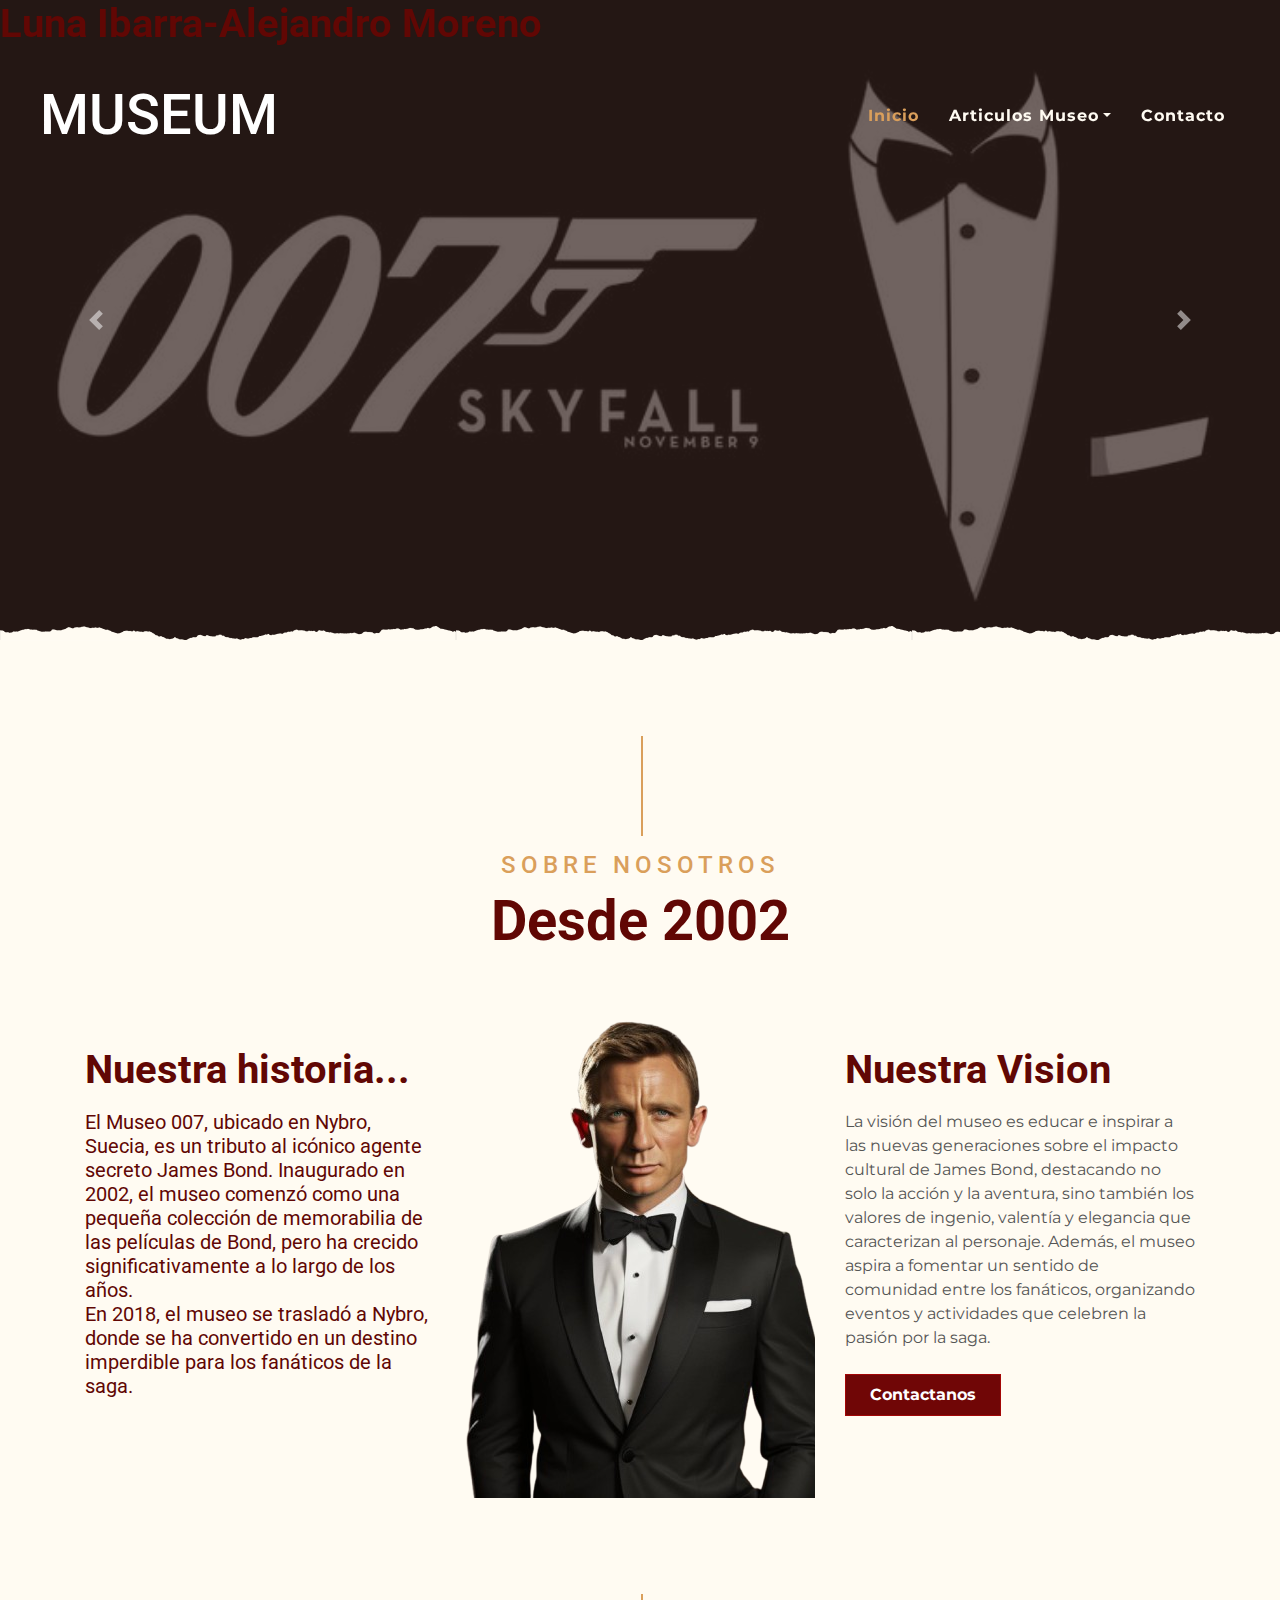
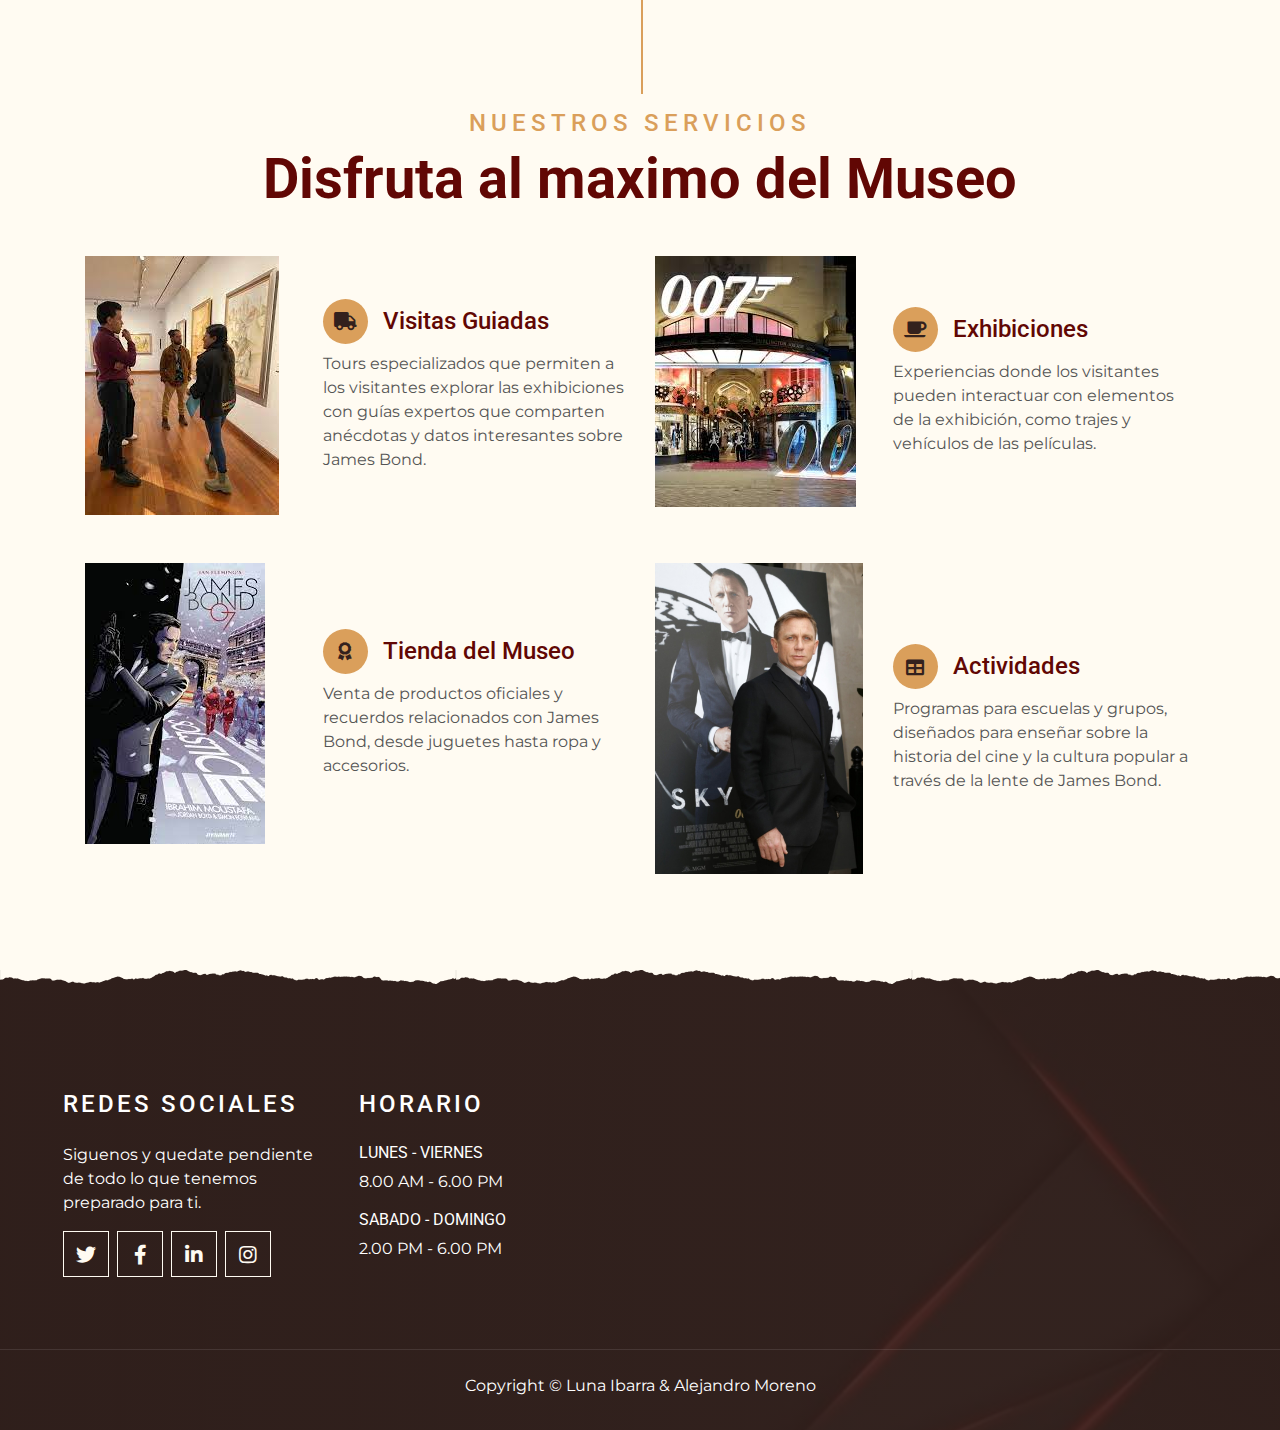
==== commit 4148d7f5: "Actualizacion" ====
--- a/index.html
+++ b/index.html
@@ -26,6 +26,7 @@
 <body>
     <!-- Navbar Inicio -->
     <div class="container-fluid p-0 nav-bar">
+        <h1 id="superior">Luna Ibarra-Alejandro Moreno</h1>
         <nav class="navbar navbar-expand-lg bg-none navbar-dark py-3">
             <a href="index.html" class="navbar-brand px-lg-4 m-0">
                 <h3 class="m-0 display-4 text-uppercase text-white">Museum</h3>
